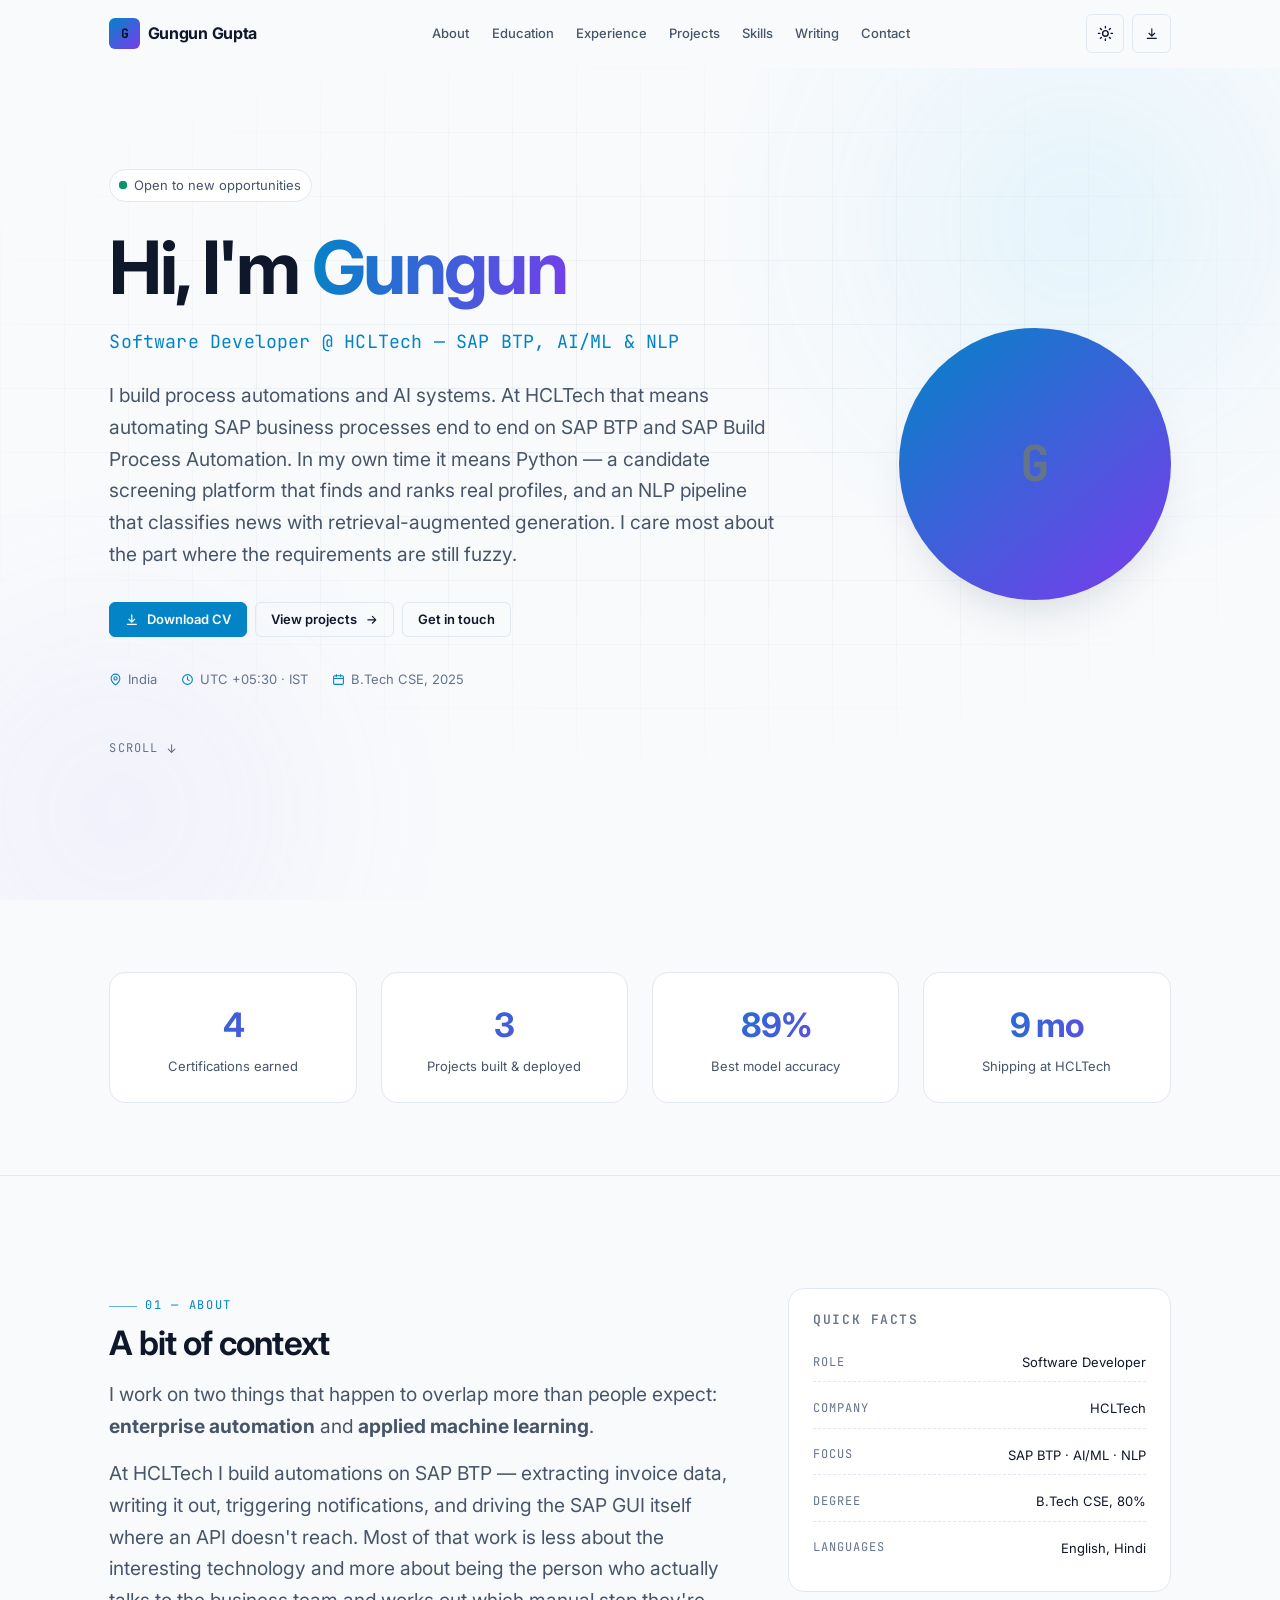
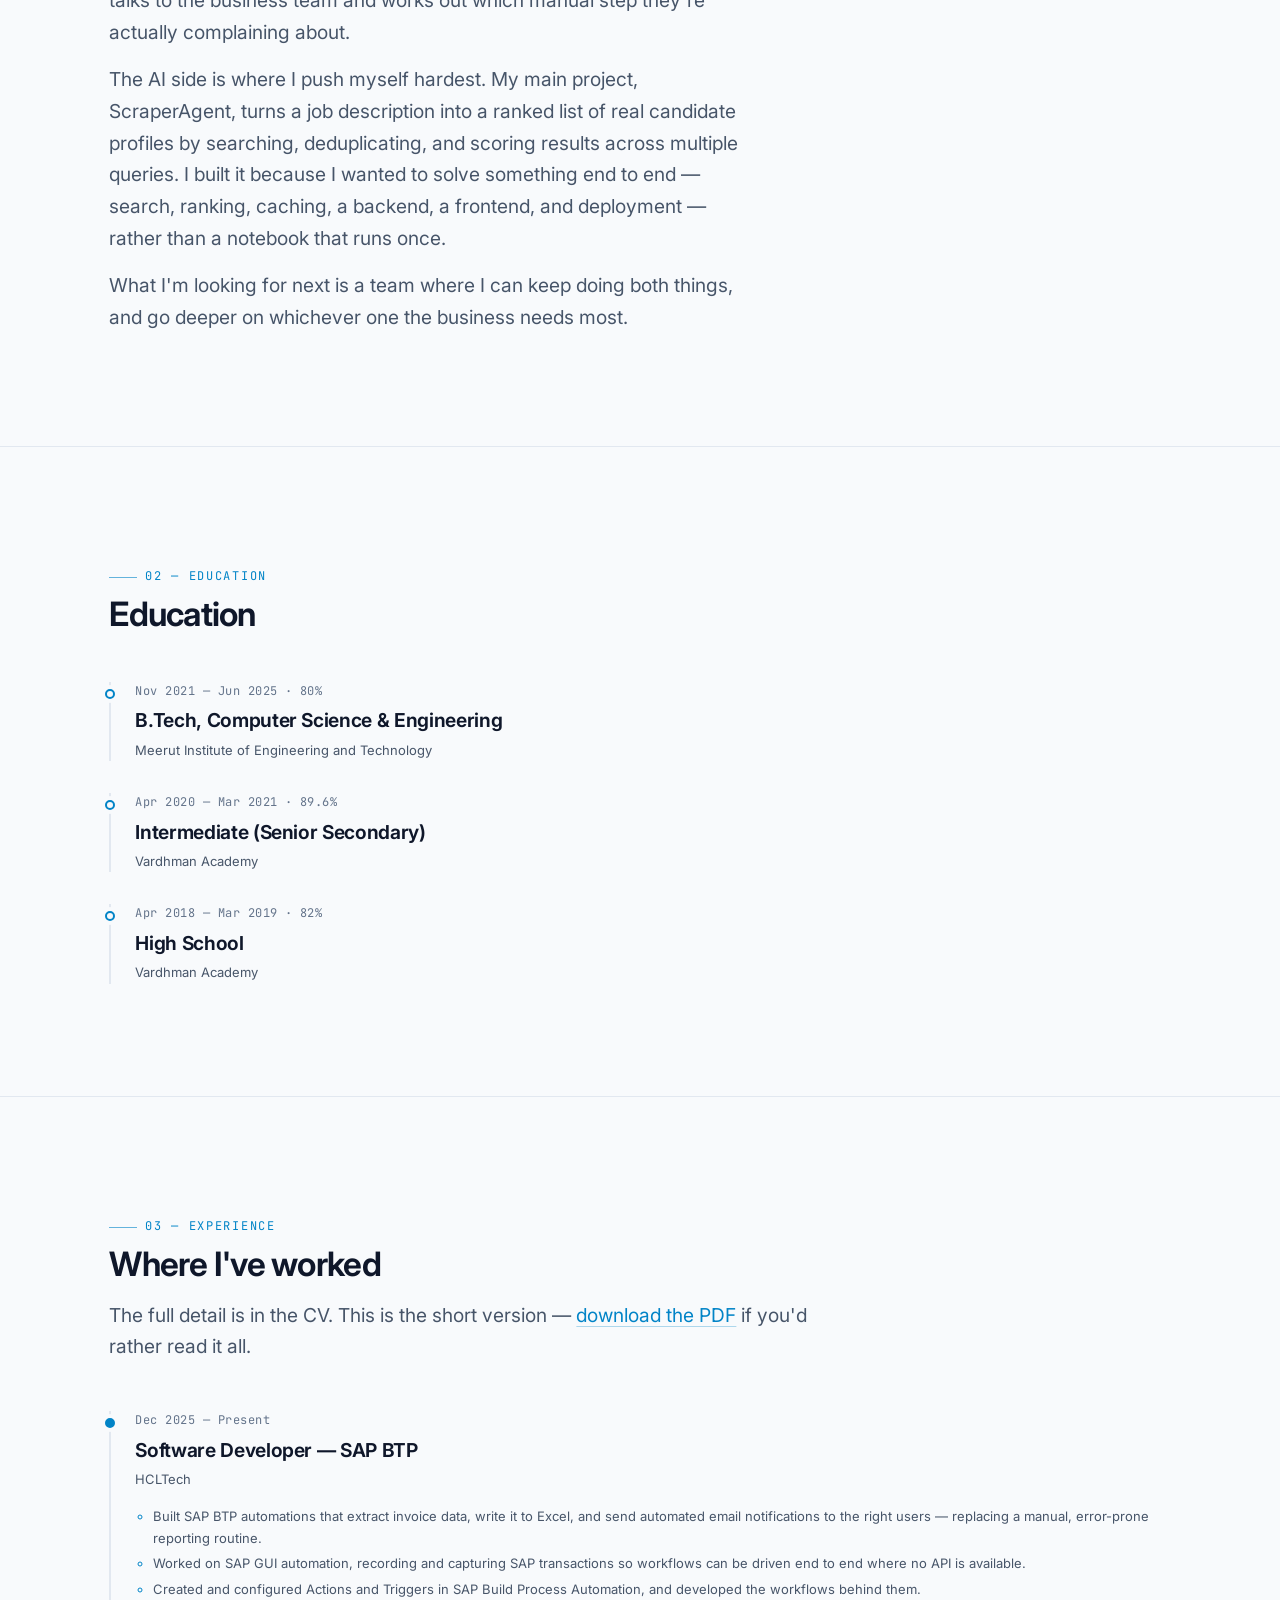
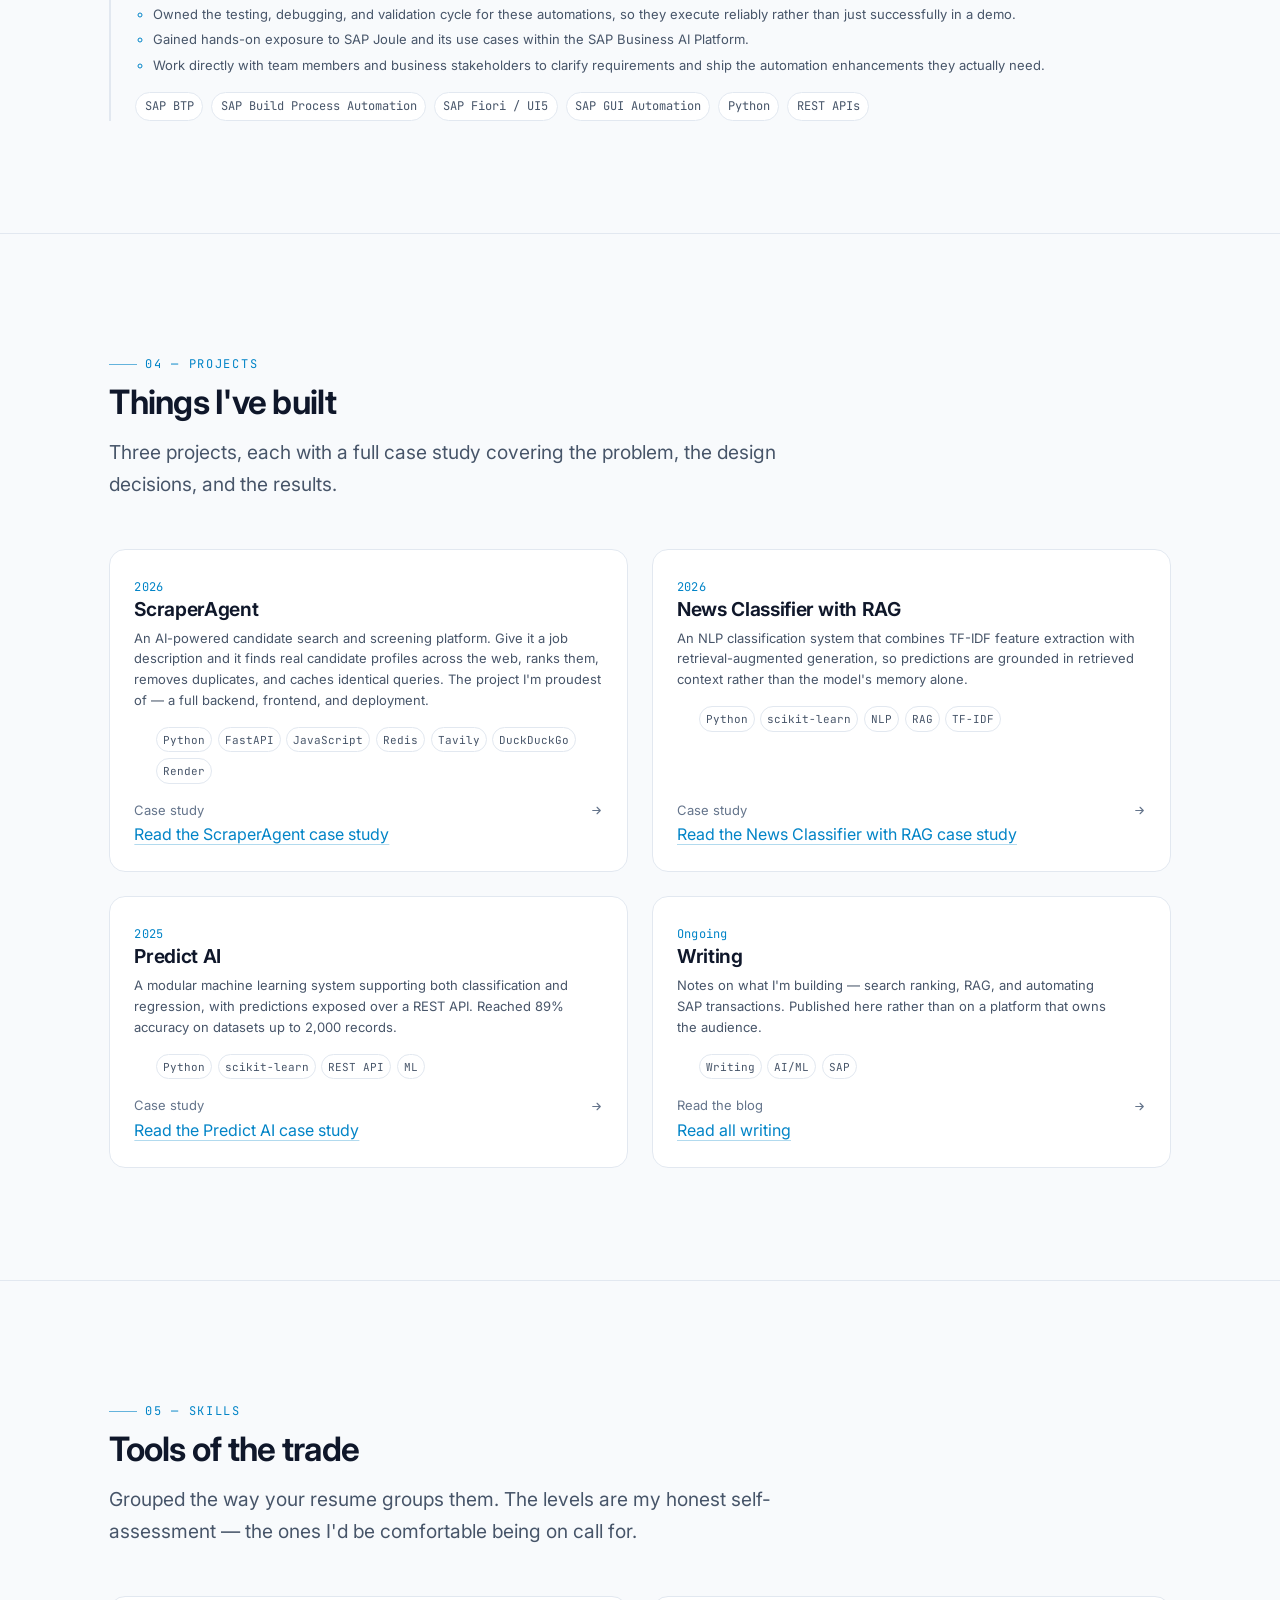
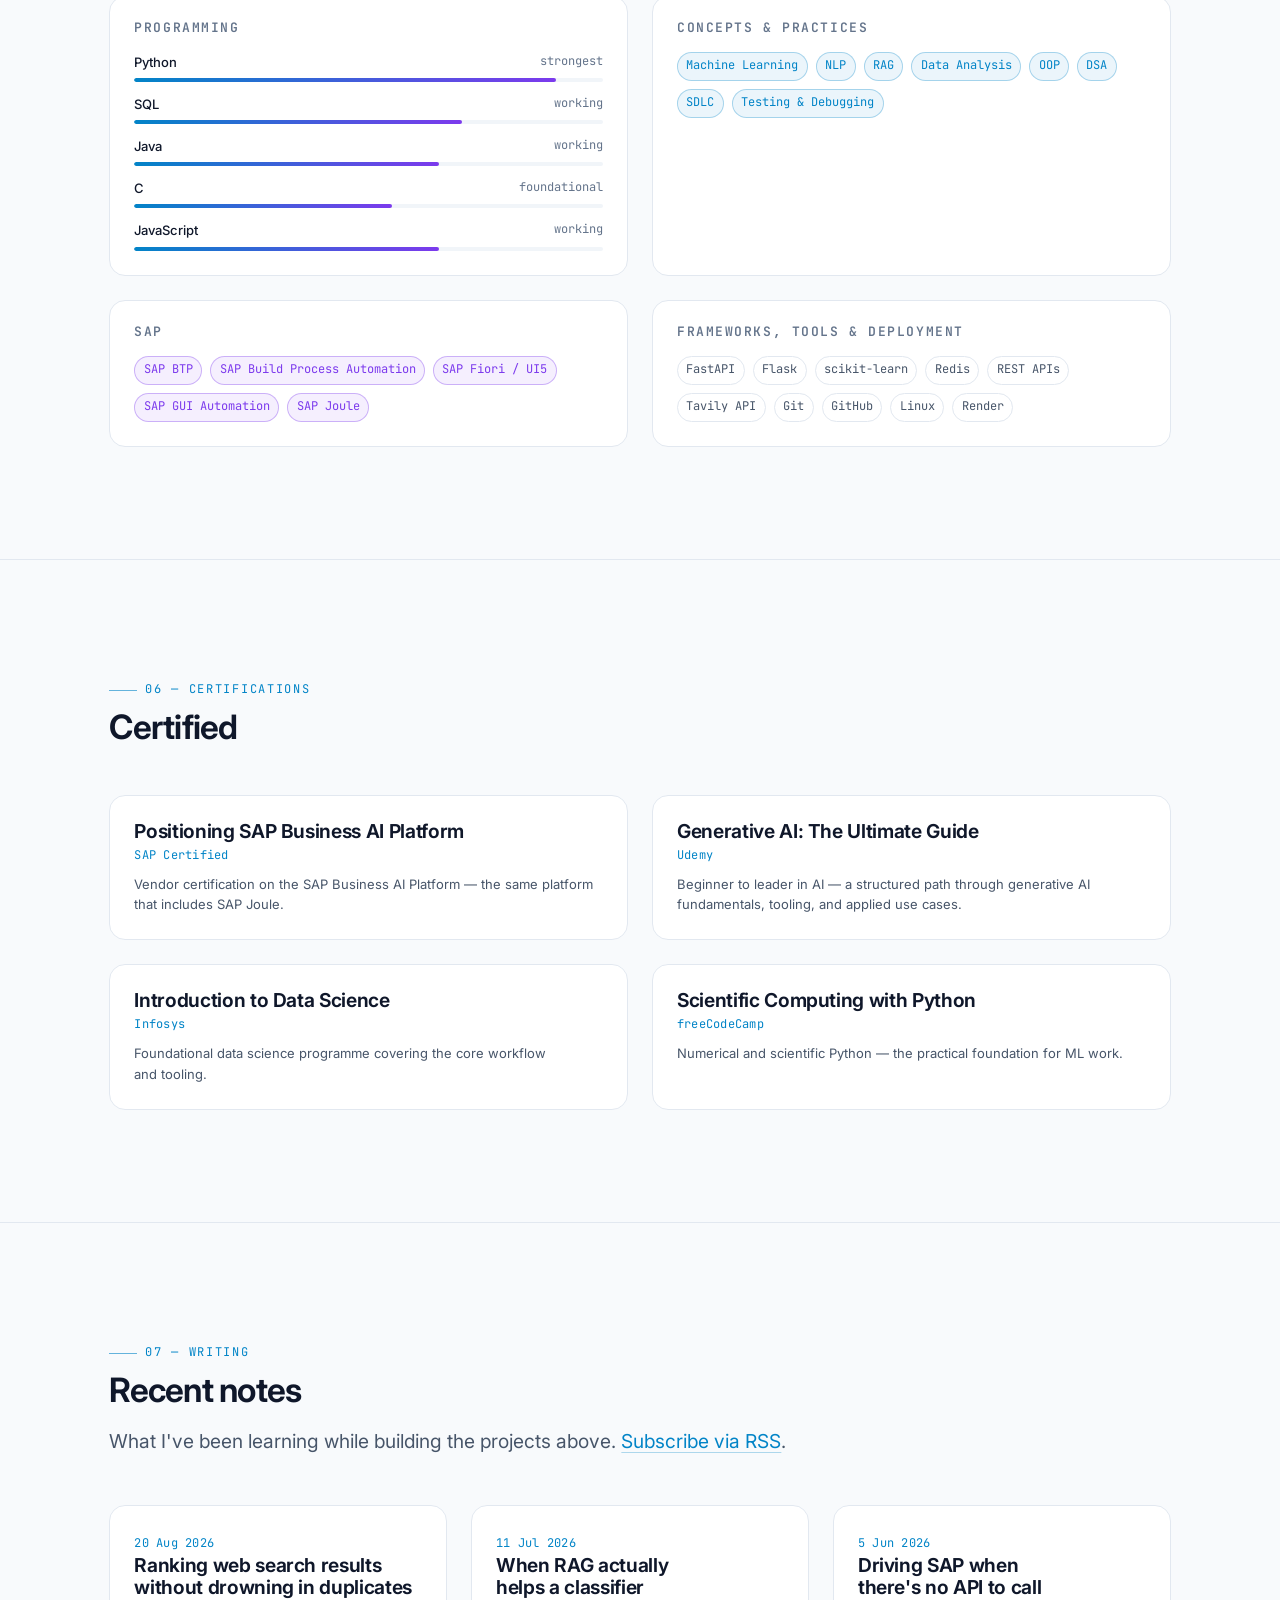
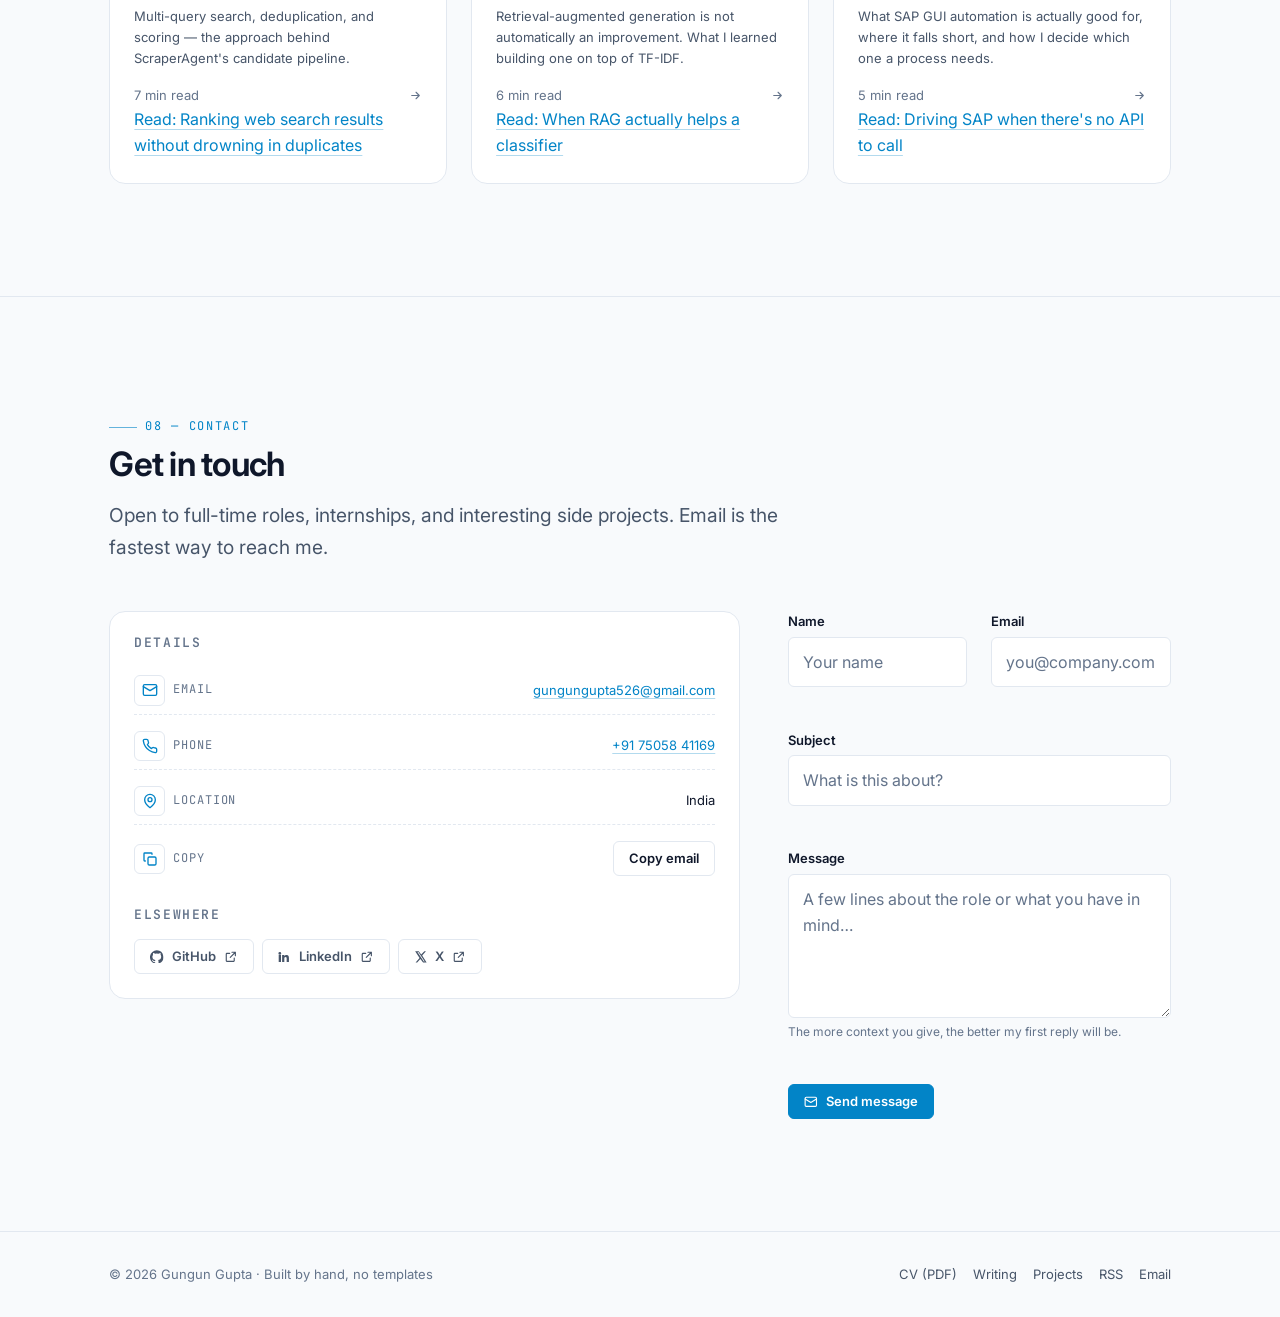
==== index.html @ fbd992b3 "my-profile updated" ====
<!DOCTYPE html>
<html lang="en" data-theme="dark">
<head>
<meta charset="utf-8">
<meta name="viewport" content="width=device-width, initial-scale=1">

<!-- ============================================================
     SITE IDENTITY  ◄◄◄  1. EDIT THESE, then the same values in
     blog/index.html, projects/index.html, 404.html,
     sitemap.xml, feed.xml and robots.txt
     ============================================================ -->
<title>Gungun Gupta — Software Developer | SAP BTP, AI/ML &amp; NLP</title>
<meta name="description" content="Gungun Gupta is a software developer at HCLTech working on SAP BTP, SAP Build Process Automation, and AI/ML systems in Python. Projects, experience, and certifications.">
<meta name="author" content="Gungun Gupta">
<link rel="canonical" href="https://YOURUSERNAME.github.io/">

<!-- Open Graph / social preview -->
<meta property="og:type" content="website">
<meta property="og:title" content="Gungun Gupta — Software Developer | SAP BTP, AI/ML &amp; NLP">
<meta property="og:description" content="SAP BTP automation, SAP Build Process Automation, and AI/ML systems in Python. Projects, experience, and certifications.">
<meta property="og:url" content="https://YOURUSERNAME.github.io/">
<meta property="og:image" content="https://YOURUSERNAME.github.io/assets/img/og-image.svg">
<meta property="og:site_name" content="Gungun Gupta">
<meta name="twitter:card" content="summary_large_image">
<meta name="twitter:title" content="Gungun Gupta — Software Developer">
<meta name="twitter:description" content="SAP BTP automation and AI/ML systems in Python.">
<meta name="twitter:image" content="https://YOURUSERNAME.github.io/assets/img/og-image.svg">

<meta name="theme-color" content="#070a10">
<meta name="color-scheme" content="dark light">
<link rel="icon" href="assets/img/favicon.svg" type="image/svg+xml">
<link rel="apple-touch-icon" href="assets/img/apple-touch-icon.png">
<link rel="manifest" href="manifest.webmanifest">
<link rel="alternate" type="application/rss+xml" title="Gungun Gupta — Writing" href="feed.xml">

<!-- Fonts: preconnect, then load -->
<link rel="preconnect" href="https://fonts.googleapis.com">
<link rel="preconnect" href="https://fonts.gstatic.com" crossorigin>
<link rel="stylesheet" href="https://fonts.googleapis.com/css2?family=Inter:wght@400;500;600;700&family=JetBrains+Mono:wght@400;500;600&display=swap">

<link rel="stylesheet" href="assets/css/style.css">

<!-- Apply the saved theme before first paint so there is no flash of dark
     background on a light-theme reload. -->
<script>
  (function () {
    try {
      var saved = localStorage.getItem("theme");
      var system = window.matchMedia("(prefers-color-scheme: light)").matches ? "light" : "dark";
      document.documentElement.setAttribute("data-theme", saved || system);
    } catch (e) {}
  })();
</script>
</head>

<body>

<!-- Icon sprite. Reference one with an SVG element whose href points at a
     symbol id, e.g. href="#icon-mail". The full sprite only lives on this
     page; subpages inline the two or three icons they need. -->
<svg width="0" height="0" style="position:absolute" aria-hidden="true" focusable="false">
  <defs>
    <symbol id="icon-sun" viewBox="0 0 24 24" fill="none" stroke="currentColor" stroke-width="2" stroke-linecap="round">
      <circle cx="12" cy="12" r="4"/><path d="M12 2v2M12 20v2M4.9 4.9l1.4 1.4M17.7 17.7l1.4 1.4M2 12h2M20 12h2M4.9 19.1l1.4-1.4M17.7 6.3l1.4-1.4"/>
    </symbol>
    <symbol id="icon-moon" viewBox="0 0 24 24" fill="none" stroke="currentColor" stroke-width="2" stroke-linecap="round" stroke-linejoin="round">
      <path d="M21 12.8A9 9 0 1 1 11.2 3a7 7 0 0 0 9.8 9.8z"/>
    </symbol>
    <symbol id="icon-arrow-right" viewBox="0 0 24 24" fill="none" stroke="currentColor" stroke-width="2" stroke-linecap="round" stroke-linejoin="round"><path d="M5 12h14M13 6l6 6-6 6"/></symbol>
    <symbol id="icon-arrow-down" viewBox="0 0 24 24" fill="none" stroke="currentColor" stroke-width="2" stroke-linecap="round" stroke-linejoin="round"><path d="M12 5v14M6 13l6 6 6-6"/></symbol>
    <symbol id="icon-arrow-up-left" viewBox="0 0 24 24" fill="none" stroke="currentColor" stroke-width="2" stroke-linecap="round" stroke-linejoin="round"><path d="M17 17 7 7M7 7h10M7 7v10"/></symbol>
    <symbol id="icon-location" viewBox="0 0 24 24" fill="none" stroke="currentColor" stroke-width="2" stroke-linecap="round" stroke-linejoin="round"><path d="M20 10c0 6-8 12-8 12s-8-6-8-12a8 8 0 0 1 16 0z"/><circle cx="12" cy="10" r="3"/></symbol>
    <symbol id="icon-mail" viewBox="0 0 24 24" fill="none" stroke="currentColor" stroke-width="2" stroke-linecap="round" stroke-linejoin="round"><rect x="2" y="4" width="20" height="16" rx="2"/><path d="m2 7 10 6 10-6"/></symbol>
    <symbol id="icon-phone" viewBox="0 0 24 24" fill="none" stroke="currentColor" stroke-width="2" stroke-linecap="round" stroke-linejoin="round"><path d="M22 16.9v3a2 2 0 0 1-2.2 2 19.8 19.8 0 0 1-8.6-3.1 19.5 19.5 0 0 1-6-6A19.8 19.8 0 0 1 2 4.2 2 2 0 0 1 4 2h3a2 2 0 0 1 2 1.7c.1 1 .4 1.9.7 2.8a2 2 0 0 1-.5 2.1L8.1 9.9a16 16 0 0 0 6 6l1.3-1.1a2 2 0 0 1 2.1-.5c.9.3 1.8.6 2.8.7a2 2 0 0 1 1.7 2z"/></symbol>
    <symbol id="icon-github" viewBox="0 0 24 24" fill="currentColor"><path d="M12 .5a12 12 0 0 0-3.8 23.4c.6.1.8-.3.8-.6v-2c-3.3.7-4-1.6-4-1.6-.6-1.4-1.4-1.8-1.4-1.8-1-.7.1-.7.1-.7 1.2.1 1.8 1.2 1.8 1.2 1 1.8 2.8 1.3 3.5 1 .1-.8.4-1.3.7-1.6-2.7-.3-5.5-1.3-5.5-5.9 0-1.3.5-2.4 1.2-3.2-.1-.3-.5-1.5.1-3.2 0 0 1-.3 3.3 1.2a11.5 11.5 0 0 1 6 0C17.4 5 18.4 5.3 18.4 5.3c.6 1.7.2 2.9.1 3.2.8.8 1.2 1.9 1.2 3.2 0 4.6-2.8 5.6-5.5 5.9.4.4.8 1.1.8 2.2v3.3c0 .3.2.7.8.6A12 12 0 0 0 12 .5z"/></symbol>
    <symbol id="icon-linkedin" viewBox="0 0 24 24" fill="currentColor"><path d="M4.98 3.5a2.5 2.5 0 1 0 0 5 2.5 2.5 0 0 0 0-5zM3 9h4v12H3zM9 9h3.8v1.7h.1a4.2 4.2 0 0 1 3.8-2.1c4 0 4.3 2.5 4.3 5.9V21h-4v-5.6c0-1.3 0-3-1.9-3s-2.2 1.4-2.2 2.9V21H9z"/></symbol>
    <symbol id="icon-x" viewBox="0 0 24 24" fill="currentColor"><path d="M18.2 2H21l-6.6 7.6L22.2 22h-6.2l-4.8-6.3L5.6 22H2.8l7-8.1L2 2h6.3l4.4 5.8zm-1 18.2h1.6L7.7 3.7H6z"/></symbol>
    <symbol id="icon-download" viewBox="0 0 24 24" fill="none" stroke="currentColor" stroke-width="2" stroke-linecap="round" stroke-linejoin="round"><path d="M12 3v12M7 11l5 5 5-5M4 20h16"/></symbol>
    <symbol id="icon-external" viewBox="0 0 24 24" fill="none" stroke="currentColor" stroke-width="2" stroke-linecap="round" stroke-linejoin="round"><path d="M14 4h6v6M20 4l-9 9M18 14v5a1 1 0 0 1-1 1H5a1 1 0 0 1-1-1V7a1 1 0 0 1 1-1h5"/></symbol>
    <symbol id="icon-copy" viewBox="0 0 24 24" fill="none" stroke="currentColor" stroke-width="2" stroke-linecap="round" stroke-linejoin="round"><rect x="9" y="9" width="12" height="12" rx="2"/><path d="M5 15H4a1 1 0 0 1-1-1V4a1 1 0 0 1 1-1h10a1 1 0 0 1 1 1v1"/></symbol>
    <symbol id="icon-calendar" viewBox="0 0 24 24" fill="none" stroke="currentColor" stroke-width="2" stroke-linecap="round" stroke-linejoin="round"><rect x="3" y="5" width="18" height="16" rx="2"/><path d="M3 10h18M8 3v4M16 3v4"/></symbol>
    <symbol id="icon-clock" viewBox="0 0 24 24" fill="none" stroke="currentColor" stroke-width="2" stroke-linecap="round" stroke-linejoin="round"><circle cx="12" cy="12" r="9"/><path d="M12 7v5l3 2"/></symbol>
    <symbol id="icon-check" viewBox="0 0 24 24" fill="none" stroke="currentColor" stroke-width="2.5" stroke-linecap="round" stroke-linejoin="round"><path d="M20 6 9 17l-5-5"/></symbol>
  </defs>
</svg>

<a class="skip-link" href="#main">Skip to content</a>

<!-- ===================== HEADER ===================== -->
<header class="header" data-header>
  <div class="container header__inner">

    <a class="brand" href="index.html">
      <span class="brand__mark" aria-hidden="true">G</span>
      <span>Gungun Gupta</span>
    </a>

    <nav class="nav" data-nav aria-label="Primary">
      <a class="nav__link" href="#about">About</a>
      <a class="nav__link" href="#education">Education</a>
      <a class="nav__link" href="#experience">Experience</a>
      <a class="nav__link" href="#projects">Projects</a>
      <a class="nav__link" href="#skills">Skills</a>
      <a class="nav__link" href="blog/">Writing</a>
      <a class="nav__link" href="#contact">Contact</a>
    </nav>

    <div class="header__actions">
      <button class="btn btn--ghost btn--icon theme-toggle" type="button"
              data-theme-toggle aria-label="Switch to light theme" aria-pressed="false">
        <svg class="theme-toggle__moon" aria-hidden="true"><use href="#icon-moon"/></svg>
        <svg class="theme-toggle__sun" aria-hidden="true"><use href="#icon-sun"/></svg>
      </button>

      <a class="btn btn--ghost btn--icon" href="cv/gungun-cv.pdf" download
         aria-label="Download CV as PDF" title="Download CV (PDF)">
        <svg class="btn__icon" aria-hidden="true"><use href="#icon-download"/></svg>
      </a>

      <button class="nav-toggle" type="button" data-nav-toggle
              aria-expanded="false" aria-label="Open menu">
        <span class="nav-toggle__bars" aria-hidden="true"></span>
      </button>
    </div>

  </div>
</header>

<main id="main">

  <!-- ===================== HERO ===================== -->
  <section class="hero">
    <div class="hero__glow hero__glow--1" aria-hidden="true"></div>
    <div class="hero__glow hero__glow--2" aria-hidden="true"></div>
    <div class="hero__grid" aria-hidden="true"></div>

    <div class="container hero__inner hero__inner--portrait">

      <div>
        <p class="hero__status">
          <span class="hero__status-dot" aria-hidden="true"></span>
          Open to new opportunities
        </p>

        <h1 class="hero__title">Hi, I'm <em>Gungun</em></h1>

        <p class="hero__role">
          Software Developer @ HCLTech — SAP BTP, AI/ML &amp; NLP
        </p>

        <!-- Written from the SUMMARY section of your resume. Reword freely —
             this is the one paragraph every visitor and every recruiter reads. -->
        <p class="hero__summary">
          I build process automations and AI systems. At HCLTech that means
          automating SAP business processes end to end on SAP BTP and SAP Build
          Process Automation. In my own time it means Python — a candidate
          screening platform that finds and ranks real profiles, and an NLP
          pipeline that classifies news with retrieval-augmented generation.
          I care most about the part where the requirements are still fuzzy.
        </p>

        <div class="hero__actions btn-row">
          <a class="btn btn--primary" href="cv/gungun-cv.pdf" download>
            <svg class="btn__icon" aria-hidden="true"><use href="#icon-download"/></svg>
            Download CV
          </a>
          <a class="btn btn--ghost" href="#projects">
            View projects
            <svg class="btn__icon" aria-hidden="true"><use href="#icon-arrow-right"/></svg>
          </a>
          <a class="btn btn--ghost" href="#contact">Get in touch</a>
        </div>

        <!-- EDIT: add your city. Time zone is inferred from the phone number
             in your resume — change it if you list a different location. -->
        <div class="hero__meta">
          <span class="hero__meta-item">
            <svg aria-hidden="true"><use href="#icon-location"/></svg>
            <!-- TODO: your city -->
            India
          </span>
          <span class="hero__meta-item">
            <svg aria-hidden="true"><use href="#icon-clock"/></svg>
            UTC +05:30 · IST
          </span>
          <span class="hero__meta-item">
            <svg aria-hidden="true"><use href="#icon-calendar"/></svg>
            B.Tech CSE, 2025
          </span>
        </div>

        <a class="hero__scroll" href="#about">
          Scroll
          <svg aria-hidden="true"><use href="#icon-arrow-down"/></svg>
        </a>
      </div>

      <!-- Add your photo as assets/img/portrait.jpg (square crop, ~800px)
           and replace this placeholder div with:
           <img src="assets/img/portrait.jpg" width="800" height="800"
                alt="Gungun Gupta" decoding="async"> -->
      <div class="hero__portrait hero__portrait--placeholder" aria-hidden="true">
        G
      </div>

    </div>
  </section>

  <!-- ===================== STATS =====================
       Every number here is taken from your resume. Do not inflate them —
       recruiters ask how you measured, and these are easy to check. -->
  <section class="section section--tight" aria-label="At a glance">
    <div class="container">
      <ul class="stats reveal">
        <li class="stats__item">
          <div class="stats__value"><span data-count-to="4" data-count-suffix="">4</span></div>
          <div class="stats__label">Certifications earned</div>
        </li>
        <li class="stats__item">
          <div class="stats__value"><span data-count-to="3" data-count-suffix="">3</span></div>
          <div class="stats__label">Projects built &amp; deployed</div>
        </li>
        <li class="stats__item">
          <div class="stats__value"><span data-count-to="89" data-count-suffix="%">89%</span></div>
          <div class="stats__label">Best model accuracy</div>
        </li>
        <li class="stats__item">
          <div class="stats__value"><span data-count-to="9" data-count-suffix=" mo">9 mo</span></div>
          <div class="stats__label">Shipping at HCLTech</div>
        </li>
      </ul>
    </div>
  </section>

  <!-- ===================== ABOUT ===================== -->
  <section class="section" id="about">
    <div class="container">
      <div class="split">
        <div class="reveal">
          <p class="section__eyebrow">01 — About</p>
          <h2>A bit of context</h2>

          <div class="section__lede">
            <p>
              I work on two things that happen to overlap more than people
              expect: <strong>enterprise automation</strong> and
              <strong>applied machine learning</strong>.
            </p>
            <p style="margin-top:var(--space-sm)">
              At HCLTech I build automations on SAP BTP — extracting invoice data,
              writing it out, triggering notifications, and driving the SAP GUI
              itself where an API doesn't reach. Most of that work is less about
              the interesting technology and more about being the person who
              actually talks to the business team and works out which manual step
              they're actually complaining about.
            </p>
            <p style="margin-top:var(--space-sm)">
              The AI side is where I push myself hardest. My main project,
              ScraperAgent, turns a job description into a ranked list of real
              candidate profiles by searching, deduplicating, and scoring results
              across multiple queries. I built it because I wanted to solve
              something end to end — search, ranking, caching, a backend, a
              frontend, and deployment — rather than a notebook that runs once.
            </p>
            <p style="margin-top:var(--space-sm)">
              What I'm looking for next is a team where I can keep doing both
              things, and go deeper on whichever one the business needs most.
            </p>
          </div>
        </div>

        <aside class="panel split--sticky reveal" aria-label="Quick facts">
          <h3 class="panel__title">Quick facts</h3>
          <ul class="contact-list">
            <li class="contact-list__item">
              <span class="contact-list__label">Role</span>
              <span class="contact-list__value">Software Developer</span>
            </li>
            <li class="contact-list__item">
              <span class="contact-list__label">Company</span>
              <span class="contact-list__value">HCLTech</span>
            </li>
            <li class="contact-list__item">
              <span class="contact-list__label">Focus</span>
              <span class="contact-list__value">SAP BTP · AI/ML · NLP</span>
            </li>
            <li class="contact-list__item">
              <span class="contact-list__label">Degree</span>
              <span class="contact-list__value">B.Tech CSE, 80%</span>
            </li>
            <li class="contact-list__item">
              <span class="contact-list__label">Languages</span>
              <span class="contact-list__value">English, Hindi</span>
            </li>
          </ul>
        </aside>
      </div>
    </div>
  </section>

  <!-- ===================== EDUCATION =====================
       Placed above Experience because for an early-career developer this is
       the first thing a recruiter filters on. -->
  <section class="section" id="education">
    <div class="container">
      <div class="section__head reveal">
        <p class="section__eyebrow">02 — Education</p>
        <h2>Education</h2>
      </div>

      <ol class="timeline">
        <li class="timeline__item reveal">
          <span class="timeline__period">Nov 2021 — Jun 2025 · 80%</span>
          <h3 class="timeline__role">B.Tech, Computer Science &amp; Engineering</h3>
          <p class="timeline__org">Meerut Institute of Engineering and Technology</p>
        </li>

        <li class="timeline__item reveal">
          <span class="timeline__period">Apr 2020 — Mar 2021 · 89.6%</span>
          <h3 class="timeline__role">Intermediate (Senior Secondary)</h3>
          <p class="timeline__org">Vardhman Academy</p>
        </li>

        <li class="timeline__item reveal">
          <span class="timeline__period">Apr 2018 — Mar 2019 · 82%</span>
          <h3 class="timeline__role">High School</h3>
          <p class="timeline__org">Vardhman Academy</p>
        </li>
      </ol>
    </div>
  </section>

  <!-- ===================== EXPERIENCE ===================== -->
  <section class="section" id="experience">
    <div class="container">
      <div class="section__head reveal">
        <p class="section__eyebrow">03 — Experience</p>
        <h2>Where I've worked</h2>
        <p class="section__lede">
          The full detail is in the CV. This is the short version —
          <a href="cv/gungun-cv.pdf" download>download the PDF</a> if you'd
          rather read it all.
        </p>
      </div>

      <ol class="timeline">
        <li class="timeline__item timeline__item--current reveal">
          <span class="timeline__period">Dec 2025 — Present</span>
          <h3 class="timeline__role">Software Developer — SAP BTP</h3>
          <p class="timeline__org">HCLTech</p>
          <div class="timeline__content">
            <ul>
              <li>
                Built SAP BTP automations that extract invoice data, write it to
                Excel, and send automated email notifications to the right users —
                replacing a manual, error-prone reporting routine.
              </li>
              <li>
                Worked on SAP GUI automation, recording and capturing SAP
                transactions so workflows can be driven end to end where no API
                is available.
              </li>
              <li>
                Created and configured Actions and Triggers in SAP Build Process
                Automation, and developed the workflows behind them.
              </li>
              <li>
                Owned the testing, debugging, and validation cycle for these
                automations, so they execute reliably rather than just
                successfully in a demo.
              </li>
              <li>
                Gained hands-on exposure to SAP Joule and its use cases within the
                SAP Business AI Platform.
              </li>
              <li>
                Work directly with team members and business stakeholders to
                clarify requirements and ship the automation enhancements they
                actually need.
              </li>
            </ul>
          </div>
          <ul class="pill-list" style="margin-top:var(--space-2xs)">
            <li class="pill">SAP BTP</li>
            <li class="pill">SAP Build Process Automation</li>
            <li class="pill">SAP Fiori / UI5</li>
            <li class="pill">SAP GUI Automation</li>
            <li class="pill">Python</li>
            <li class="pill">REST APIs</li>
          </ul>
        </li>
      </ol>
    </div>
  </section>

  <!-- ===================== PROJECTS ===================== -->
  <section class="section" id="projects">
    <div class="container">
      <div class="section__head reveal">
        <p class="section__eyebrow">04 — Projects</p>
        <h2>Things I've built</h2>
        <p class="section__lede">
          Three projects, each with a full case study covering the problem, the
          design decisions, and the results.
        </p>
      </div>

      <div class="grid grid--2">

        <article class="card card--link reveal">
          <p class="card__subtitle">2026</p>
          <h3 class="card__title">ScraperAgent</h3>
          <p class="card__body">
            An AI-powered candidate search and screening platform. Give it a job
            description and it finds real candidate profiles across the web,
            ranks them, removes duplicates, and caches identical queries. The
            project I'm proudest of — a full backend, frontend, and deployment.
          </p>
          <ul class="card__tags">
            <li class="pill">Python</li>
            <li class="pill">FastAPI</li>
            <li class="pill">JavaScript</li>
            <li class="pill">Redis</li>
            <li class="pill">Tavily</li>
            <li class="pill">DuckDuckGo</li>
            <li class="pill">Render</li>
          </ul>
          <p class="card__foot">
            <span>Case study</span>
            <svg class="card__arrow" aria-hidden="true"><use href="#icon-arrow-right"/></svg>
          </p>
          <a class="card__stretch" href="projects/scraperagent.html">Read the ScraperAgent case study</a>
        </article>

        <article class="card card--link reveal">
          <p class="card__subtitle">2026</p>
          <h3 class="card__title">News Classifier with RAG</h3>
          <p class="card__body">
            An NLP classification system that combines TF-IDF feature extraction
            with retrieval-augmented generation, so predictions are grounded in
            retrieved context rather than the model's memory alone.
          </p>
          <ul class="card__tags">
            <li class="pill">Python</li>
            <li class="pill">scikit-learn</li>
            <li class="pill">NLP</li>
            <li class="pill">RAG</li>
            <li class="pill">TF-IDF</li>
          </ul>
          <p class="card__foot">
            <span>Case study</span>
            <svg class="card__arrow" aria-hidden="true"><use href="#icon-arrow-right"/></svg>
          </p>
          <a class="card__stretch" href="projects/news-classifier-rag.html">Read the News Classifier with RAG case study</a>
        </article>

        <article class="card card--link reveal">
          <p class="card__subtitle">2025</p>
          <h3 class="card__title">Predict AI</h3>
          <p class="card__body">
            A modular machine learning system supporting both classification and
            regression, with predictions exposed over a REST API. Reached 89%
            accuracy on datasets up to 2,000 records.
          </p>
          <ul class="card__tags">
            <li class="pill">Python</li>
            <li class="pill">scikit-learn</li>
            <li class="pill">REST API</li>
            <li class="pill">ML</li>
          </ul>
          <p class="card__foot">
            <span>Case study</span>
            <svg class="card__arrow" aria-hidden="true"><use href="#icon-arrow-right"/></svg>
          </p>
          <a class="card__stretch" href="projects/predict-ai.html">Read the Predict AI case study</a>
        </article>

        <article class="card card--link reveal">
          <p class="card__subtitle">Ongoing</p>
          <h3 class="card__title">Writing</h3>
          <p class="card__body">
            Notes on what I'm building — search ranking, RAG, and automating SAP
            transactions. Published here rather than on a platform that owns the
            audience.
          </p>
          <ul class="card__tags">
            <li class="pill">Writing</li>
            <li class="pill">AI/ML</li>
            <li class="pill">SAP</li>
          </ul>
          <p class="card__foot">
            <span>Read the blog</span>
            <svg class="card__arrow" aria-hidden="true"><use href="#icon-arrow-right"/></svg>
          </p>
          <a class="card__stretch" href="blog/">Read all writing</a>
        </article>

      </div>
    </div>
  </section>

  <!-- ===================== SKILLS ===================== -->
  <section class="section" id="skills">
    <div class="container">
      <div class="section__head reveal">
        <p class="section__eyebrow">05 — Skills</p>
        <h2>Tools of the trade</h2>
        <p class="section__lede">
          Grouped the way your resume groups them. The levels are my honest
          self-assessment — the ones I'd be comfortable being on call for.
        </p>
      </div>

      <div class="grid grid--2">

        <div class="panel reveal">
          <h3 class="panel__title">Programming</h3>
          <ul class="skill-list">
            <li class="skill-list__item">
              <div class="skill-list__top">
                <span class="skill-list__name">Python</span>
                <span class="skill-list__level">strongest</span>
              </div>
              <div class="skill-list__track"><div class="skill-list__fill" style="width:90%"></div></div>
            </li>
            <li class="skill-list__item">
              <div class="skill-list__top">
                <span class="skill-list__name">SQL</span>
                <span class="skill-list__level">working</span>
              </div>
              <div class="skill-list__track"><div class="skill-list__fill" style="width:70%"></div></div>
            </li>
            <li class="skill-list__item">
              <div class="skill-list__top">
                <span class="skill-list__name">Java</span>
                <span class="skill-list__level">working</span>
              </div>
              <div class="skill-list__track"><div class="skill-list__fill" style="width:65%"></div></div>
            </li>
            <li class="skill-list__item">
              <div class="skill-list__top">
                <span class="skill-list__name">C</span>
                <span class="skill-list__level">foundational</span>
              </div>
              <div class="skill-list__track"><div class="skill-list__fill" style="width:55%"></div></div>
            </li>
            <li class="skill-list__item">
              <div class="skill-list__top">
                <span class="skill-list__name">JavaScript</span>
                <span class="skill-list__level">working</span>
              </div>
              <div class="skill-list__track"><div class="skill-list__fill" style="width:65%"></div></div>
            </li>
          </ul>
        </div>

        <div class="panel reveal">
          <h3 class="panel__title">Concepts &amp; Practices</h3>
          <ul class="pill-list">
            <li class="pill pill--accent">Machine Learning</li>
            <li class="pill pill--accent">NLP</li>
            <li class="pill pill--accent">RAG</li>
            <li class="pill pill--accent">Data Analysis</li>
            <li class="pill pill--accent">OOP</li>
            <li class="pill pill--accent">DSA</li>
            <li class="pill pill--accent">SDLC</li>
            <li class="pill pill--accent">Testing &amp; Debugging</li>
          </ul>
        </div>

        <div class="panel reveal">
          <h3 class="panel__title">SAP</h3>
          <ul class="pill-list">
            <li class="pill pill--accent-2">SAP BTP</li>
            <li class="pill pill--accent-2">SAP Build Process Automation</li>
            <li class="pill pill--accent-2">SAP Fiori / UI5</li>
            <li class="pill pill--accent-2">SAP GUI Automation</li>
            <li class="pill pill--accent-2">SAP Joule</li>
          </ul>
        </div>

        <div class="panel reveal">
          <h3 class="panel__title">Frameworks, Tools &amp; Deployment</h3>
          <ul class="pill-list">
            <li class="pill">FastAPI</li>
            <li class="pill">Flask</li>
            <li class="pill">scikit-learn</li>
            <li class="pill">Redis</li>
            <li class="pill">REST APIs</li>
            <li class="pill">Tavily API</li>
            <li class="pill">Git</li>
            <li class="pill">GitHub</li>
            <li class="pill">Linux</li>
            <li class="pill">Render</li>
          </ul>
        </div>

      </div>
    </div>
  </section>

  <!-- ===================== CERTIFICATIONS ===================== -->
  <section class="section" id="certifications">
    <div class="container">
      <div class="section__head reveal">
        <p class="section__eyebrow">06 — Certifications</p>
        <h2>Certified</h2>
      </div>

      <!-- EDIT: link each card to the certificate or course URL if you have
           one. Adds real credibility — a verified link beats a claim. -->
      <div class="grid grid--2">
        <article class="card reveal">
          <h3 class="card__title" style="font-size:var(--text-lg)">Positioning SAP Business AI Platform</h3>
          <p class="card__subtitle">SAP Certified</p>
          <p class="card__body">
            Vendor certification on the SAP Business AI Platform — the same
            platform that includes SAP Joule.
          </p>
        </article>

        <article class="card reveal">
          <h3 class="card__title" style="font-size:var(--text-lg)">Generative AI: The Ultimate Guide</h3>
          <p class="card__subtitle">Udemy</p>
          <p class="card__body">
            Beginner to leader in AI — a structured path through generative AI
            fundamentals, tooling, and applied use cases.
          </p>
        </article>

        <article class="card reveal">
          <h3 class="card__title" style="font-size:var(--text-lg)">Introduction to Data Science</h3>
          <p class="card__subtitle">Infosys</p>
          <p class="card__body">Foundational data science programme covering the core workflow and tooling.</p>
        </article>

        <article class="card reveal">
          <h3 class="card__title" style="font-size:var(--text-lg)">Scientific Computing with Python</h3>
          <p class="card__subtitle">freeCodeCamp</p>
          <p class="card__body">Numerical and scientific Python — the practical foundation for ML work.</p>
        </article>
      </div>
    </div>
  </section>

  <!-- ===================== WRITING ===================== -->
  <section class="section" id="writing">
    <div class="container">
      <div class="section__head reveal">
        <p class="section__eyebrow">07 — Writing</p>
        <h2>Recent notes</h2>
        <p class="section__lede">
          What I've been learning while building the projects above.
          <a href="feed.xml">Subscribe via RSS</a>.
        </p>
      </div>

      <!-- Keep these three in sync with blog/index.html, feed.xml, sitemap.xml -->
      <div class="grid grid--3">

        <article class="card card--link reveal">
          <p class="card__subtitle"><time datetime="2026-08-20">20 Aug 2026</time></p>
          <h3 class="card__title">Ranking web search results without drowning in duplicates</h3>
          <p class="card__body">
            Multi-query search, deduplication, and scoring — the approach behind
            ScraperAgent's candidate pipeline.
          </p>
          <p class="card__foot">
            <span>7 min read</span>
            <svg class="card__arrow" aria-hidden="true"><use href="#icon-arrow-right"/></svg>
          </p>
          <a class="card__stretch" href="blog/posts/ranking-web-search-results.html">Read: Ranking web search results without drowning in duplicates</a>
        </article>

        <article class="card card--link reveal">
          <p class="card__subtitle"><time datetime="2026-07-11">11 Jul 2026</time></p>
          <h3 class="card__title">When RAG actually helps a classifier</h3>
          <p class="card__body">
            Retrieval-augmented generation is not automatically an improvement.
            What I learned building one on top of TF-IDF.
          </p>
          <p class="card__foot">
            <span>6 min read</span>
            <svg class="card__arrow" aria-hidden="true"><use href="#icon-arrow-right"/></svg>
          </p>
          <a class="card__stretch" href="blog/posts/when-rag-helps-a-classifier.html">Read: When RAG actually helps a classifier</a>
        </article>

        <article class="card card--link reveal">
          <p class="card__subtitle"><time datetime="2026-06-05">5 Jun 2026</time></p>
          <h3 class="card__title">Driving SAP when there's no API to call</h3>
          <p class="card__body">
            What SAP GUI automation is actually good for, where it falls short,
            and how I decide which one a process needs.
          </p>
          <p class="card__foot">
            <span>5 min read</span>
            <svg class="card__arrow" aria-hidden="true"><use href="#icon-arrow-right"/></svg>
          </p>
          <a class="card__stretch" href="blog/posts/driving-sap-without-an-api.html">Read: Driving SAP when there's no API to call</a>
        </article>

      </div>
    </div>
  </section>

  <!-- ===================== CONTACT ===================== -->
  <section class="section" id="contact">
    <div class="container">
      <div class="section__head reveal">
        <p class="section__eyebrow">08 — Contact</p>
        <h2>Get in touch</h2>
        <p class="section__lede">
          Open to full-time roles, internships, and interesting side projects.
          Email is the fastest way to reach me.
        </p>
      </div>

      <div class="split">

        <div class="panel reveal">
          <h3 class="panel__title">Details</h3>
          <ul class="contact-list">
            <li class="contact-list__item">
              <span class="contact-list__icon"><svg aria-hidden="true"><use href="#icon-mail"/></svg></span>
              <span class="contact-list__label">Email</span>
              <a class="contact-list__value" href="mailto:gungungupta526@gmail.com">gungungupta526@gmail.com</a>
            </li>
            <li class="contact-list__item">
              <span class="contact-list__icon"><svg aria-hidden="true"><use href="#icon-phone"/></svg></span>
              <span class="contact-list__label">Phone</span>
              <a class="contact-list__value" href="tel:+917505841169">+91 75058 41169</a>
            </li>
            <li class="contact-list__item">
              <span class="contact-list__icon"><svg aria-hidden="true"><use href="#icon-location"/></svg></span>
              <span class="contact-list__label">Location</span>
              <!-- TODO: your city -->
              <span class="contact-list__value">India</span>
            </li>
            <li class="contact-list__item">
              <span class="contact-list__icon"><svg aria-hidden="true"><use href="#icon-copy"/></svg></span>
              <span class="contact-list__label">Copy</span>
              <button class="contact-list__value btn btn--ghost" type="button"
                      data-copy="gungungupta526@gmail.com" style="justify-self:end">
                <span data-copy-label>Copy email</span>
              </button>
            </li>
          </ul>

          <h3 class="panel__title" style="margin-top:var(--space-md)">Elsewhere</h3>
          <!--
            TODO: replace YOURUSERNAME below with your real GitHub username.
            Both are hyperlinked in your resume PDF but the URLs aren't
            recoverable from the text — these are guesses based on your name.
          -->
          <div class="social-row">
            <a class="btn btn--ghost" href="https://github.com/YOURUSERNAME" target="_blank" rel="noopener noreferrer">
              <svg class="btn__icon" aria-hidden="true"><use href="#icon-github"/></svg>
              GitHub
              <svg class="btn__icon" aria-hidden="true"><use href="#icon-external"/></svg>
              <span class="visually-hidden">(opens in a new tab)</span>
            </a>
            <a class="btn btn--ghost" href="https://linkedin.com/in/YOURUSERNAME" target="_blank" rel="noopener noreferrer">
              <svg class="btn__icon" aria-hidden="true"><use href="#icon-linkedin"/></svg>
              LinkedIn
              <svg class="btn__icon" aria-hidden="true"><use href="#icon-external"/></svg>
              <span class="visually-hidden">(opens in a new tab)</span>
            </a>
            <a class="btn btn--ghost" href="https://x.com/YOURUSERNAME" target="_blank" rel="noopener noreferrer">
              <svg class="btn__icon" aria-hidden="true"><use href="#icon-x"/></svg>
              X
              <svg class="btn__icon" aria-hidden="true"><use href="#icon-external"/></svg>
              <span class="visually-hidden">(opens in a new tab)</span>
            </a>
          </div>
        </div>

        <!--
          ►►►  FORM SETUP — pick one:
          1. Leave action="#" as-is: the form validates, then opens the
             visitor's email client with the message pre-filled. Works now,
             no accounts, no spam.
          2. Or paste a Formspree / Basin / Web3Forms endpoint into the
             action attribute and it will POST directly.
        -->
        <form class="form reveal" data-contact-form action="#"
              data-mailto="gungungupta526@gmail.com"
              data-subject="Portfolio enquiry"
              method="post" novalidate>

          <!-- Honeypot: invisible to people, tempting to bots -->
          <div class="hp-field" aria-hidden="true">
            <label for="company">Company (leave blank)</label>
            <input type="text" id="company" name="company" tabindex="-1" autocomplete="off">
          </div>

          <div class="form__row">
            <div class="field">
              <label class="field__label" for="name">Name</label>
              <input class="field__control" type="text" id="name" name="name"
                     autocomplete="name" placeholder="Your name" required>
              <p class="field__error" data-error-for="name" role="alert"></p>
            </div>
            <div class="field">
              <label class="field__label" for="email">Email</label>
              <input class="field__control" type="email" id="email" name="email"
                     autocomplete="email" placeholder="you@company.com" required>
              <p class="field__error" data-error-for="email" role="alert"></p>
            </div>
          </div>

          <div class="field">
            <label class="field__label" for="subject">Subject</label>
            <input class="field__control" type="text" id="subject" name="subject"
                   list="subject-options" placeholder="What is this about?">
            <datalist id="subject-options">
              <option value="Full-time opportunity"></option>
              <option value="Internship"></option>
              <option value="SAP BTP contract work"></option>
              <option value="Collaboration on a project"></option>
              <option value="Just saying hello"></option>
            </datalist>
            <p class="field__error" data-error-for="subject" role="alert"></p>
          </div>

          <div class="field">
            <label class="field__label" for="message">Message</label>
            <textarea class="field__control" id="message" name="message"
                      placeholder="A few lines about the role or what you have in mind…"
                      required minlength="10"></textarea>
            <p class="field__hint">The more context you give, the better my first reply will be.</p>
            <p class="field__error" data-error-for="message" role="alert"></p>
          </div>

          <div class="btn-row">
            <button class="btn btn--primary" type="submit">
              <svg class="btn__icon" aria-hidden="true"><use href="#icon-mail"/></svg>
              Send message
            </button>
          </div>

          <p class="form__status" data-form-status role="status" aria-live="polite"></p>
        </form>

      </div>
    </div>
  </section>

</main>

<!-- ===================== FOOTER ===================== -->
<footer class="footer">
  <div class="container footer__inner">
    <p>
      © <span data-year>2026</span> Gungun Gupta · Built by hand, no templates
    </p>
    <ul class="footer__links">
      <li><a href="cv/gungun-cv.pdf" download>CV (PDF)</a></li>
      <li><a href="blog/">Writing</a></li>
      <li><a href="projects/">Projects</a></li>
      <li><a href="feed.xml">RSS</a></li>
      <li><a href="mailto:gungungupta526@gmail.com">Email</a></li>
    </ul>
  </div>
</footer>

<script src="assets/js/main.js" defer></script>
</body>
</html>
---- assets/css/style.css ----
/* ==========================================================================
   Gungun — Portfolio design system
   Dark-first, with a light theme override. Single stylesheet, no build step.
   ========================================================================== */

/* --------------------------------------------------------------------------
   1. Design tokens
   -------------------------------------------------------------------------- */

:root {
  /* Type */
  --font-sans: "Inter", ui-sans-serif, system-ui, -apple-system, "Segoe UI",
    Roboto, "Helvetica Neue", Arial, sans-serif;
  --font-mono: "JetBrains Mono", ui-monospace, SFMono-Regular, "SF Mono",
    Menlo, Consolas, "Liberation Mono", monospace;

  /* Fluid type scale (clamp: min, preferred, max) */
  --text-xs: 0.75rem;
  --text-sm: 0.8125rem;
  --text-base: 1rem;
  --text-lg: clamp(1.05rem, 0.99rem + 0.28vw, 1.2rem);
  --text-xl: clamp(1.25rem, 1.14rem + 0.5vw, 1.5rem);
  --text-2xl: clamp(1.5rem, 1.28rem + 1.05vw, 2.1rem);
  --text-3xl: clamp(1.9rem, 1.45rem + 2.2vw, 3.1rem);
  --text-4xl: clamp(2.4rem, 1.6rem + 3.8vw, 4.6rem);

  /* Spacing scale */
  --space-3xs: 0.25rem;
  --space-2xs: 0.5rem;
  --space-xs: 0.75rem;
  --space-sm: 1rem;
  --space-md: 1.5rem;
  --space-lg: 2rem;
  --space-xl: 3rem;
  --space-2xl: 4.5rem;
  --space-3xl: 7rem;

  /* Radii */
  --radius-sm: 6px;
  --radius-md: 10px;
  --radius-lg: 16px;
  --radius-xl: 24px;
  --radius-full: 999px;

  /* Layout */
  --content-width: 72ch;
  --wide-width: 1140px;
  --gutter: clamp(1.15rem, 0.7rem + 2.2vw, 2.5rem);
  --header-height: 4.25rem;

  /* Motion */
  --ease-out: cubic-bezier(0.22, 1, 0.36, 1);
  --ease-in-out: cubic-bezier(0.65, 0, 0.35, 1);
  --duration-fast: 140ms;
  --duration-med: 260ms;
  --duration-slow: 520ms;

  /* ---- Dark theme (default) ---- */
  --bg: #070a10;
  --bg-elevated: #0d121b;
  --surface: #111823;
  --surface-hover: #161f2d;
  --border: #1e2836;
  --border-strong: #2b374a;

  --text: #e8eef6;
  --text-muted: #94a3b8;
  --text-subtle: #64748b;

  --accent: #38bdf8;
  --accent-soft: rgba(56, 189, 248, 0.12);
  --accent-line: rgba(56, 189, 248, 0.35);
  --accent-2: #a78bfa;
  --accent-2-soft: rgba(167, 139, 250, 0.12);
  --accent-3: #34d399;

  --glow: 0 0 0 1px var(--accent-line), 0 0 24px -6px rgba(56, 189, 248, 0.45);
  --shadow-sm: 0 1px 2px rgba(0, 0, 0, 0.4);
  --shadow-md: 0 8px 24px -12px rgba(0, 0, 0, 0.7);
  --shadow-lg: 0 24px 60px -30px rgba(0, 0, 0, 0.85);

  --grid-line: rgba(148, 163, 184, 0.06);
  color-scheme: dark;
}

/* ---- Light theme ---- */
[data-theme="light"] {
  --bg: #f8fafc;
  --bg-elevated: #ffffff;
  --surface: #ffffff;
  --surface-hover: #f1f5f9;
  --border: #e2e8f0;
  --border-strong: #cbd5e1;

  --text: #0f172a;
  --text-muted: #475569;
  --text-subtle: #64748b;

  --accent: #0284c7;
  --accent-soft: rgba(2, 132, 199, 0.08);
  --accent-line: rgba(2, 132, 199, 0.3);
  --accent-2: #7c3aed;
  --accent-2-soft: rgba(124, 58, 237, 0.08);
  --accent-3: #059669;

  --glow: 0 0 0 1px var(--accent-line), 0 0 20px -8px rgba(2, 132, 199, 0.4);
  --shadow-sm: 0 1px 2px rgba(15, 23, 42, 0.06);
  --shadow-md: 0 8px 24px -14px rgba(15, 23, 42, 0.18);
  --shadow-lg: 0 24px 60px -34px rgba(15, 23, 42, 0.28);

  --grid-line: rgba(15, 23, 42, 0.05);
  color-scheme: light;
}

/* --------------------------------------------------------------------------
   2. Reset & base
   -------------------------------------------------------------------------- */

*,
*::before,
*::after {
  box-sizing: border-box;
}

* {
  margin: 0;
}

html {
  -webkit-text-size-adjust: 100%;
  scroll-behavior: smooth;
  scroll-padding-top: calc(var(--header-height) + 1.5rem);
}

body {
  min-height: 100vh;
  background-color: var(--bg);
  color: var(--text);
  font-family: var(--font-sans);
  font-size: var(--text-base);
  line-height: 1.65;
  -webkit-font-smoothing: antialiased;
  -moz-osx-font-smoothing: grayscale;
  font-synthesis-weight: none;
  text-rendering: optimizeLegibility;
  transition: background-color var(--duration-med) var(--ease-out),
    color var(--duration-med) var(--ease-out);
}

img,
svg,
video,
canvas {
  display: block;
  max-width: 100%;
  height: auto;
}

input,
button,
textarea,
select {
  font: inherit;
  color: inherit;
}

h1,
h2,
h3,
h4 {
  line-height: 1.15;
  font-weight: 650;
  letter-spacing: -0.022em;
  text-wrap: balance;
}

h1 {
  font-size: var(--text-3xl);
}
h2 {
  font-size: var(--text-2xl);
}
h3 {
  font-size: var(--text-xl);
}
h4 {
  font-size: var(--text-lg);
}

p {
  text-wrap: pretty;
}

a {
  color: var(--accent);
  text-decoration-color: var(--accent-line);
  text-underline-offset: 0.22em;
  transition: color var(--duration-fast) var(--ease-out),
    text-decoration-color var(--duration-fast) var(--ease-out);
}

a:hover {
  color: var(--accent);
  text-decoration-color: currentColor;
}

ul,
ol {
  padding-inline-start: 1.35em;
}

::selection {
  background: var(--accent-soft);
  color: var(--text);
}

:focus-visible {
  outline: 2px solid var(--accent);
  outline-offset: 3px;
  border-radius: var(--radius-sm);
}

hr {
  border: 0;
  border-top: 1px solid var(--border);
  margin-block: var(--space-lg);
}

code,
kbd,
samp,
pre {
  font-family: var(--font-mono);
  font-size: 0.9em;
}

:not(pre) > code {
  background: var(--surface);
  border: 1px solid var(--border);
  border-radius: var(--radius-sm);
  padding: 0.15em 0.4em;
}

kbd {
  background: var(--surface);
  border: 1px solid var(--border-strong);
  border-bottom-width: 2px;
  border-radius: var(--radius-sm);
  padding: 0.1em 0.4em;
  font-size: 0.8em;
}

pre {
  background: var(--bg-elevated);
  border: 1px solid var(--border);
  border-radius: var(--radius-md);
  padding: var(--space-sm) var(--space-md);
  overflow-x: auto;
  line-height: 1.6;
}

pre code {
  background: none;
  border: 0;
  padding: 0;
}

.skip-link {
  position: absolute;
  left: var(--space-sm);
  top: var(--space-sm);
  z-index: 200;
  padding: 0.6em 1em;
  background: var(--accent);
  color: var(--bg);
  border-radius: var(--radius-sm);
  font-weight: 600;
  transform: translateY(-200%);
  transition: transform var(--duration-fast) var(--ease-out);
}

.skip-link:focus-visible {
  transform: translateY(0);
}

.visually-hidden {
  position: absolute;
  width: 1px;
  height: 1px;
  padding: 0;
  overflow: hidden;
  clip: rect(0 0 0 0);
  clip-path: inset(50%);
  white-space: nowrap;
  border: 0;
}

/* --------------------------------------------------------------------------
   3. Layout primitives
   -------------------------------------------------------------------------- */

.container {
  width: 100%;
  max-width: var(--wide-width);
  margin-inline: auto;
  padding-inline: var(--gutter);
}

.container--prose {
  max-width: calc(var(--content-width) + var(--gutter) * 2);
}

.section {
  padding-block: var(--space-3xl);
  scroll-margin-top: calc(var(--header-height) + 1rem);
}

.section--tight {
  padding-block: var(--space-2xl);
}

.section + .section {
  border-top: 1px solid var(--border);
}

.section__head {
  max-width: var(--content-width);
  margin-bottom: var(--space-xl);
}

.section__eyebrow {
  display: inline-flex;
  align-items: center;
  gap: var(--space-2xs);
  font-family: var(--font-mono);
  font-size: var(--text-xs);
  letter-spacing: 0.14em;
  text-transform: uppercase;
  color: var(--accent);
  margin-bottom: var(--space-2xs);
}

.section__eyebrow::before {
  content: "";
  width: 1.75rem;
  height: 1px;
  background: currentColor;
  opacity: 0.6;
}

.section__lede {
  color: var(--text-muted);
  font-size: var(--text-lg);
  margin-top: var(--space-sm);
}

.stack > * + * {
  margin-top: var(--space-sm);
}

.grid {
  display: grid;
  gap: var(--space-md);
}

.grid--2 {
  grid-template-columns: repeat(auto-fit, minmax(min(100%, 22rem), 1fr));
}

.grid--3 {
  grid-template-columns: repeat(auto-fit, minmax(min(100%, 17rem), 1fr));
}

/* --------------------------------------------------------------------------
   4. Header & navigation
   -------------------------------------------------------------------------- */

.header {
  position: sticky;
  top: 0;
  z-index: 100;
  height: var(--header-height);
  display: flex;
  align-items: center;
  background: color-mix(in srgb, var(--bg) 80%, transparent);
  backdrop-filter: blur(12px) saturate(150%);
  -webkit-backdrop-filter: blur(12px) saturate(150%);
  border-bottom: 1px solid transparent;
  transition: border-color var(--duration-med) var(--ease-out),
    background-color var(--duration-med) var(--ease-out);
}

.header[data-scrolled="true"] {
  border-bottom-color: var(--border);
}

.header__inner {
  display: flex;
  align-items: center;
  justify-content: space-between;
  gap: var(--space-md);
  width: 100%;
}

.brand {
  display: inline-flex;
  align-items: center;
  gap: var(--space-2xs);
  font-weight: 700;
  font-size: var(--text-base);
  letter-spacing: -0.02em;
  color: var(--text);
  text-decoration: none;
}

.brand:hover {
  color: var(--text);
}

.brand__mark {
  display: grid;
  place-items: center;
  width: 1.9rem;
  height: 1.9rem;
  border-radius: var(--radius-sm);
  background: linear-gradient(140deg, var(--accent), var(--accent-2));
  color: #04121c;
  font-family: var(--font-mono);
  font-size: var(--text-sm);
  font-weight: 700;
}

.nav {
  display: flex;
  align-items: center;
  gap: var(--space-3xs);
}

.nav__link {
  position: relative;
  padding: 0.45em 0.7em;
  border-radius: var(--radius-sm);
  font-size: var(--text-sm);
  font-weight: 500;
  color: var(--text-muted);
  text-decoration: none;
  white-space: nowrap;
  transition: color var(--duration-fast) var(--ease-out),
    background-color var(--duration-fast) var(--ease-out);
}

.nav__link:hover,
.nav__link[aria-current="page"] {
  color: var(--text);
  background: var(--surface);
}

.nav__link[aria-current="page"]::after {
  content: "";
  position: absolute;
  left: 0.7em;
  right: 0.7em;
  bottom: 0.28em;
  height: 1.5px;
  border-radius: 1px;
  background: var(--accent);
}

.header__actions {
  display: flex;
  align-items: center;
  gap: var(--space-2xs);
}

.nav-toggle {
  display: none;
  width: 2.4rem;
  height: 2.4rem;
  align-items: center;
  justify-content: center;
  background: var(--surface);
  border: 1px solid var(--border);
  border-radius: var(--radius-sm);
  color: var(--text);
  cursor: pointer;
}

.nav-toggle__bars,
.nav-toggle__bars::before,
.nav-toggle__bars::after {
  display: block;
  width: 1rem;
  height: 1.5px;
  border-radius: 2px;
  background: currentColor;
  transition: transform var(--duration-med) var(--ease-out),
    opacity var(--duration-fast) var(--ease-out);
}

.nav-toggle__bars::before,
.nav-toggle__bars::after {
  content: "";
  position: absolute;
}

.nav-toggle__bars::before {
  transform: translateY(-5px);
}
.nav-toggle__bars::after {
  transform: translateY(5px);
}

.nav-toggle[aria-expanded="true"] .nav-toggle__bars {
  background: transparent;
}

.nav-toggle[aria-expanded="true"] .nav-toggle__bars::before {
  transform: rotate(45deg);
}

.nav-toggle[aria-expanded="true"] .nav-toggle__bars::after {
  transform: rotate(-45deg);
}

@media (max-width: 52rem) {
  .nav-toggle {
    display: inline-flex;
  }

  .nav {
    position: absolute;
    top: calc(100% + 1px);
    right: var(--gutter);
    left: var(--gutter);
    flex-direction: column;
    align-items: stretch;
    gap: 2px;
    padding: var(--space-2xs);
    background: var(--bg-elevated);
    border: 1px solid var(--border);
    border-radius: var(--radius-md);
    box-shadow: var(--shadow-lg);
    opacity: 0;
    visibility: hidden;
    transform: translateY(-0.5rem);
    transition: opacity var(--duration-med) var(--ease-out),
      transform var(--duration-med) var(--ease-out),
      visibility var(--duration-med) var(--ease-out);
  }

  .nav[data-open="true"] {
    opacity: 1;
    visibility: visible;
    transform: translateY(0);
  }

  .nav__link {
    padding: 0.7em 0.8em;
    font-size: var(--text-base);
  }

  .nav__link[aria-current="page"]::after {
    display: none;
  }
}

/* --------------------------------------------------------------------------
   5. Buttons & pills
   -------------------------------------------------------------------------- */

.btn {
  --btn-bg: transparent;
  --btn-fg: var(--text);
  --btn-border: var(--border-strong);
  display: inline-flex;
  align-items: center;
  justify-content: center;
  gap: var(--space-2xs);
  padding: 0.66em 1.15em;
  background: var(--btn-bg);
  color: var(--btn-fg);
  border: 1px solid var(--btn-border);
  border-radius: var(--radius-sm);
  font-size: var(--text-sm);
  font-weight: 600;
  line-height: 1.2;
  text-align: center;
  text-decoration: none;
  cursor: pointer;
  white-space: nowrap;
  transition: transform var(--duration-fast) var(--ease-out),
    box-shadow var(--duration-med) var(--ease-out),
    background-color var(--duration-fast) var(--ease-out),
    border-color var(--duration-fast) var(--ease-out),
    color var(--duration-fast) var(--ease-out);
}

.btn:hover {
  color: var(--btn-fg);
  border-color: var(--accent-line);
  box-shadow: var(--shadow-md);
}

.btn:active {
  transform: translateY(1px);
}

.btn--primary {
  --btn-bg: var(--accent);
  --btn-fg: #04121c;
  --btn-border: var(--accent);
}

[data-theme="light"] .btn--primary {
  --btn-fg: #ffffff;
}

.btn--primary:hover {
  --btn-bg: color-mix(in srgb, var(--accent) 85%, white);
  box-shadow: var(--glow);
}

.btn--ghost {
  --btn-border: var(--border);
}

.btn--icon {
  width: 2.4rem;
  height: 2.4rem;
  padding: 0;
}

.btn__icon {
  width: 1.05em;
  height: 1.05em;
  flex: none;
}

.btn-row {
  display: flex;
  flex-wrap: wrap;
  gap: var(--space-2xs);
}

.pill {
  display: inline-flex;
  align-items: center;
  gap: 0.45em;
  padding: 0.3em 0.7em;
  background: var(--surface);
  border: 1px solid var(--border);
  border-radius: var(--radius-full);
  font-family: var(--font-mono);
  font-size: var(--text-xs);
  color: var(--text-muted);
  white-space: nowrap;
}

.pill--accent {
  background: var(--accent-soft);
  border-color: var(--accent-line);
  color: var(--accent);
}

.pill--accent-2 {
  background: var(--accent-2-soft);
  border-color: color-mix(in srgb, var(--accent-2) 35%, transparent);
  color: var(--accent-2);
}

.pill-list {
  display: flex;
  flex-wrap: wrap;
  gap: var(--space-2xs);
  list-style: none;
  padding: 0;
}

/* --------------------------------------------------------------------------
   6. Theme toggle
   -------------------------------------------------------------------------- */

.theme-toggle__sun,
.theme-toggle__moon {
  width: 1.05rem;
  height: 1.05rem;
}

.theme-toggle__sun {
  display: none;
}

[data-theme="light"] .theme-toggle__sun {
  display: block;
}

[data-theme="light"] .theme-toggle__moon {
  display: none;
}

/* --------------------------------------------------------------------------
   7. Hero
   -------------------------------------------------------------------------- */

.hero {
  position: relative;
  display: flex;
  align-items: center;
  min-height: calc(100vh - var(--header-height));
  min-height: calc(100svh - var(--header-height));
  padding-block: var(--space-2xl) var(--space-3xl);
  overflow: hidden;
}

.hero__glow {
  position: absolute;
  z-index: -1;
  border-radius: 50%;
  filter: blur(90px);
  pointer-events: none;
  opacity: 0.5;
}

.hero__glow--1 {
  top: -18%;
  right: -8%;
  width: min(38rem, 62vw);
  aspect-ratio: 1;
  background: radial-gradient(circle, rgba(56, 189, 248, 0.42), transparent 68%);
}

.hero__glow--2 {
  bottom: -22%;
  left: -12%;
  width: min(34rem, 58vw);
  aspect-ratio: 1;
  background: radial-gradient(circle, rgba(167, 139, 250, 0.36), transparent 68%);
}

[data-theme="light"] .hero__glow {
  opacity: 0.32;
}

.hero__grid {
  position: absolute;
  inset: 0;
  z-index: -1;
  background-image: linear-gradient(var(--grid-line) 1px, transparent 1px),
    linear-gradient(90deg, var(--grid-line) 1px, transparent 1px);
  background-size: 64px 64px;
  mask-image: radial-gradient(ellipse 80% 60% at 50% 40%, #000 20%, transparent 78%);
  -webkit-mask-image: radial-gradient(ellipse 80% 60% at 50% 40%, #000 20%, transparent 78%);
  pointer-events: none;
}

.hero__inner {
  position: relative;
  display: grid;
  grid-template-columns: minmax(0, 1fr);
  gap: var(--space-xl);
  align-items: center;
  width: 100%;
}

@media (min-width: 64rem) {
  .hero__inner--portrait {
    grid-template-columns: minmax(0, 1fr) auto;
  }
}

.hero__status {
  display: inline-flex;
  align-items: center;
  gap: 0.55em;
  padding: 0.35em 0.8em 0.35em 0.65em;
  background: var(--surface);
  border: 1px solid var(--border);
  border-radius: var(--radius-full);
  font-size: var(--text-sm);
  color: var(--text-muted);
  margin-bottom: var(--space-md);
}

.hero__status-dot {
  position: relative;
  width: 0.5rem;
  height: 0.5rem;
  flex: none;
  border-radius: 50%;
  background: var(--accent-3);
}

.hero__status-dot::after {
  content: "";
  position: absolute;
  inset: 0;
  border-radius: 50%;
  background: inherit;
  animation: pulse 2.4s var(--ease-out) infinite;
}

@keyframes pulse {
  0% {
    transform: scale(1);
    opacity: 0.7;
  }
  70%,
  100% {
    transform: scale(2.6);
    opacity: 0;
  }
}

.hero__title {
  font-size: var(--text-4xl);
  font-weight: 700;
  letter-spacing: -0.035em;
  max-width: 18ch;
}

.hero__title em {
  font-style: normal;
  background: linear-gradient(100deg, var(--accent), var(--accent-2) 55%, var(--accent));
  background-size: 200% auto;
  -webkit-background-clip: text;
  background-clip: text;
  color: transparent;
  animation: shimmer 9s linear infinite;
}

@keyframes shimmer {
  to {
    background-position: 200% center;
  }
}

.hero__role {
  margin-top: var(--space-sm);
  font-family: var(--font-mono);
  font-size: clamp(0.95rem, 0.9rem + 0.3vw, 1.15rem);
  color: var(--accent);
  letter-spacing: 0.01em;
}

.hero__summary {
  margin-top: var(--space-md);
  max-width: 56ch;
  font-size: var(--text-lg);
  color: var(--text-muted);
}

.hero__actions {
  margin-top: var(--space-lg);
}

.hero__meta {
  margin-top: var(--space-lg);
  display: flex;
  flex-wrap: wrap;
  gap: var(--space-md);
  font-size: var(--text-sm);
  color: var(--text-subtle);
}

.hero__meta-item {
  display: inline-flex;
  align-items: center;
  gap: 0.45em;
}

.hero__meta-item svg {
  width: 1em;
  height: 1em;
  color: var(--accent);
}

.hero__scroll {
  display: inline-flex;
  align-items: center;
  gap: 0.5em;
  margin-top: var(--space-xl);
  font-family: var(--font-mono);
  font-size: var(--text-xs);
  letter-spacing: 0.1em;
  text-transform: uppercase;
  color: var(--text-subtle);
  text-decoration: none;
}

.hero__scroll svg {
  width: 1.1em;
  height: 1.1em;
  animation: bob 2.2s var(--ease-in-out) infinite;
}

@keyframes bob {
  0%,
  100% {
    transform: translateY(-2px);
  }
  50% {
    transform: translateY(2px);
  }
}

.hero__portrait {
  position: relative;
  justify-self: center;
  width: clamp(11rem, 26vw, 17rem);
  aspect-ratio: 1;
  border-radius: 50%;
  padding: 3px;
  background: linear-gradient(140deg, var(--accent), var(--accent-2));
  box-shadow: var(--shadow-lg);
}

.hero__portrait img {
  width: 100%;
  height: 100%;
  border-radius: 50%;
  object-fit: cover;
  background: var(--surface);
}

.hero__portrait--placeholder {
  display: grid;
  place-items: center;
  font-family: var(--font-mono);
  font-size: var(--text-3xl);
  font-weight: 700;
  color: var(--text-subtle);
}

/* --------------------------------------------------------------------------
   8. Cards (projects, experience, posts)
   -------------------------------------------------------------------------- */

.card {
  position: relative;
  display: flex;
  flex-direction: column;
  padding: var(--space-md);
  background: var(--surface);
  border: 1px solid var(--border);
  border-radius: var(--radius-lg);
  transition: transform var(--duration-med) var(--ease-out),
    border-color var(--duration-med) var(--ease-out),
    box-shadow var(--duration-med) var(--ease-out),
    background-color var(--duration-med) var(--ease-out);
}

.card--link:hover,
.card:focus-within {
  transform: translateY(-3px);
  border-color: var(--accent-line);
  box-shadow: var(--shadow-lg);
}

.card--link:hover .card__title {
  color: var(--accent);
}

.card__title {
  font-size: var(--text-lg);
  font-weight: 650;
  letter-spacing: -0.018em;
  transition: color var(--duration-fast) var(--ease-out);
}

.card__subtitle {
  margin-top: var(--space-3xs);
  font-family: var(--font-mono);
  font-size: var(--text-xs);
  color: var(--accent);
  letter-spacing: 0.02em;
}

.card__body {
  margin-top: var(--space-2xs);
  color: var(--text-muted);
  font-size: var(--text-sm);
  line-height: 1.6;
}

.card__foot {
  margin-top: auto;
  padding-top: var(--space-sm);
  display: flex;
  align-items: center;
  justify-content: space-between;
  gap: var(--space-sm);
  font-size: var(--text-sm);
  color: var(--text-subtle);
}

/* Whole-card click target without nesting interactive elements */
.card__stretch::after {
  content: "";
  position: absolute;
  inset: 0;
  border-radius: inherit;
}

.card__stretch:focus-visible {
  outline: 2px solid var(--accent);
  outline-offset: 3px;
}

/* Project card with a cover image */
.card__cover {
  aspect-ratio: 16 / 9;
  margin: calc(var(--space-md) * -1) calc(var(--space-md) * -1) var(--space-md);
  border-radius: var(--radius-lg) var(--radius-lg) 0 0;
  border-bottom: 1px solid var(--border);
  background: linear-gradient(140deg, var(--surface-hover), var(--surface));
  object-fit: cover;
  width: calc(100% + var(--space-md) * 2);
}

.card__tags {
  display: flex;
  flex-wrap: wrap;
  gap: 0.35rem;
  margin-top: var(--space-sm);
}

.card__tags .pill {
  font-size: 0.6875rem;
  padding: 0.25em 0.55em;
}

.card__arrow {
  width: 1em;
  height: 1em;
  flex: none;
  transition: transform var(--duration-med) var(--ease-out);
}

.card:hover .card__arrow {
  transform: translateX(3px);
}

/* --------------------------------------------------------------------------
   9. Experience timeline
   -------------------------------------------------------------------------- */

.timeline {
  list-style: none;
  padding: 0;
  display: grid;
  gap: var(--space-lg);
}

.timeline__item {
  position: relative;
  display: grid;
  gap: var(--space-2xs);
  padding-left: var(--space-md);
  border-left: 2px solid var(--border);
}

.timeline__item::before {
  content: "";
  position: absolute;
  left: -6px;
  top: 0.45rem;
  width: 10px;
  height: 10px;
  border-radius: 50%;
  background: var(--bg);
  border: 2px solid var(--accent);
  box-shadow: 0 0 0 4px var(--bg);
}

.timeline__item--current::before {
  background: var(--accent);
  animation: pulse 2.4s var(--ease-out) infinite;
}

.timeline__period {
  font-family: var(--font-mono);
  font-size: var(--text-xs);
  color: var(--text-subtle);
  letter-spacing: 0.04em;
}

.timeline__role {
  font-size: var(--text-lg);
  font-weight: 650;
  letter-spacing: -0.018em;
}

.timeline__org {
  font-size: var(--text-sm);
  color: var(--text-muted);
}

.timeline__org a {
  color: inherit;
}

.timeline__content {
  margin-top: var(--space-2xs);
  color: var(--text-muted);
  font-size: var(--text-sm);
}

.timeline__content ul {
  margin: 0;
  display: grid;
  gap: var(--space-3xs);
}

.timeline__content li::marker {
  color: var(--accent);
}

/* --------------------------------------------------------------------------
   10. Two-column: experience + sidebar
   -------------------------------------------------------------------------- */

.split {
  display: grid;
  gap: var(--space-xl);
  align-items: start;
}

@media (min-width: 60rem) {
  .split {
    grid-template-columns: minmax(0, 1.65fr) minmax(0, 1fr);
  }

  .split--sticky {
    position: sticky;
    top: calc(var(--header-height) + var(--space-md));
  }
}

.panel {
  padding: var(--space-md);
  background: var(--surface);
  border: 1px solid var(--border);
  border-radius: var(--radius-lg);
}

.panel__title {
  font-size: var(--text-sm);
  font-family: var(--font-mono);
  font-weight: 600;
  letter-spacing: 0.12em;
  text-transform: uppercase;
  color: var(--text-subtle);
  margin-bottom: var(--space-sm);
}

.skill-list {
  list-style: none;
  padding: 0;
  display: grid;
  gap: var(--space-xs);
}

.skill-list__item {
  display: grid;
  gap: 0.3rem;
}

.skill-list__top {
  display: flex;
  justify-content: space-between;
  gap: var(--space-sm);
  font-size: var(--text-sm);
}

.skill-list__name {
  font-weight: 500;
}

.skill-list__level {
  font-family: var(--font-mono);
  font-size: var(--text-xs);
  color: var(--text-subtle);
}

.skill-list__track {
  height: 4px;
  border-radius: 2px;
  background: var(--surface-hover);
  overflow: hidden;
}

.skill-list__fill {
  height: 100%;
  border-radius: inherit;
  background: linear-gradient(90deg, var(--accent), var(--accent-2));
}

/* --------------------------------------------------------------------------
   11. Stats
   -------------------------------------------------------------------------- */

.stats {
  display: grid;
  grid-template-columns: repeat(auto-fit, minmax(min(100%, 10rem), 1fr));
  gap: var(--space-md);
  list-style: none;
  padding: 0;
}

.stats__item {
  padding: var(--space-md);
  background: var(--surface);
  border: 1px solid var(--border);
  border-radius: var(--radius-lg);
  text-align: center;
}

.stats__value {
  font-size: var(--text-2xl);
  font-weight: 700;
  letter-spacing: -0.03em;
  background: linear-gradient(120deg, var(--accent), var(--accent-2));
  -webkit-background-clip: text;
  background-clip: text;
  color: transparent;
}

.stats__label {
  margin-top: var(--space-3xs);
  font-size: var(--text-sm);
  color: var(--text-muted);
}

/* --------------------------------------------------------------------------
   12. Forms
   -------------------------------------------------------------------------- */

.form {
  display: grid;
  gap: var(--space-md);
}

.form__row {
  display: grid;
  gap: var(--space-md);
}

@media (min-width: 40rem) {
  .form__row {
    grid-template-columns: 1fr 1fr;
  }
}

.field {
  display: grid;
  gap: var(--space-3xs);
}

.field__label {
  font-size: var(--text-sm);
  font-weight: 600;
}

.field__hint {
  font-size: var(--text-xs);
  color: var(--text-subtle);
}

.field__control {
  width: 100%;
  padding: 0.7em 0.85em;
  background: var(--bg-elevated);
  border: 1px solid var(--border);
  border-radius: var(--radius-sm);
  color: var(--text);
  font-size: var(--text-base);
  transition: border-color var(--duration-fast) var(--ease-out),
    box-shadow var(--duration-fast) var(--ease-out);
}

.field__control::placeholder {
  color: var(--text-subtle);
}

.field__control:focus {
  outline: none;
  border-color: var(--accent);
  box-shadow: 0 0 0 3px var(--accent-soft);
}

textarea.field__control {
  min-height: 9rem;
  resize: vertical;
}

.field__control[aria-invalid="true"] {
  border-color: #f87171;
  box-shadow: 0 0 0 3px rgba(248, 113, 113, 0.14);
}

.field__error {
  font-size: var(--text-xs);
  color: #f87171;
  min-height: 1.2em;
}

.form__note {
  font-size: var(--text-sm);
  color: var(--text-muted);
}

.form__status {
  padding: var(--space-sm) var(--space-md);
  border-radius: var(--radius-sm);
  border: 1px solid var(--border);
  font-size: var(--text-sm);
}

.form__status:empty {
  display: none;
}

.form__status[data-state="ok"] {
  border-color: color-mix(in srgb, var(--accent-3) 45%, transparent);
  background: color-mix(in srgb, var(--accent-3) 10%, transparent);
  color: var(--accent-3);
}

.form__status[data-state="error"] {
  border-color: rgba(248, 113, 113, 0.45);
  background: rgba(248, 113, 113, 0.1);
  color: #f87171;
}

/* Honeypot — hidden from humans, visible to naive bots */
.hp-field {
  position: absolute;
  left: -9999px;
  width: 1px;
  height: 1px;
  overflow: hidden;
}

/* --------------------------------------------------------------------------
   13. Prose (blog posts, case studies)
   -------------------------------------------------------------------------- */

.prose {
  max-width: var(--content-width);
  font-size: var(--text-lg);
  line-height: 1.75;
}

.prose > * + * {
  margin-top: var(--space-md);
}

.prose h2 {
  margin-top: var(--space-xl);
  font-size: var(--text-2xl);
  scroll-margin-top: calc(var(--header-height) + 1.5rem);
}

.prose h3 {
  margin-top: var(--space-lg);
  font-size: var(--text-xl);
  scroll-margin-top: calc(var(--header-height) + 1.5rem);
}

.prose a {
  font-weight: 500;
}

.prose ul,
.prose ol {
  display: grid;
  gap: var(--space-3xs);
  padding-inline-start: 1.4em;
}

.prose li::marker {
  color: var(--accent);
}

.prose blockquote {
  padding: var(--space-sm) var(--space-md);
  border-left: 3px solid var(--accent);
  background: var(--surface);
  border-radius: 0 var(--radius-md) var(--radius-md) 0;
  color: var(--text-muted);
  font-style: italic;
}

.prose img {
  border-radius: var(--radius-md);
  border: 1px solid var(--border);
}

.prose figcaption {
  margin-top: var(--space-2xs);
  font-size: var(--text-sm);
  color: var(--text-subtle);
  text-align: center;
}

.prose figure {
  margin-inline: 0;
}

.prose table {
  width: 100%;
  border-collapse: collapse;
  font-size: var(--text-sm);
}

.prose th,
.prose td {
  padding: 0.6em 0.8em;
  border: 1px solid var(--border);
  text-align: left;
}

.prose th {
  background: var(--surface);
  font-weight: 600;
}

.prose hr {
  margin-block: var(--space-xl);
}

/* --------------------------------------------------------------------------
   14. Article header
   -------------------------------------------------------------------------- */

.article {
  padding-block: var(--space-xl) var(--space-3xl);
}

.article__back {
  display: inline-flex;
  align-items: center;
  gap: 0.45em;
  font-size: var(--text-sm);
  color: var(--text-muted);
  text-decoration: none;
  margin-bottom: var(--space-md);
}

.article__back:hover {
  color: var(--accent);
}

.article__back svg {
  width: 1em;
  height: 1em;
  transition: transform var(--duration-fast) var(--ease-out);
}

.article__back:hover svg {
  transform: translateX(-3px);
}

.article__meta {
  display: flex;
  flex-wrap: wrap;
  align-items: center;
  gap: var(--space-2xs) var(--space-sm);
  font-family: var(--font-mono);
  font-size: var(--text-xs);
  color: var(--text-subtle);
  margin-bottom: var(--space-2xs);
}

.article__meta time {
  letter-spacing: 0.04em;
}

.article__title {
  font-size: var(--text-3xl);
  letter-spacing: -0.032em;
}

.article__lede {
  margin-top: var(--space-sm);
  font-size: var(--text-lg);
  color: var(--text-muted);
  max-width: var(--content-width);
}

.article__tags {
  margin-top: var(--space-md);
}

/* Reading progress bar (injected by JS) */
.progress {
  position: fixed;
  top: 0;
  left: 0;
  z-index: 150;
  height: 2px;
  width: 100%;
  transform: scaleX(0);
  transform-origin: left;
  background: linear-gradient(90deg, var(--accent), var(--accent-2));
  pointer-events: none;
}

/* --------------------------------------------------------------------------
   15. Contact
   -------------------------------------------------------------------------- */

.contact-list {
  list-style: none;
  padding: 0;
  display: grid;
  gap: var(--space-2xs);
}

.contact-list__item {
  display: flex;
  align-items: center;
  gap: var(--space-2xs);
  padding: var(--space-2xs) 0;
  border-bottom: 1px dashed var(--border);
  font-size: var(--text-sm);
}

.contact-list__item:last-child {
  border-bottom: 0;
}

.contact-list__icon {
  display: grid;
  place-items: center;
  width: 1.9rem;
  height: 1.9rem;
  flex: none;
  border-radius: var(--radius-sm);
  background: var(--surface);
  border: 1px solid var(--border);
  color: var(--accent);
}

.contact-list__icon svg {
  width: 1rem;
  height: 1rem;
}

.contact-list__label {
  font-family: var(--font-mono);
  font-size: var(--text-xs);
  color: var(--text-subtle);
  text-transform: uppercase;
  letter-spacing: 0.08em;
  min-width: 4.5rem;
}

.contact-list__value {
  margin-left: auto;
  text-align: right;
  overflow-wrap: anywhere;
}

.social-row {
  display: flex;
  flex-wrap: wrap;
  gap: var(--space-2xs);
}

.social-row .btn {
  --btn-fg: var(--text-muted);
}

/* --------------------------------------------------------------------------
   16. Footer
   -------------------------------------------------------------------------- */

.footer {
  border-top: 1px solid var(--border);
  padding-block: var(--space-lg);
  font-size: var(--text-sm);
  color: var(--text-subtle);
}

.footer__inner {
  display: flex;
  flex-wrap: wrap;
  align-items: center;
  justify-content: space-between;
  gap: var(--space-sm);
}

.footer__links {
  display: flex;
  flex-wrap: wrap;
  gap: var(--space-sm);
  list-style: none;
  padding: 0;
}

.footer__links a {
  color: var(--text-muted);
  text-decoration: none;
}

.footer__links a:hover {
  color: var(--accent);
  text-decoration: underline;
}

/* --------------------------------------------------------------------------
   17. Scroll reveal + motion preferences
   -------------------------------------------------------------------------- */

.reveal {
  opacity: 0;
  transform: translateY(14px);
  transition: opacity var(--duration-slow) var(--ease-out),
    transform var(--duration-slow) var(--ease-out);
  transition-delay: var(--reveal-delay, 0ms);
}

.reveal[data-visible="true"] {
  opacity: 1;
  transform: none;
}

@media (prefers-reduced-motion: reduce) {
  html {
    scroll-behavior: auto;
  }

  *,
  *::before,
  *::after {
    animation-duration: 0.01ms !important;
    animation-iteration-count: 1 !important;
    transition-duration: 0.01ms !important;
    scroll-behavior: auto !important;
  }

  .reveal {
    opacity: 1;
    transform: none;
  }
}

/* --------------------------------------------------------------------------
   18. Print
   -------------------------------------------------------------------------- */

@media print {
  :root,
  [data-theme="light"] {
    --bg: #fff;
    --surface: #fff;
    --surface-hover: #fff;
    --border: #ddd;
    --text: #000;
    --text-muted: #333;
    --text-subtle: #555;
  }

  .header,
  .footer,
  .skip-link,
  .hero__scroll,
  .reveal {
    display: none !important;
  }

  .section {
    padding-block: var(--space-md);
    break-inside: avoid;
  }

  a[href^="http"]::after {
    content: " (" attr(href) ")";
    font-size: var(--text-xs);
    color: #555;
  }
}
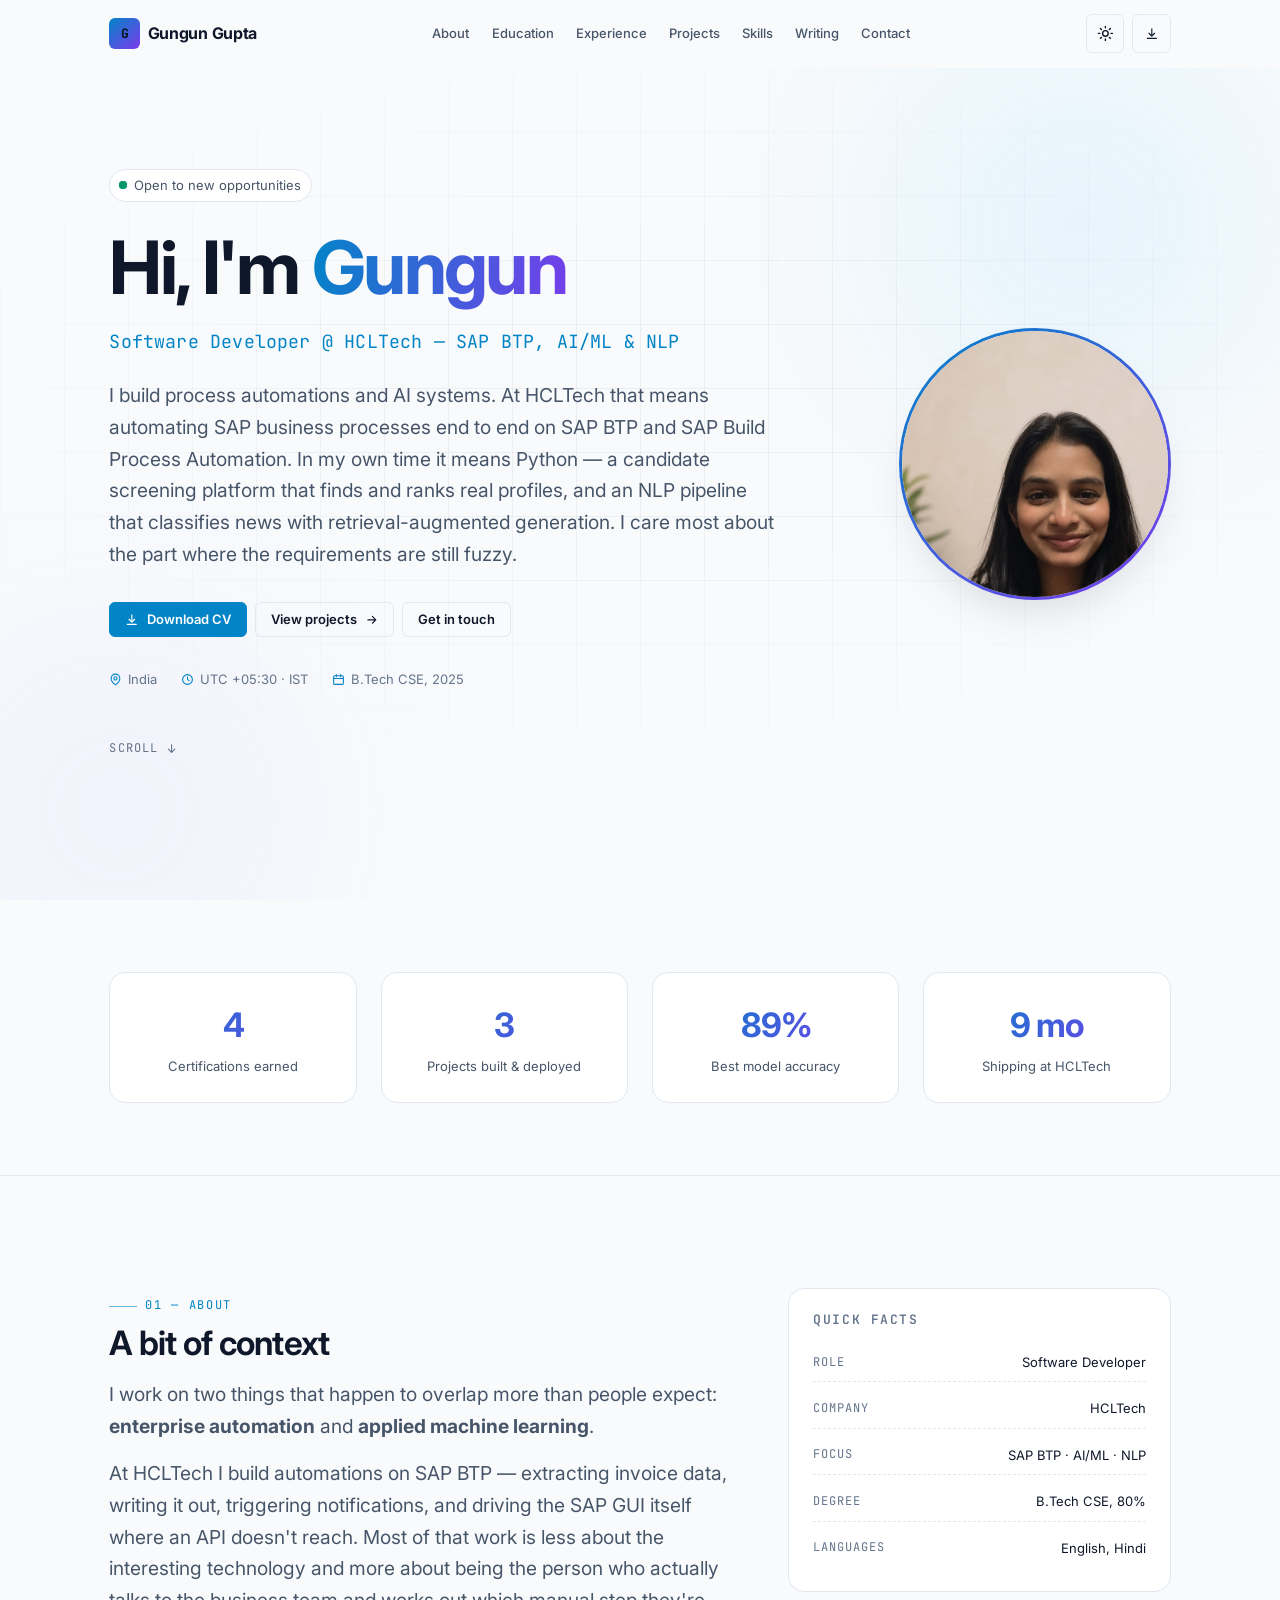
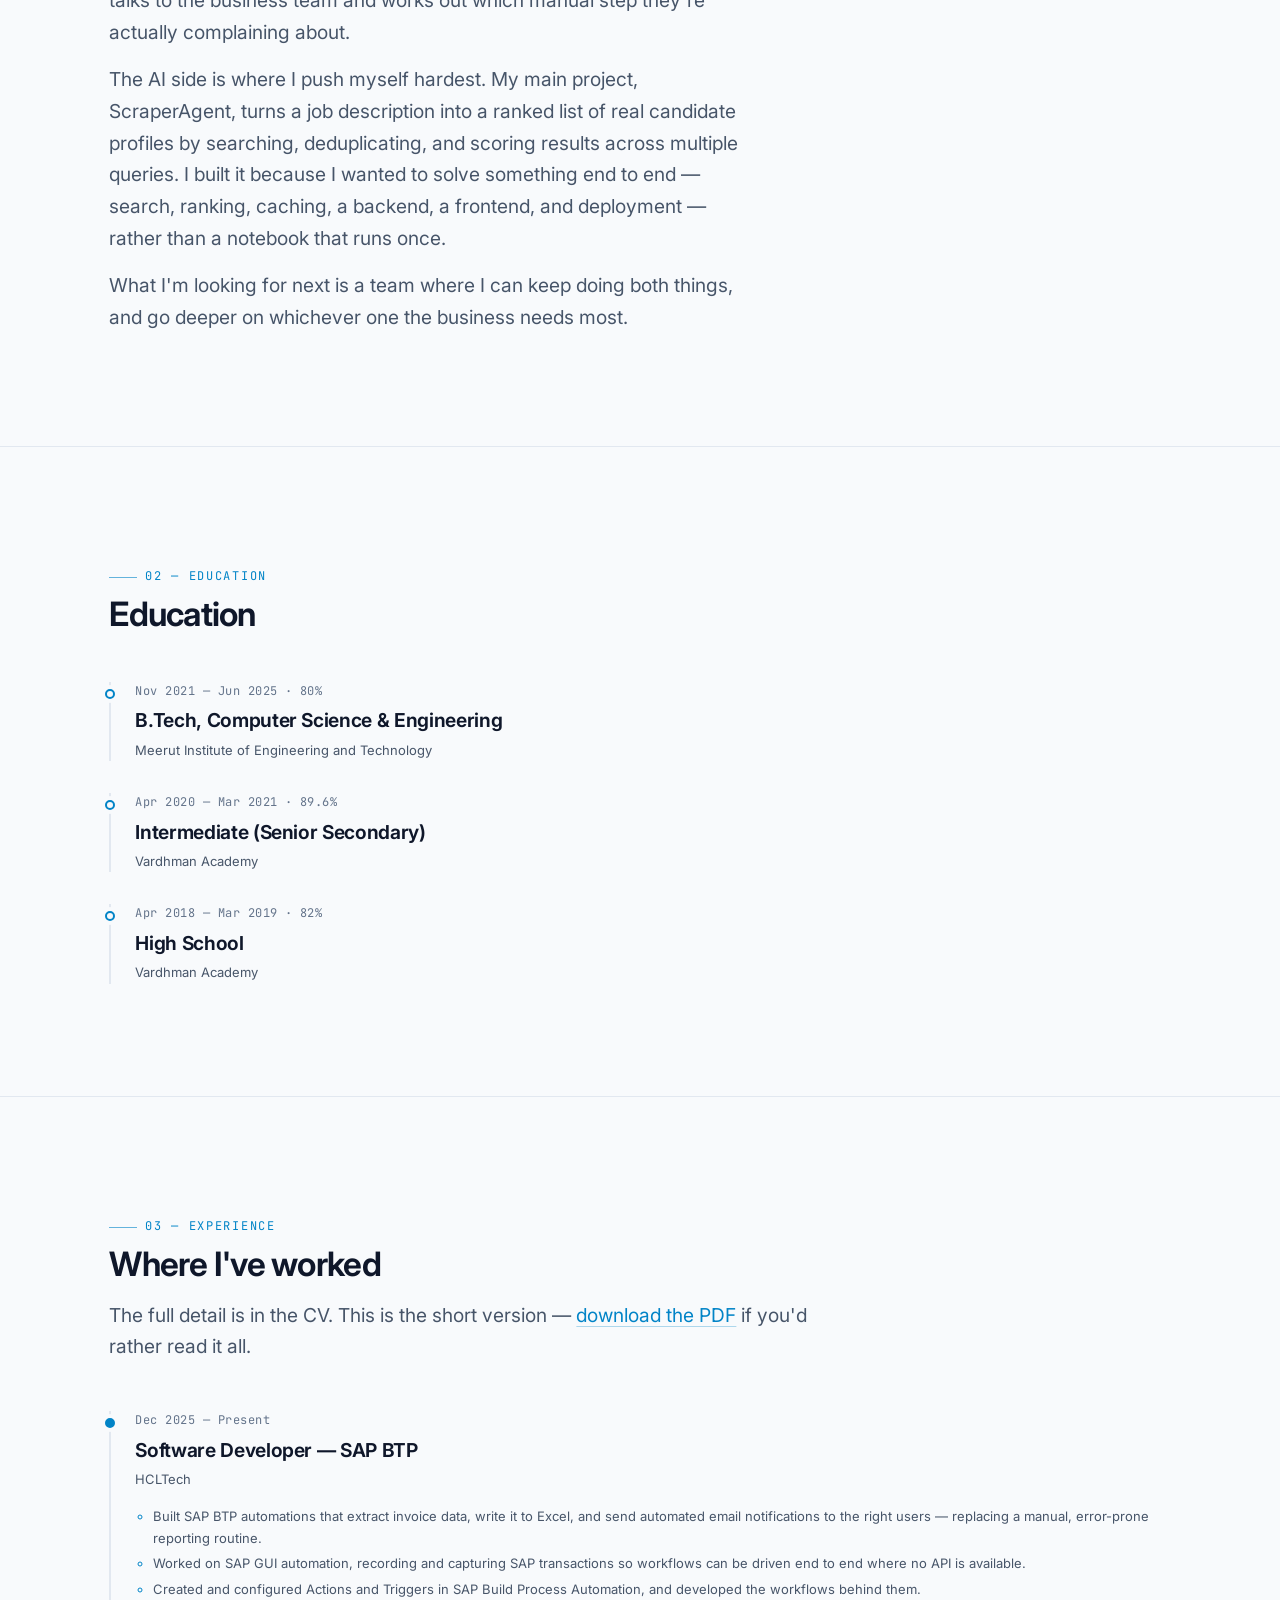
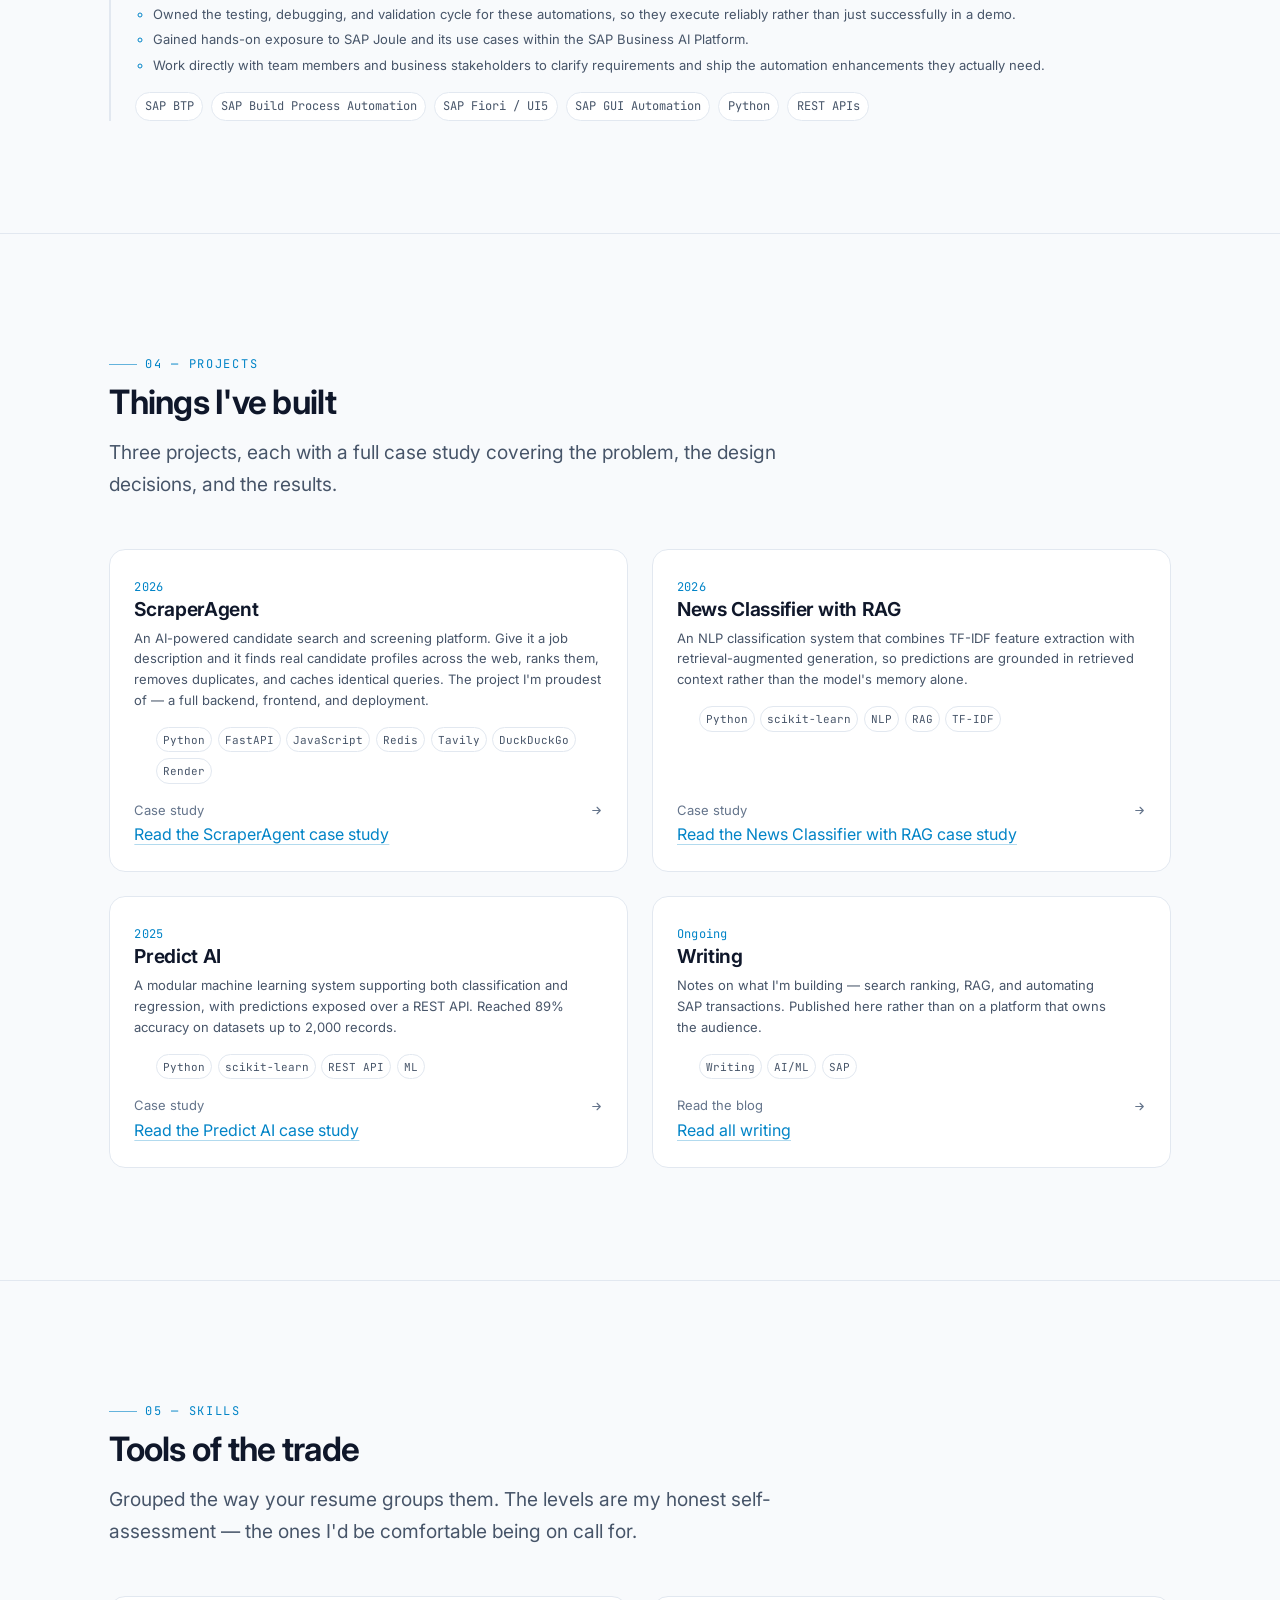
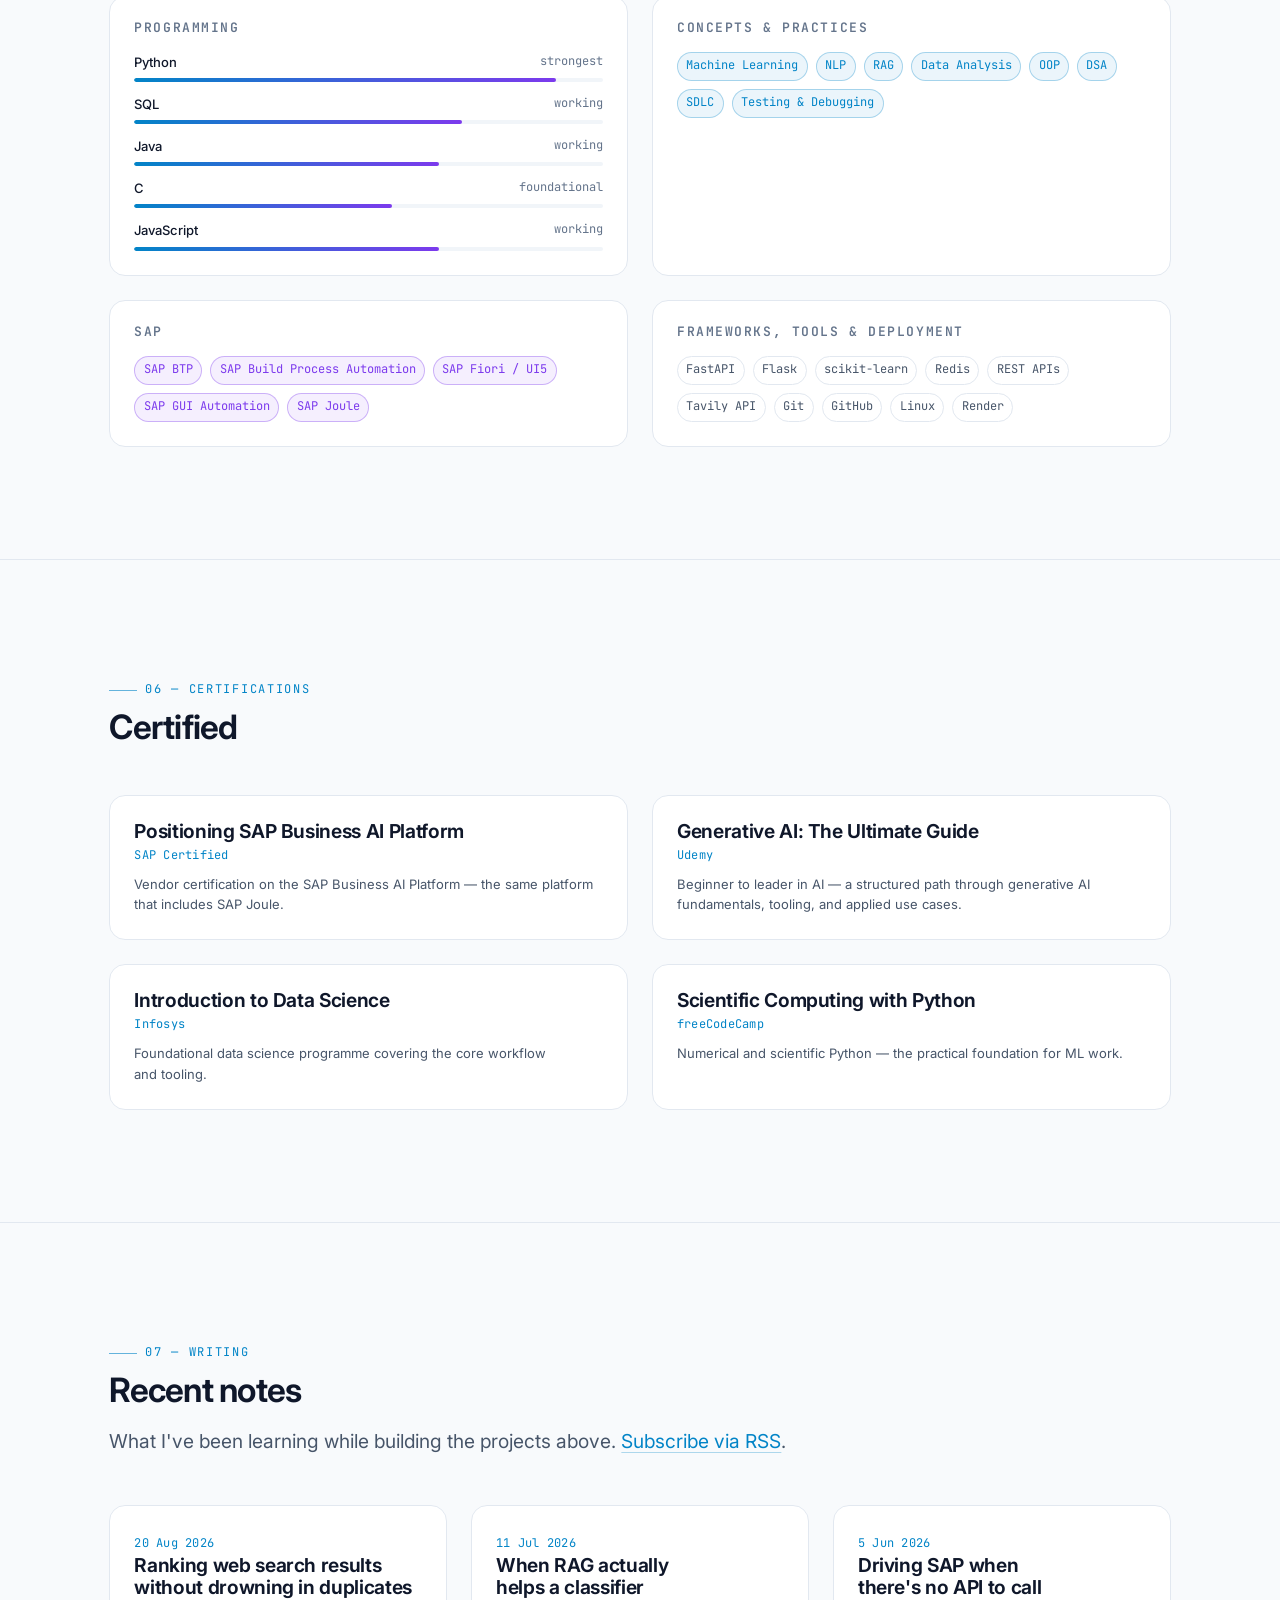
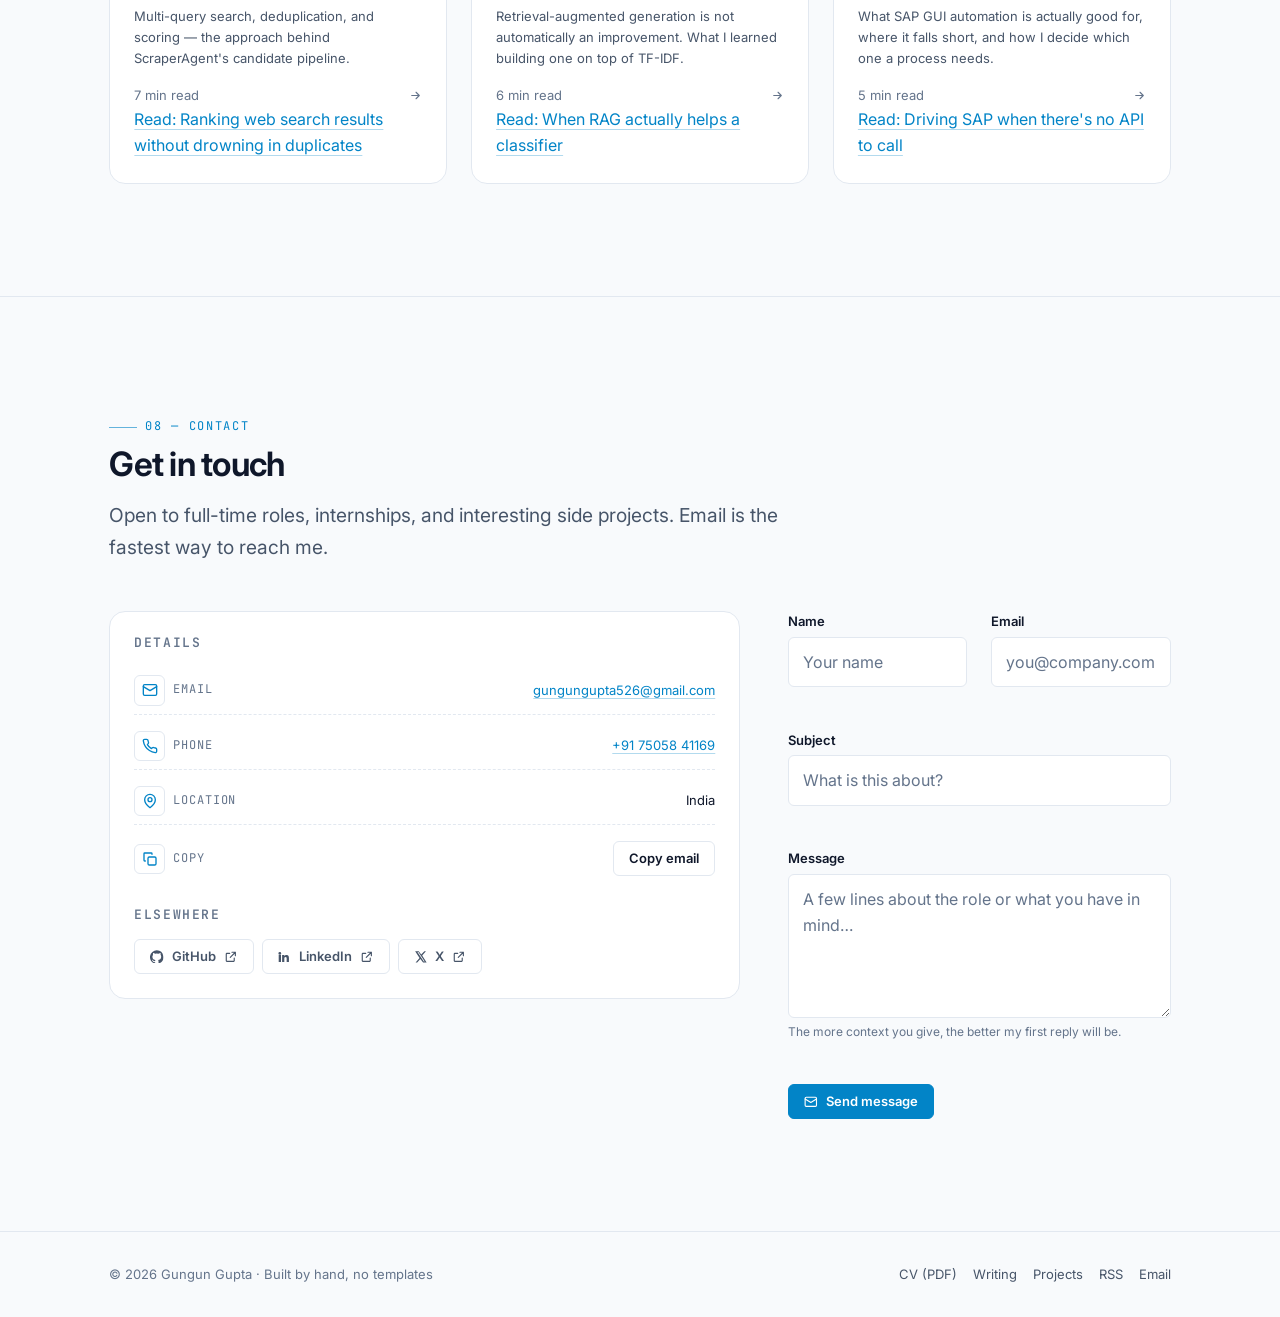
==== commit cc019582: "Add profile photo and fix deployment URLs for /MyProfile subdirectory - Add assets/img/portrait.jpg " ====
--- a/index.html
+++ b/index.html
@@ -12,19 +12,19 @@
 <title>Gungun Gupta — Software Developer | SAP BTP, AI/ML &amp; NLP</title>
 <meta name="description" content="Gungun Gupta is a software developer at HCLTech working on SAP BTP, SAP Build Process Automation, and AI/ML systems in Python. Projects, experience, and certifications.">
 <meta name="author" content="Gungun Gupta">
-<link rel="canonical" href="https://YOURUSERNAME.github.io/">
+<link rel="canonical" href="https://gungungupta7525.github.io/MyProfile/">
 
 <!-- Open Graph / social preview -->
 <meta property="og:type" content="website">
 <meta property="og:title" content="Gungun Gupta — Software Developer | SAP BTP, AI/ML &amp; NLP">
 <meta property="og:description" content="SAP BTP automation, SAP Build Process Automation, and AI/ML systems in Python. Projects, experience, and certifications.">
-<meta property="og:url" content="https://YOURUSERNAME.github.io/">
-<meta property="og:image" content="https://YOURUSERNAME.github.io/assets/img/og-image.svg">
+<meta property="og:url" content="https://gungungupta7525.github.io/MyProfile/">
+<meta property="og:image" content="https://gungungupta7525.github.io/MyProfile/assets/img/og-image.svg">
 <meta property="og:site_name" content="Gungun Gupta">
 <meta name="twitter:card" content="summary_large_image">
 <meta name="twitter:title" content="Gungun Gupta — Software Developer">
 <meta name="twitter:description" content="SAP BTP automation and AI/ML systems in Python.">
-<meta name="twitter:image" content="https://YOURUSERNAME.github.io/assets/img/og-image.svg">
+<meta name="twitter:image" content="https://gungungupta7525.github.io/MyProfile/assets/img/og-image.svg">
 
 <meta name="theme-color" content="#070a10">
 <meta name="color-scheme" content="dark light">
@@ -195,12 +195,21 @@
         </a>
       </div>
 
-      <!-- Add your photo as assets/img/portrait.jpg (square crop, ~800px)
-           and replace this placeholder div with:
-           <img src="assets/img/portrait.jpg" width="800" height="800"
-                alt="Gungun Gupta" decoding="async"> -->
-      <div class="hero__portrait hero__portrait--placeholder" aria-hidden="true">
-        G
+      <!-- ==============================================================
+           ▼▼▼  YOUR PHOTO  ▼▼▼
+
+           1. Crop a square image, roughly 800 x 800 pixels.
+           2. Save it as:  assets/img/portrait.jpg
+           3. Reload the page. Done — no code changes needed.
+
+           The <img> below is already wired up. Until the file exists, the
+           letter "G" shows instead of a broken-image icon.
+           Keep the file under about 200KB so the page stays fast.
+           ============================================================== -->
+      <div class="hero__portrait" data-portrait>
+        <img src="assets/img/portrait.jpg" width="800" height="800"
+             alt="Gungun Gupta" decoding="async">
+        <span class="hero__portrait__initial" aria-hidden="true">G</span>
       </div>
 
     </div>
@@ -749,24 +758,33 @@
 
           <h3 class="panel__title" style="margin-top:var(--space-md)">Elsewhere</h3>
           <!--
-            TODO: replace YOURUSERNAME below with your real GitHub username.
+            TODO: replace gungungupta7525 below with your real GitHub username.
             Both are hyperlinked in your resume PDF but the URLs aren't
             recoverable from the text — these are guesses based on your name.
           -->
+          <!--
+            TODO: no X/Twitter account was found at x.com/gungungupta7525
+            (it returns 404), so the button is omitted rather than shipped as a
+            dead link. Add it back here if you have one — a 404 on a portfolio
+            looks worse than no button at all.
+            GitHub is confirmed live. LinkedIn returned 200 but that check can't
+            distinguish a real profile from a soft 404 — please open it yourself
+            and confirm it points at you.
+          -->
           <div class="social-row">
-            <a class="btn btn--ghost" href="https://github.com/YOURUSERNAME" target="_blank" rel="noopener noreferrer">
+            <a class="btn btn--ghost" href="https://github.com/gungungupta7525" target="_blank" rel="noopener noreferrer">
               <svg class="btn__icon" aria-hidden="true"><use href="#icon-github"/></svg>
               GitHub
               <svg class="btn__icon" aria-hidden="true"><use href="#icon-external"/></svg>
               <span class="visually-hidden">(opens in a new tab)</span>
             </a>
-            <a class="btn btn--ghost" href="https://linkedin.com/in/YOURUSERNAME" target="_blank" rel="noopener noreferrer">
+            <a class="btn btn--ghost" href="https://linkedin.com/in/gungungupta7525" target="_blank" rel="noopener noreferrer">
               <svg class="btn__icon" aria-hidden="true"><use href="#icon-linkedin"/></svg>
               LinkedIn
               <svg class="btn__icon" aria-hidden="true"><use href="#icon-external"/></svg>
               <span class="visually-hidden">(opens in a new tab)</span>
             </a>
-            <a class="btn btn--ghost" href="https://x.com/YOURUSERNAME" target="_blank" rel="noopener noreferrer">
+            <a class="btn btn--ghost" href="https://x.com/gungungupta7525" target="_blank" rel="noopener noreferrer">
               <svg class="btn__icon" aria-hidden="true"><use href="#icon-x"/></svg>
               X
               <svg class="btn__icon" aria-hidden="true"><use href="#icon-external"/></svg>
--- a/assets/css/style.css
+++ b/assets/css/style.css
@@ -915,16 +915,31 @@
 }
 
 .hero__portrait img {
+  position: relative;
+  z-index: 1;
   width: 100%;
   height: 100%;
   border-radius: 50%;
   object-fit: cover;
+  /* Your photo is 900x1600 (9:16) going into a 1:1 circle. To cover, the
+     browser keeps only the middle ~56% of the height — which crops ~22% off
+     the top and 22% off the bottom, and 22% off the top of a phone photo
+     usually takes the top of your head with it.
+     Biasing the crop upward keeps the face in frame. If it still looks off,
+     nudge this number: 0% = top edge, 50% = centred, 100% = bottom edge. */
+  object-position: 50% 18%;
   background: var(--surface);
 }
 
-.hero__portrait--placeholder {
+/* Sits behind the photo, exactly inside the gradient ring. Visible only
+   when assets/img/portrait.jpg is missing — main.js removes the <img> on
+   load error so the letter shows through instead of a broken-image icon. */
+.hero__portrait__initial {
+  position: absolute;
+  inset: 3px;
   display: grid;
   place-items: center;
+  border-radius: 50%;
   font-family: var(--font-mono);
   font-size: var(--text-3xl);
   font-weight: 700;
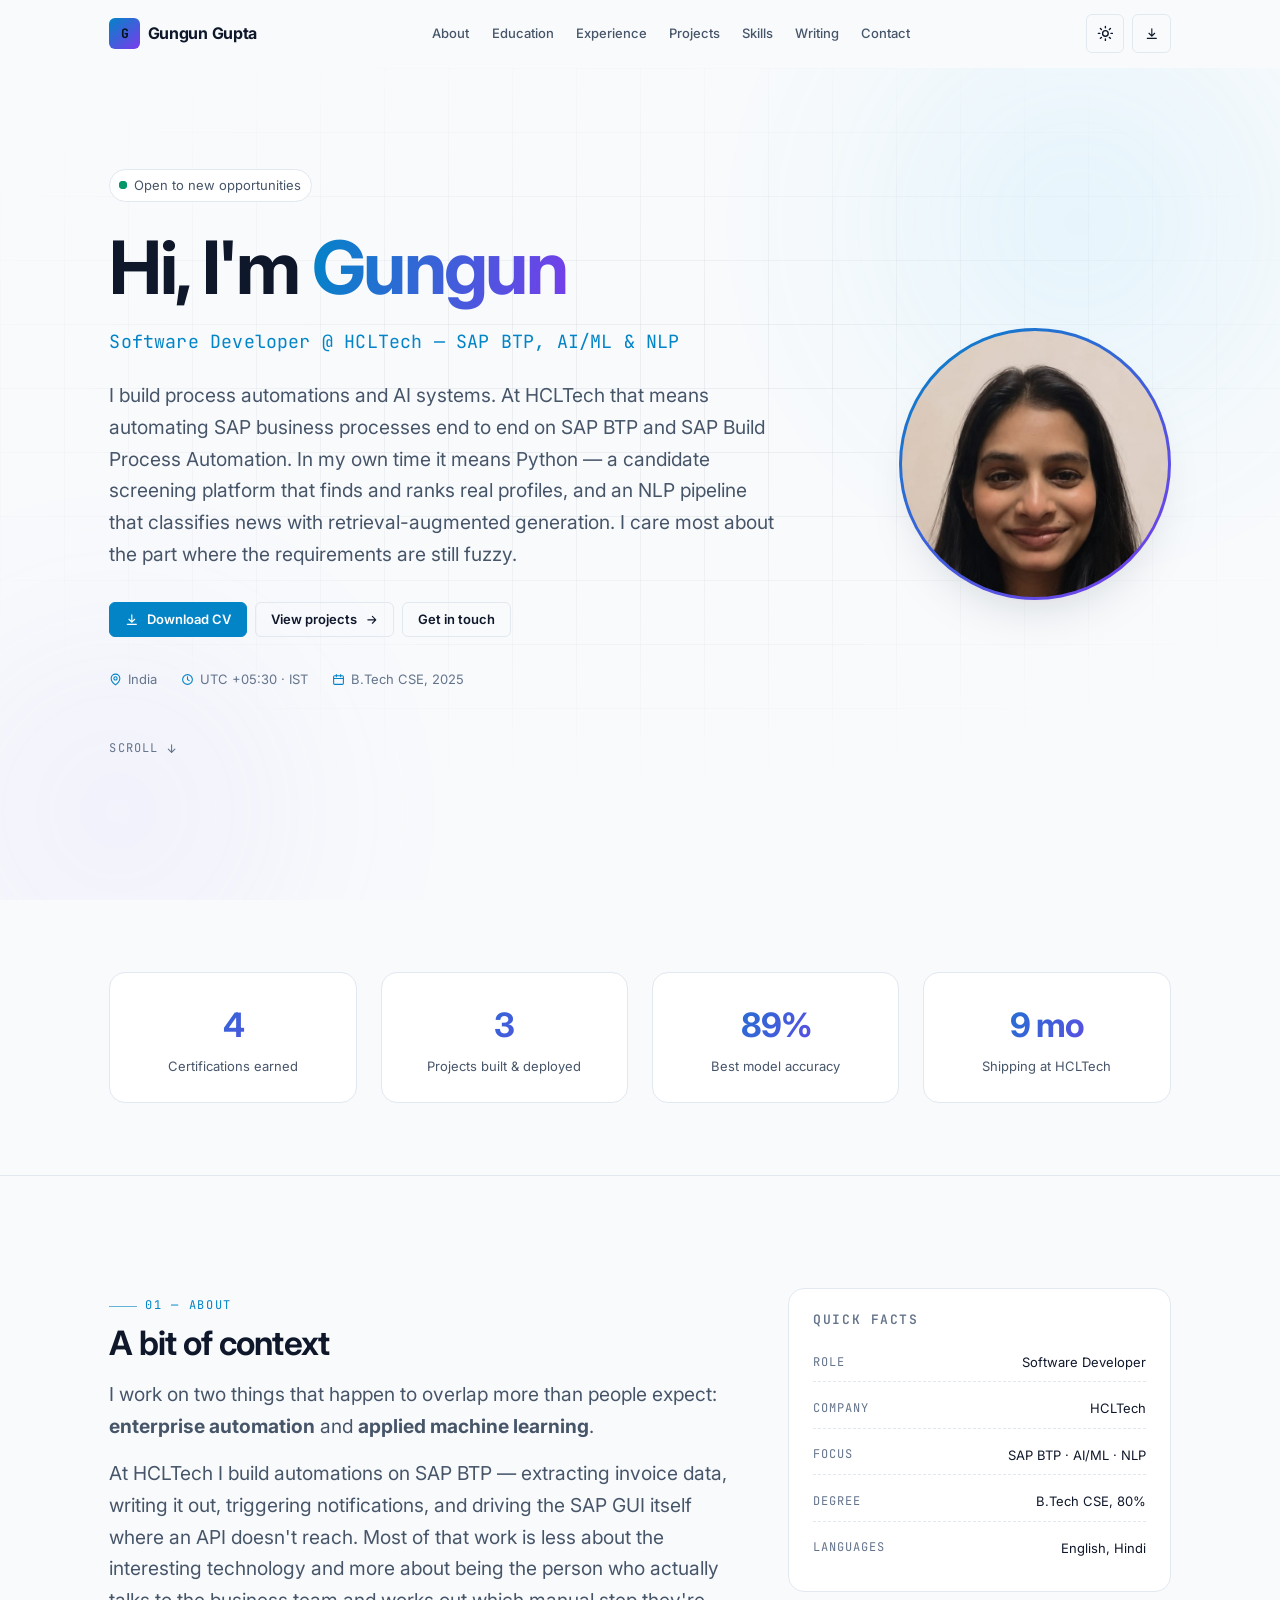
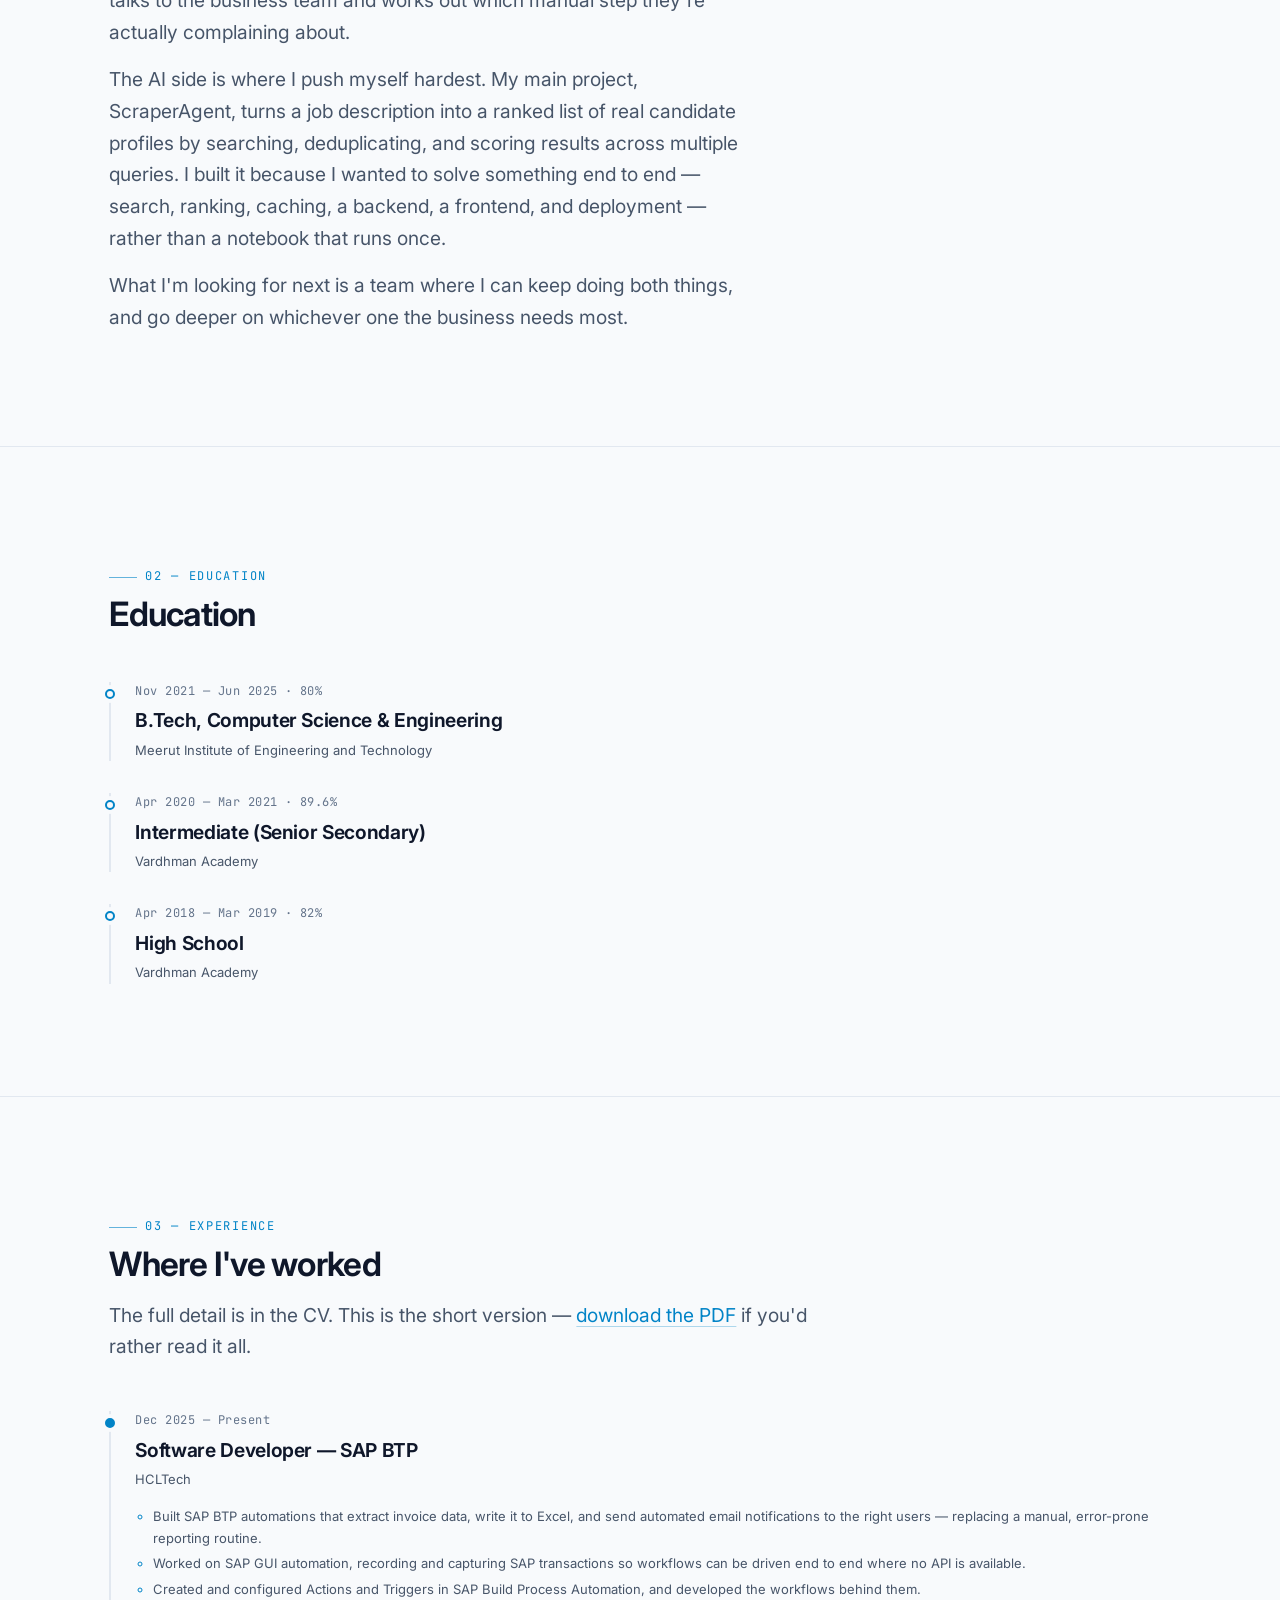
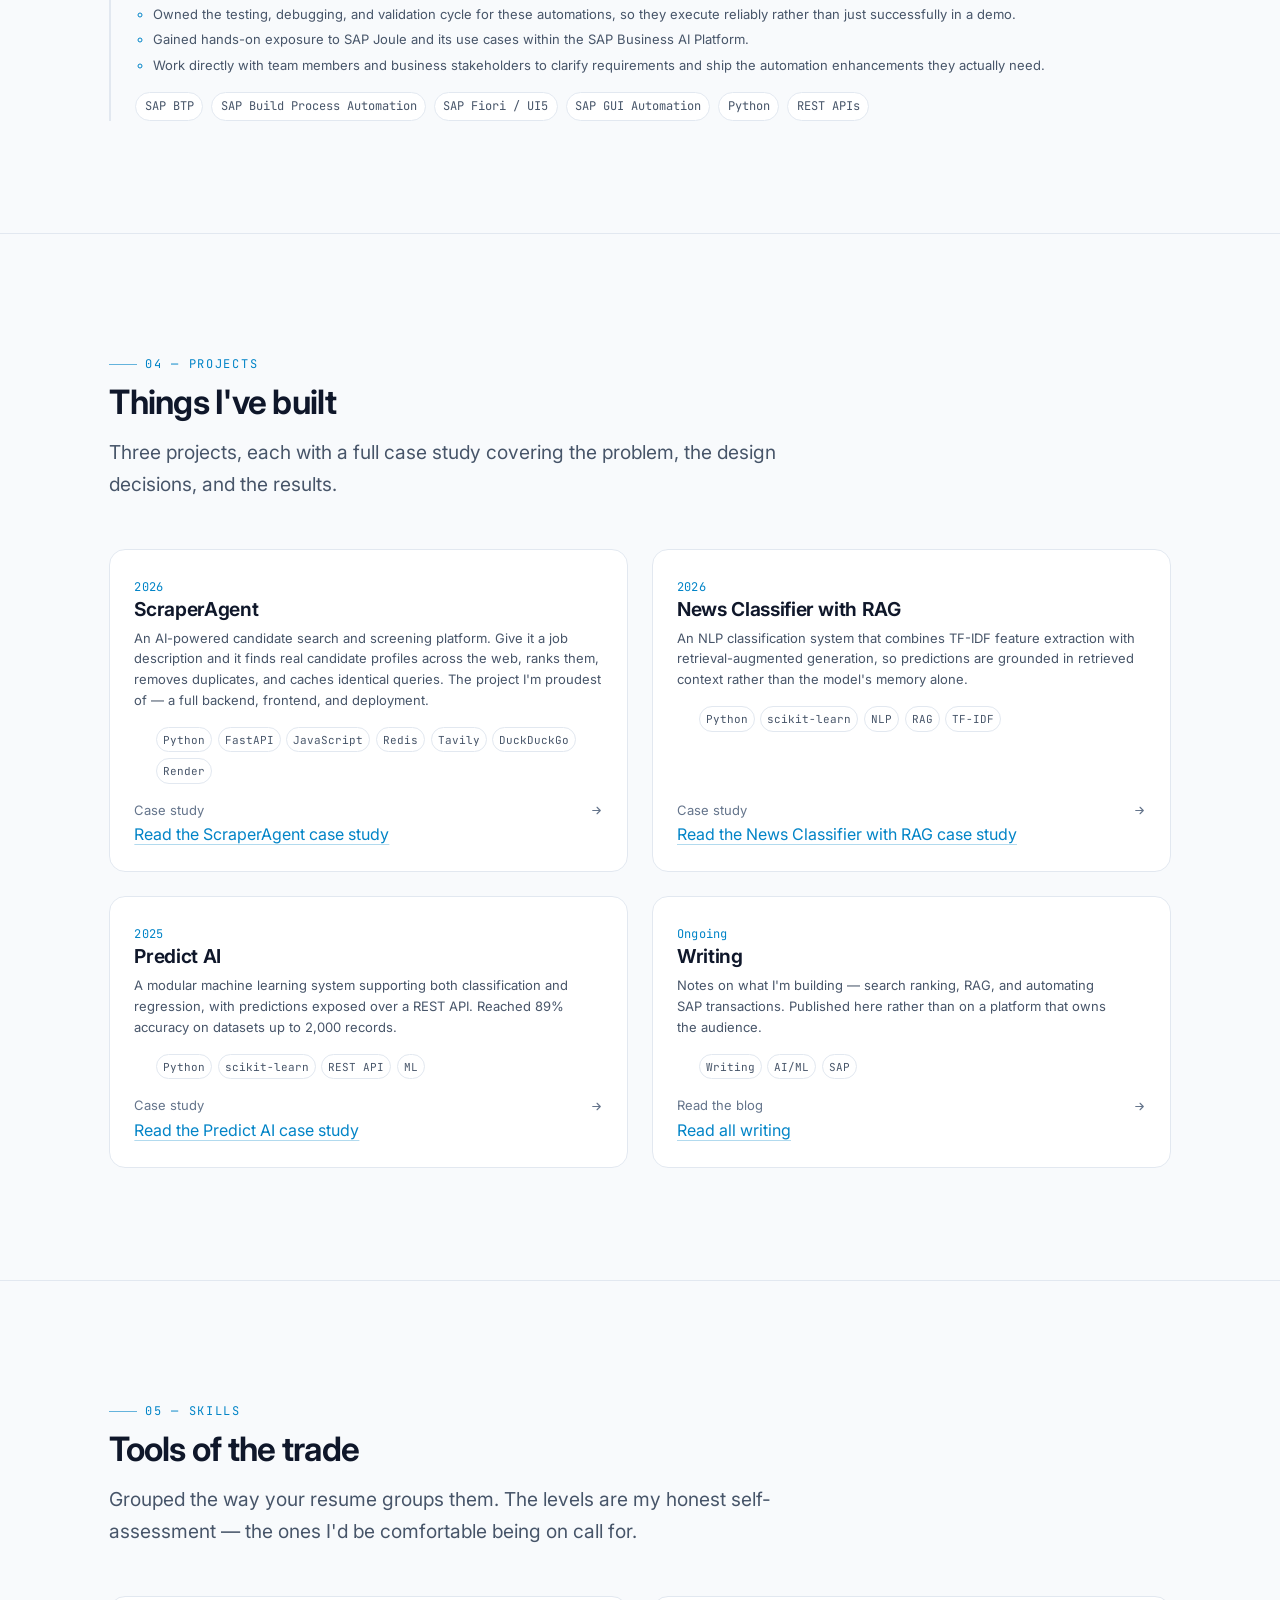
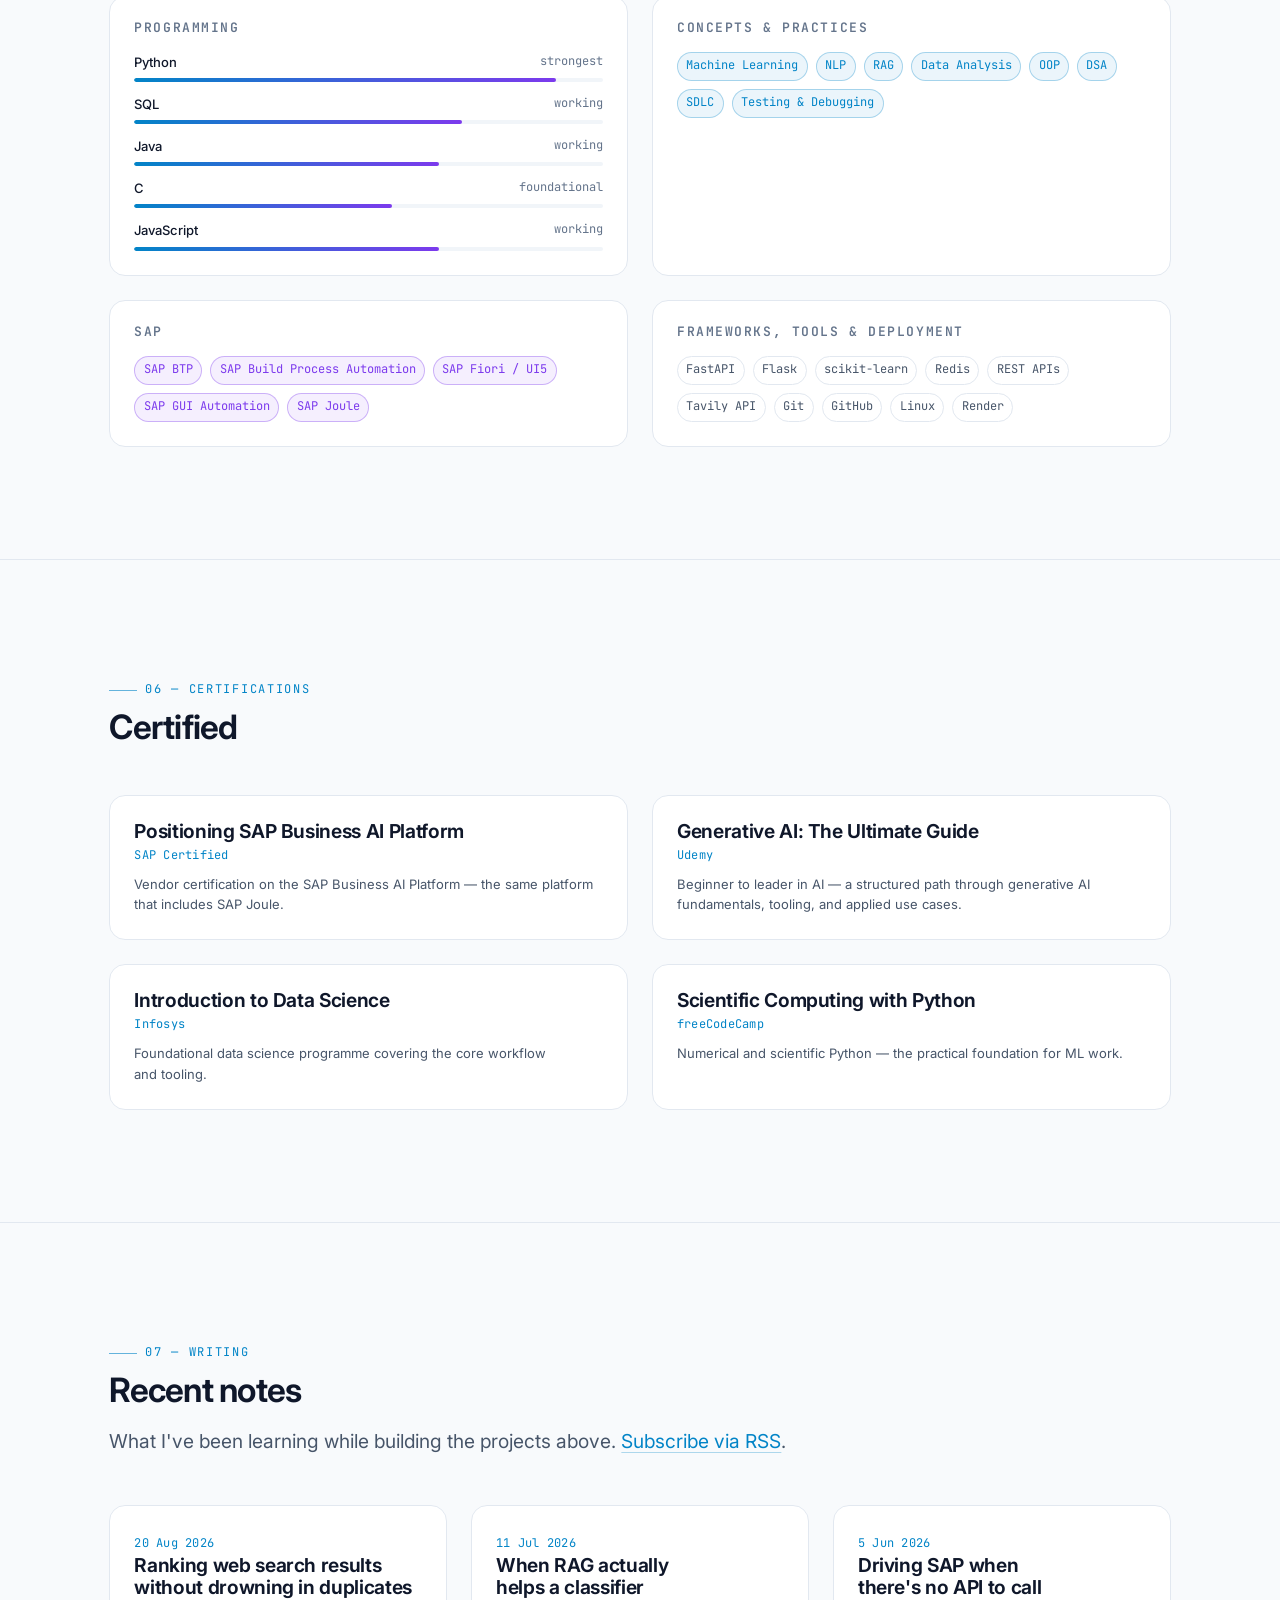
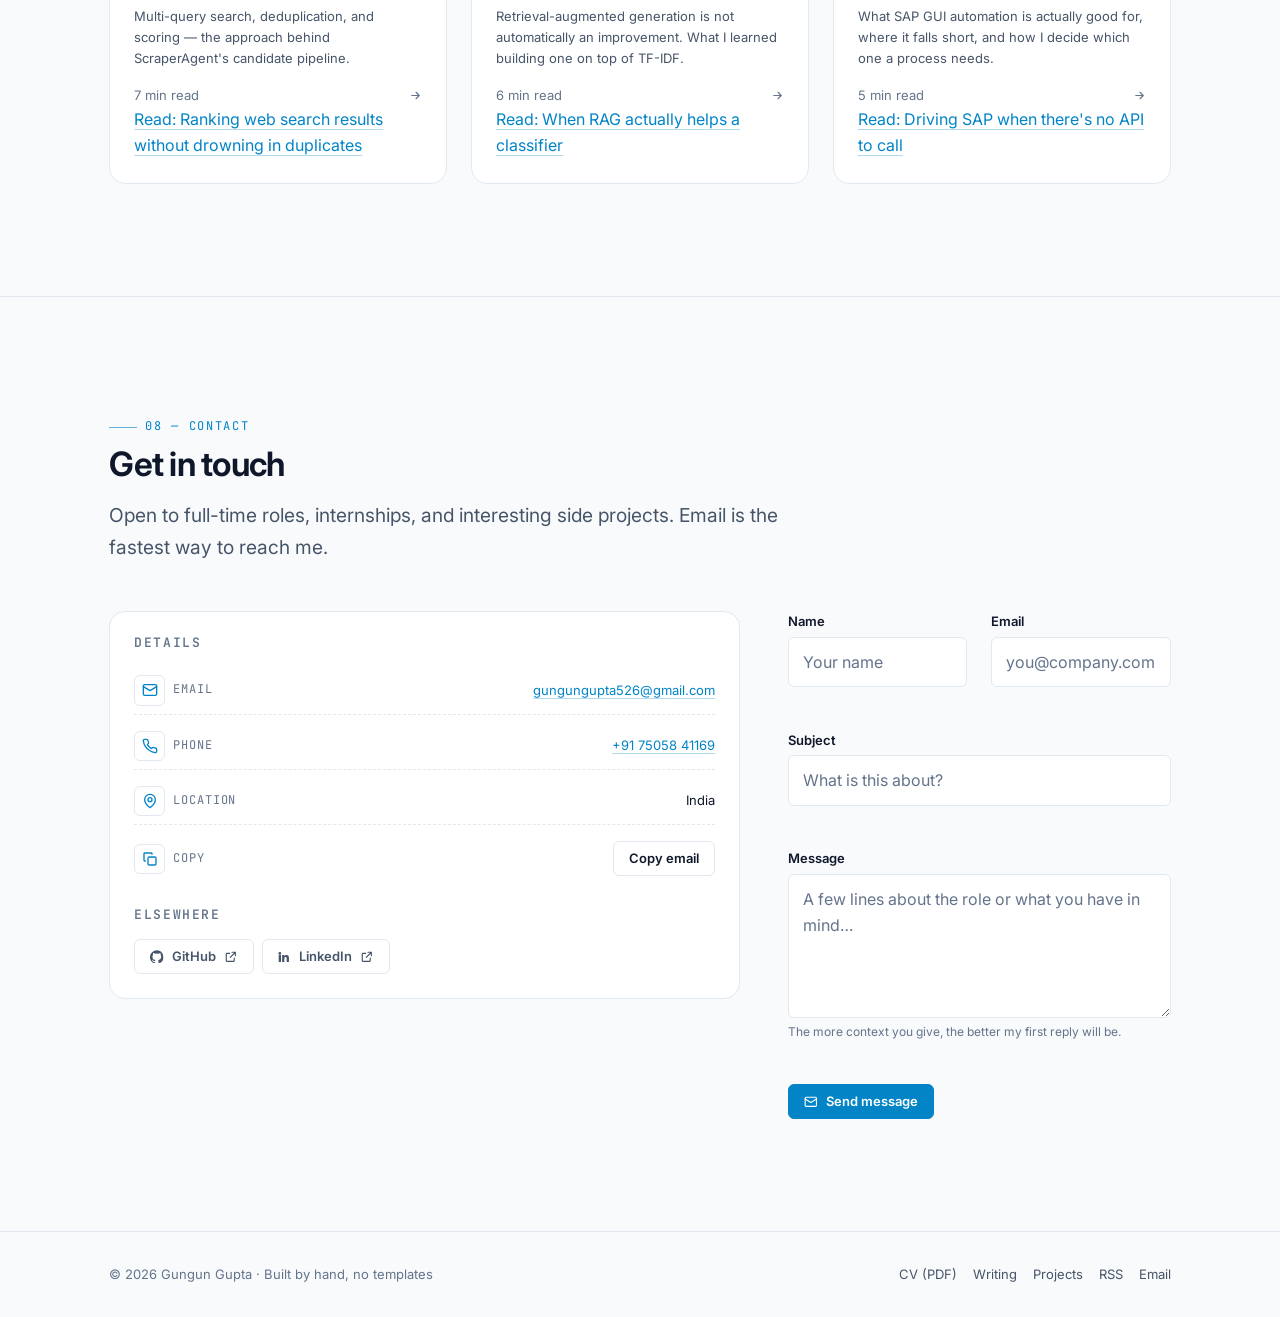
==== commit a76979f9: "Crop portrait to a square, fix LinkedIn URL, remove X button Photo - The source photo was 900x1600 (" ====
--- a/index.html
+++ b/index.html
@@ -74,7 +74,6 @@
     <symbol id="icon-phone" viewBox="0 0 24 24" fill="none" stroke="currentColor" stroke-width="2" stroke-linecap="round" stroke-linejoin="round"><path d="M22 16.9v3a2 2 0 0 1-2.2 2 19.8 19.8 0 0 1-8.6-3.1 19.5 19.5 0 0 1-6-6A19.8 19.8 0 0 1 2 4.2 2 2 0 0 1 4 2h3a2 2 0 0 1 2 1.7c.1 1 .4 1.9.7 2.8a2 2 0 0 1-.5 2.1L8.1 9.9a16 16 0 0 0 6 6l1.3-1.1a2 2 0 0 1 2.1-.5c.9.3 1.8.6 2.8.7a2 2 0 0 1 1.7 2z"/></symbol>
     <symbol id="icon-github" viewBox="0 0 24 24" fill="currentColor"><path d="M12 .5a12 12 0 0 0-3.8 23.4c.6.1.8-.3.8-.6v-2c-3.3.7-4-1.6-4-1.6-.6-1.4-1.4-1.8-1.4-1.8-1-.7.1-.7.1-.7 1.2.1 1.8 1.2 1.8 1.2 1 1.8 2.8 1.3 3.5 1 .1-.8.4-1.3.7-1.6-2.7-.3-5.5-1.3-5.5-5.9 0-1.3.5-2.4 1.2-3.2-.1-.3-.5-1.5.1-3.2 0 0 1-.3 3.3 1.2a11.5 11.5 0 0 1 6 0C17.4 5 18.4 5.3 18.4 5.3c.6 1.7.2 2.9.1 3.2.8.8 1.2 1.9 1.2 3.2 0 4.6-2.8 5.6-5.5 5.9.4.4.8 1.1.8 2.2v3.3c0 .3.2.7.8.6A12 12 0 0 0 12 .5z"/></symbol>
     <symbol id="icon-linkedin" viewBox="0 0 24 24" fill="currentColor"><path d="M4.98 3.5a2.5 2.5 0 1 0 0 5 2.5 2.5 0 0 0 0-5zM3 9h4v12H3zM9 9h3.8v1.7h.1a4.2 4.2 0 0 1 3.8-2.1c4 0 4.3 2.5 4.3 5.9V21h-4v-5.6c0-1.3 0-3-1.9-3s-2.2 1.4-2.2 2.9V21H9z"/></symbol>
-    <symbol id="icon-x" viewBox="0 0 24 24" fill="currentColor"><path d="M18.2 2H21l-6.6 7.6L22.2 22h-6.2l-4.8-6.3L5.6 22H2.8l7-8.1L2 2h6.3l4.4 5.8zm-1 18.2h1.6L7.7 3.7H6z"/></symbol>
     <symbol id="icon-download" viewBox="0 0 24 24" fill="none" stroke="currentColor" stroke-width="2" stroke-linecap="round" stroke-linejoin="round"><path d="M12 3v12M7 11l5 5 5-5M4 20h16"/></symbol>
     <symbol id="icon-external" viewBox="0 0 24 24" fill="none" stroke="currentColor" stroke-width="2" stroke-linecap="round" stroke-linejoin="round"><path d="M14 4h6v6M20 4l-9 9M18 14v5a1 1 0 0 1-1 1H5a1 1 0 0 1-1-1V7a1 1 0 0 1 1-1h5"/></symbol>
     <symbol id="icon-copy" viewBox="0 0 24 24" fill="none" stroke="currentColor" stroke-width="2" stroke-linecap="round" stroke-linejoin="round"><rect x="9" y="9" width="12" height="12" rx="2"/><path d="M5 15H4a1 1 0 0 1-1-1V4a1 1 0 0 1 1-1h10a1 1 0 0 1 1 1v1"/></symbol>
@@ -198,16 +197,19 @@
       <!-- ==============================================================
            ▼▼▼  YOUR PHOTO  ▼▼▼
 
-           1. Crop a square image, roughly 800 x 800 pixels.
-           2. Save it as:  assets/img/portrait.jpg
-           3. Reload the page. Done — no code changes needed.
-
-           The <img> below is already wired up. Until the file exists, the
-           letter "G" shows instead of a broken-image icon.
-           Keep the file under about 200KB so the page stays fast.
+           Already done: assets/img/portrait.jpg is a 680x680 square,
+           cropped so the head fills ~70% of the circle.
+
+           To replace it: crop a SQUARE image (the hero shows it in a
+           circle, so a square is what you want) and save it over that
+           path. Around 680x680 is plenty — it displays at most 272px.
+           Keep the file under ~150KB so the page stays fast.
+
+           If the file is ever missing, the letter "G" shows instead of a
+           broken-image icon — no code changes needed either way.
            ============================================================== -->
       <div class="hero__portrait" data-portrait>
-        <img src="assets/img/portrait.jpg" width="800" height="800"
+        <img src="assets/img/portrait.jpg" width="680" height="680"
              alt="Gungun Gupta" decoding="async">
         <span class="hero__portrait__initial" aria-hidden="true">G</span>
       </div>
@@ -758,18 +760,11 @@
 
           <h3 class="panel__title" style="margin-top:var(--space-md)">Elsewhere</h3>
           <!--
-            TODO: replace gungungupta7525 below with your real GitHub username.
-            Both are hyperlinked in your resume PDF but the URLs aren't
-            recoverable from the text — these are guesses based on your name.
-          -->
-          <!--
-            TODO: no X/Twitter account was found at x.com/gungungupta7525
-            (it returns 404), so the button is omitted rather than shipped as a
-            dead link. Add it back here if you have one — a 404 on a portfolio
-            looks worse than no button at all.
-            GitHub is confirmed live. LinkedIn returned 200 but that check can't
-            distinguish a real profile from a soft 404 — please open it yourself
-            and confirm it points at you.
+            Social links. Both verified live.
+            The X button was removed: x.com/gungungupta7525 returns 404, and a
+            dead link on a portfolio looks worse than no button. If you ever
+            create an account, re-add the #icon-x <symbol> to the sprite block
+            near the top of this file, plus an <a> like the two below.
           -->
           <div class="social-row">
             <a class="btn btn--ghost" href="https://github.com/gungungupta7525" target="_blank" rel="noopener noreferrer">
@@ -778,15 +773,9 @@
               <svg class="btn__icon" aria-hidden="true"><use href="#icon-external"/></svg>
               <span class="visually-hidden">(opens in a new tab)</span>
             </a>
-            <a class="btn btn--ghost" href="https://linkedin.com/in/gungungupta7525" target="_blank" rel="noopener noreferrer">
+            <a class="btn btn--ghost" href="https://www.linkedin.com/in/gungun-gupta-14325522b/" target="_blank" rel="noopener noreferrer">
               <svg class="btn__icon" aria-hidden="true"><use href="#icon-linkedin"/></svg>
               LinkedIn
-              <svg class="btn__icon" aria-hidden="true"><use href="#icon-external"/></svg>
-              <span class="visually-hidden">(opens in a new tab)</span>
-            </a>
-            <a class="btn btn--ghost" href="https://x.com/gungungupta7525" target="_blank" rel="noopener noreferrer">
-              <svg class="btn__icon" aria-hidden="true"><use href="#icon-x"/></svg>
-              X
               <svg class="btn__icon" aria-hidden="true"><use href="#icon-external"/></svg>
               <span class="visually-hidden">(opens in a new tab)</span>
             </a>
--- a/assets/css/style.css
+++ b/assets/css/style.css
@@ -903,6 +903,8 @@
   }
 }
 
+/* Displayed size. clamp(min, preferred, max) — it shrinks on narrow phones and
+   grows on wide screens. Change 17rem if you want it bigger or smaller. */
 .hero__portrait {
   position: relative;
   justify-self: center;
@@ -920,14 +922,11 @@
   width: 100%;
   height: 100%;
   border-radius: 50%;
+  /* portrait.jpg is already a 680x680 square cropped to frame the head, so
+     cover + centre needs no offset. If you swap in a different photo, either
+     crop it to a square first (best), or bias it here — 0% = top, 50% = centre. */
   object-fit: cover;
-  /* Your photo is 900x1600 (9:16) going into a 1:1 circle. To cover, the
-     browser keeps only the middle ~56% of the height — which crops ~22% off
-     the top and 22% off the bottom, and 22% off the top of a phone photo
-     usually takes the top of your head with it.
-     Biasing the crop upward keeps the face in frame. If it still looks off,
-     nudge this number: 0% = top edge, 50% = centred, 100% = bottom edge. */
-  object-position: 50% 18%;
+  object-position: 50% 50%;
   background: var(--surface);
 }
 
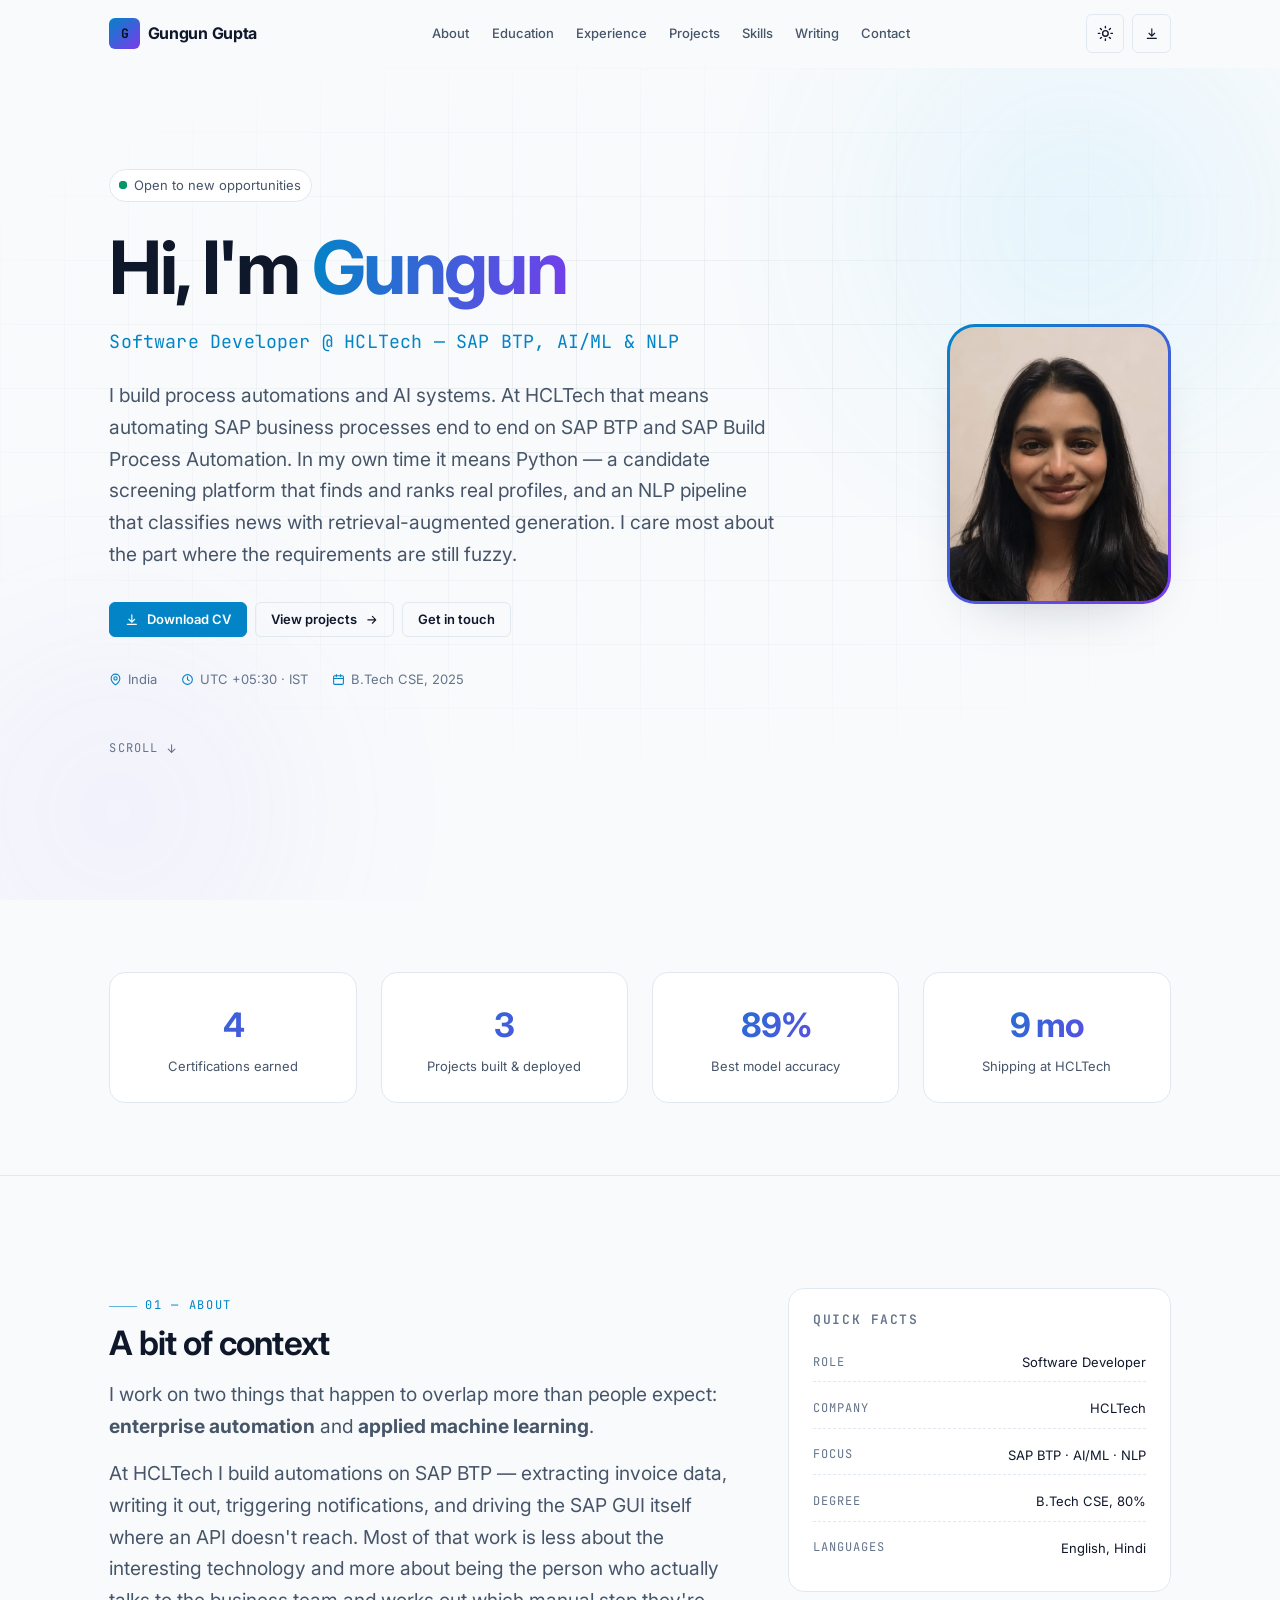
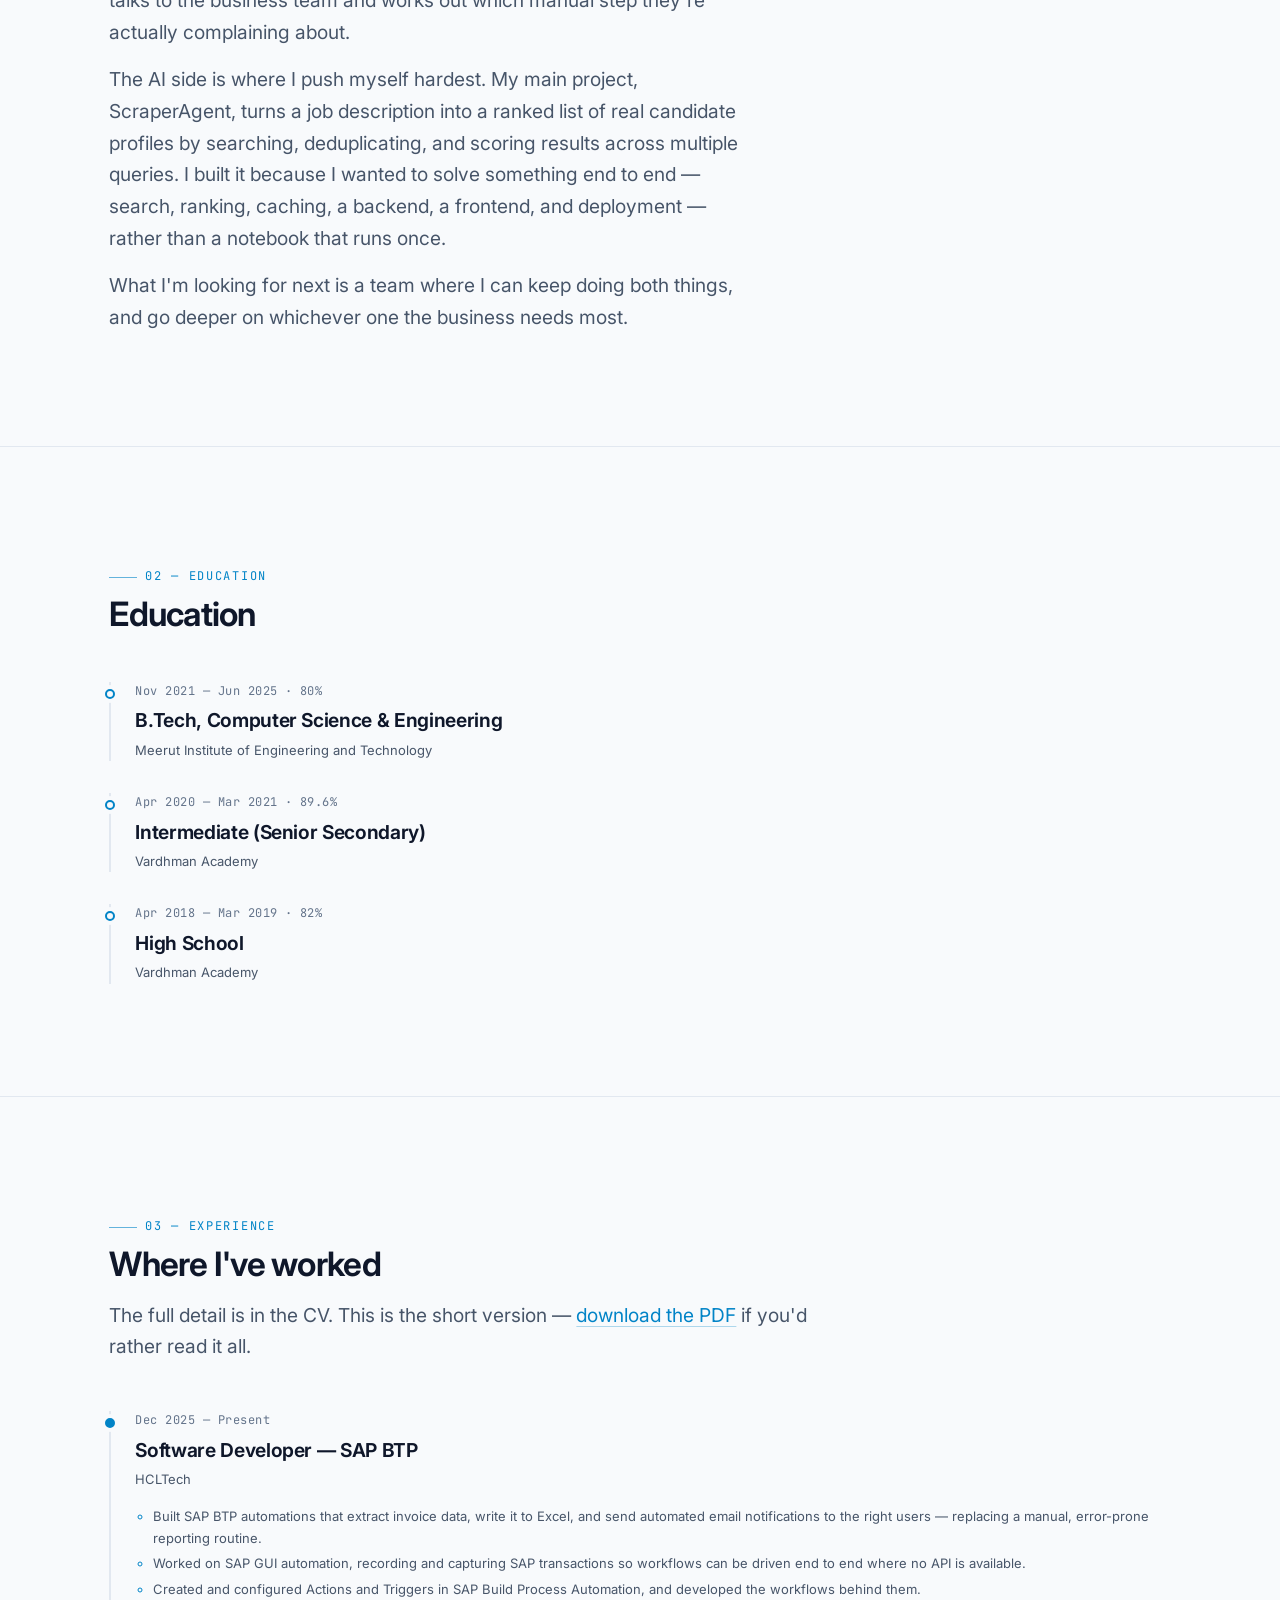
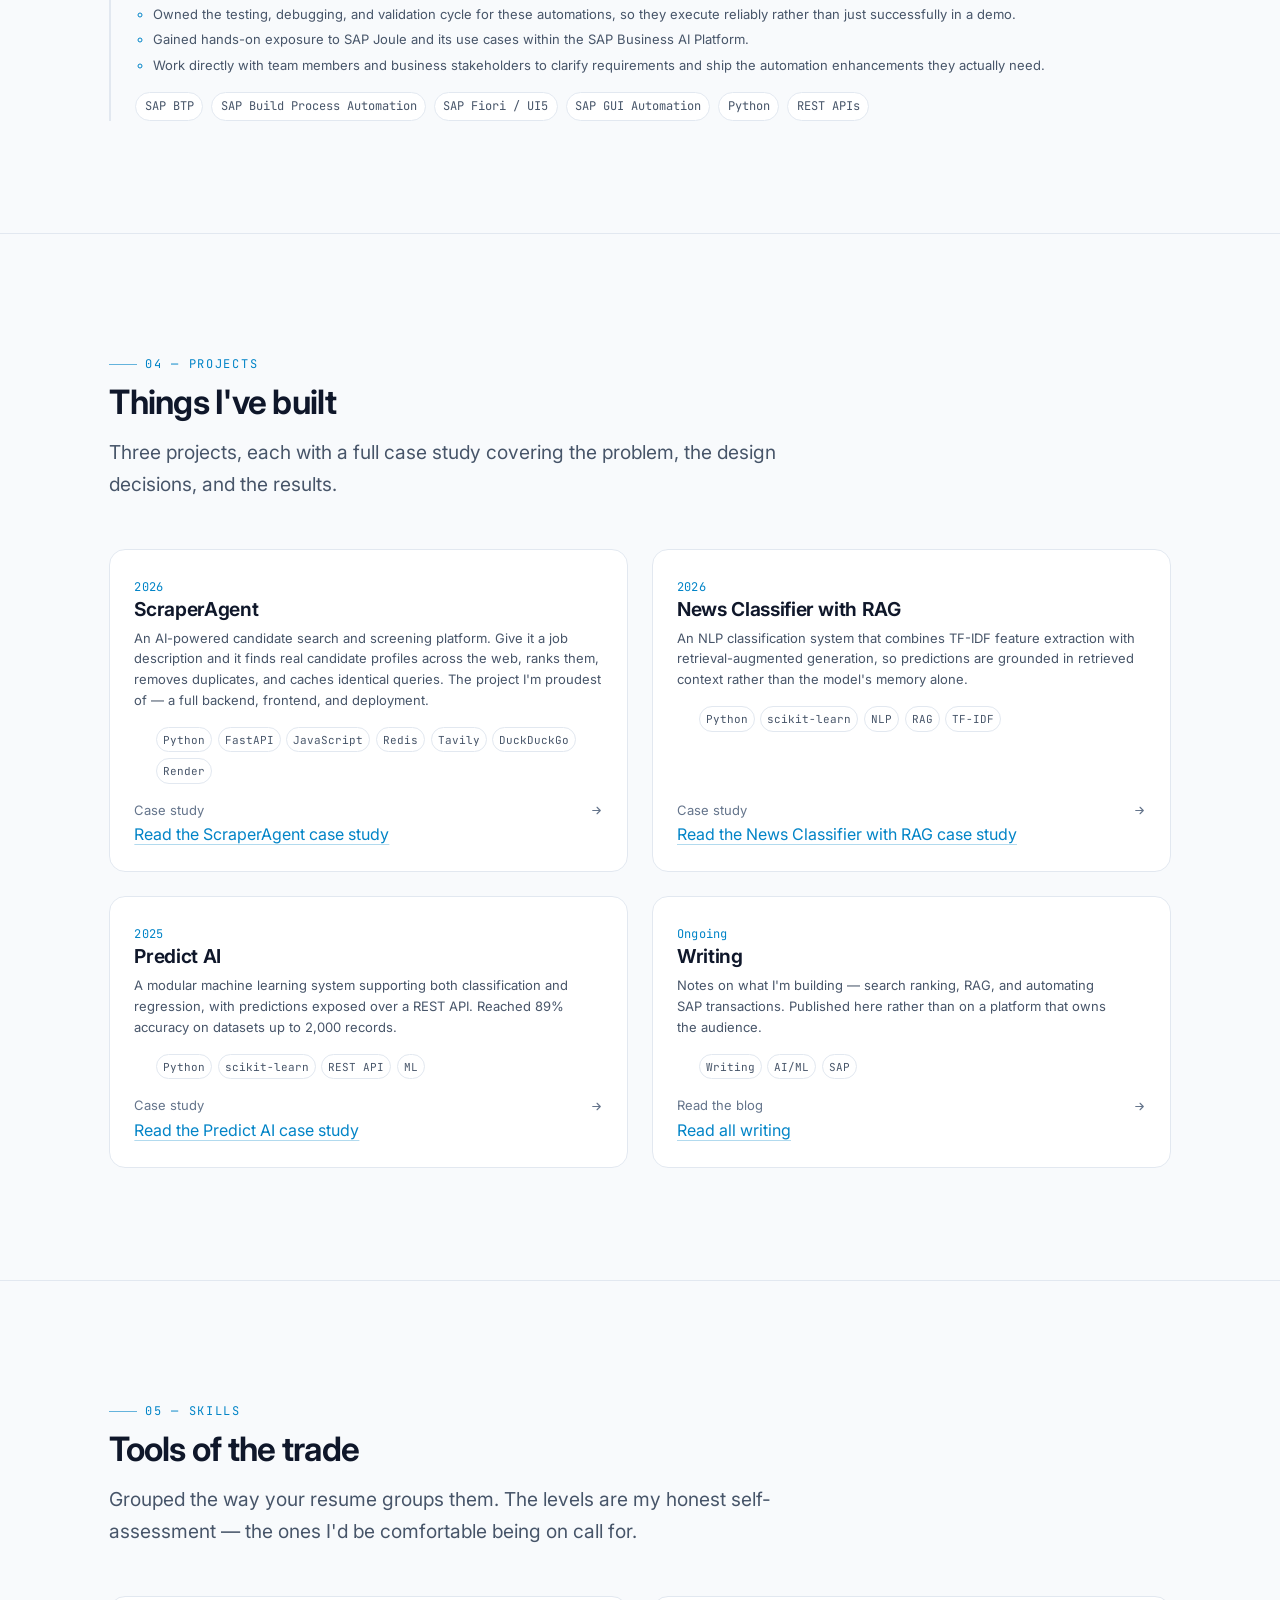
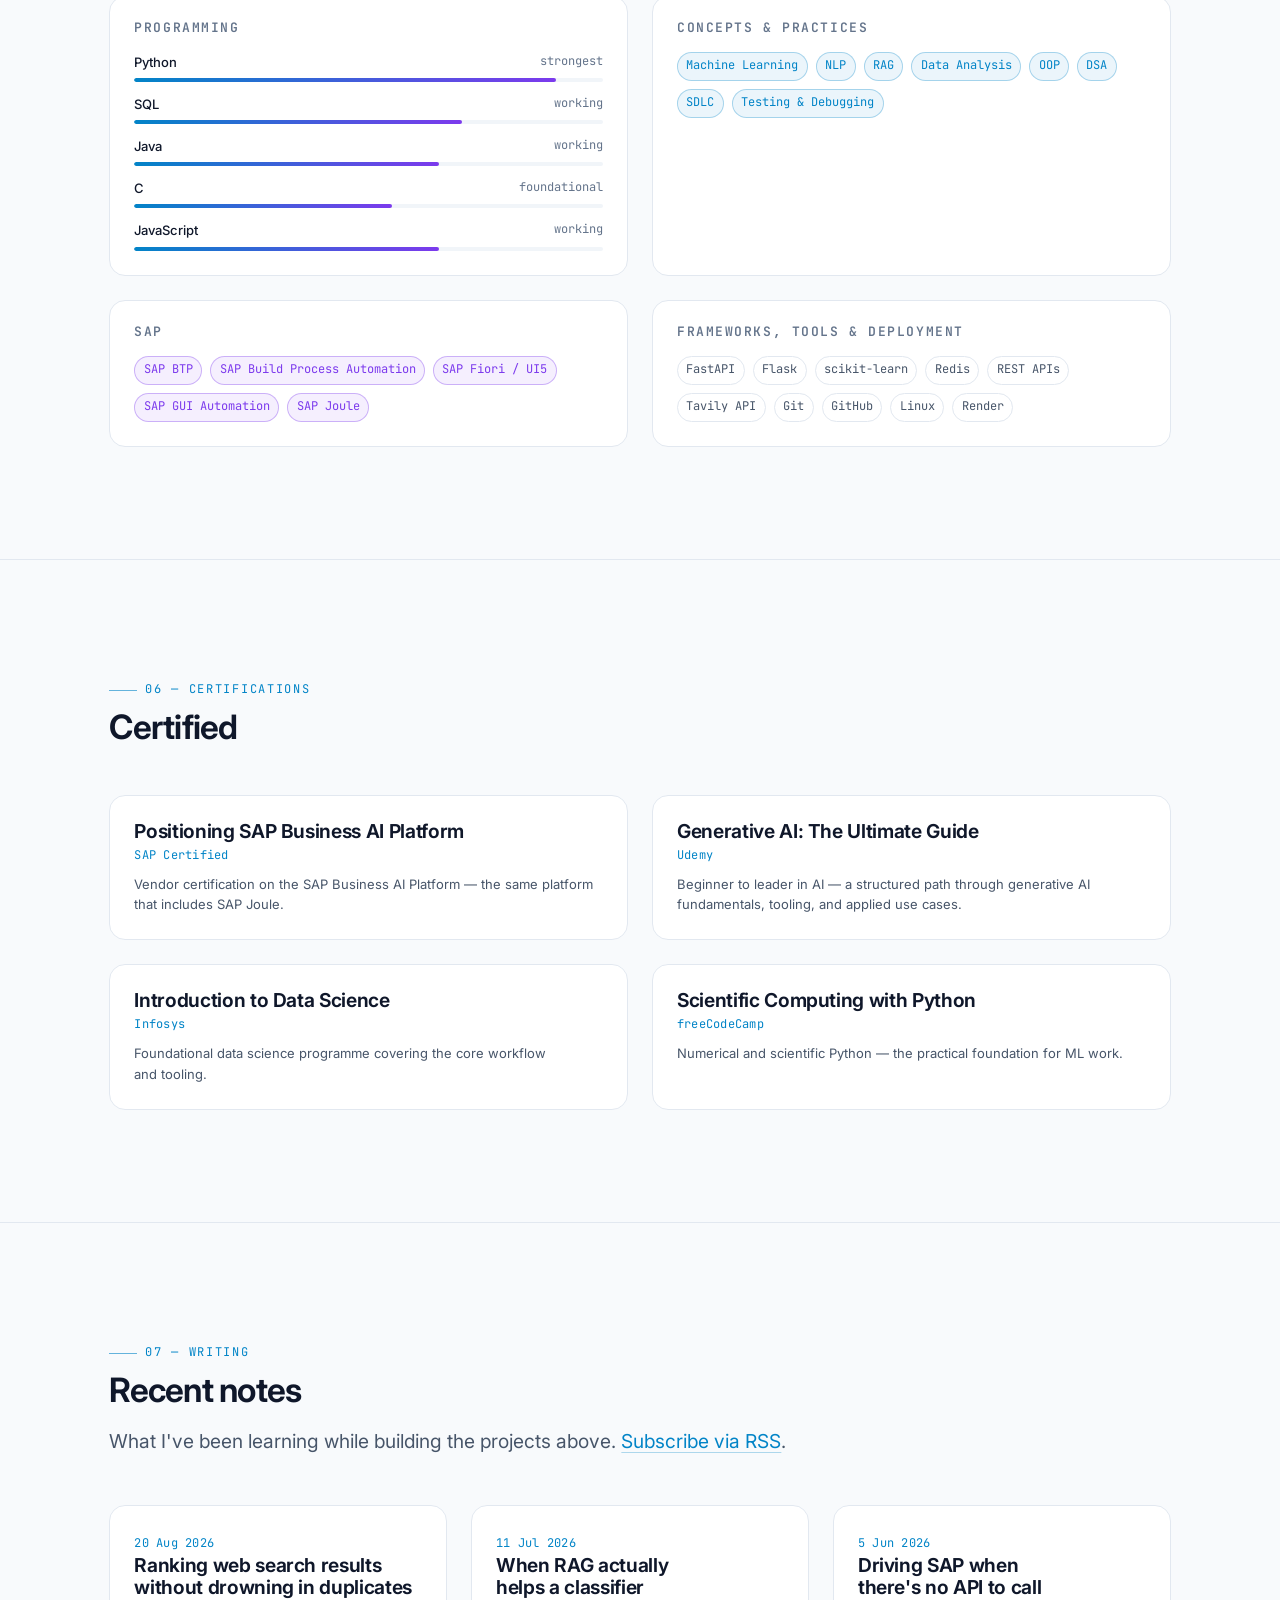
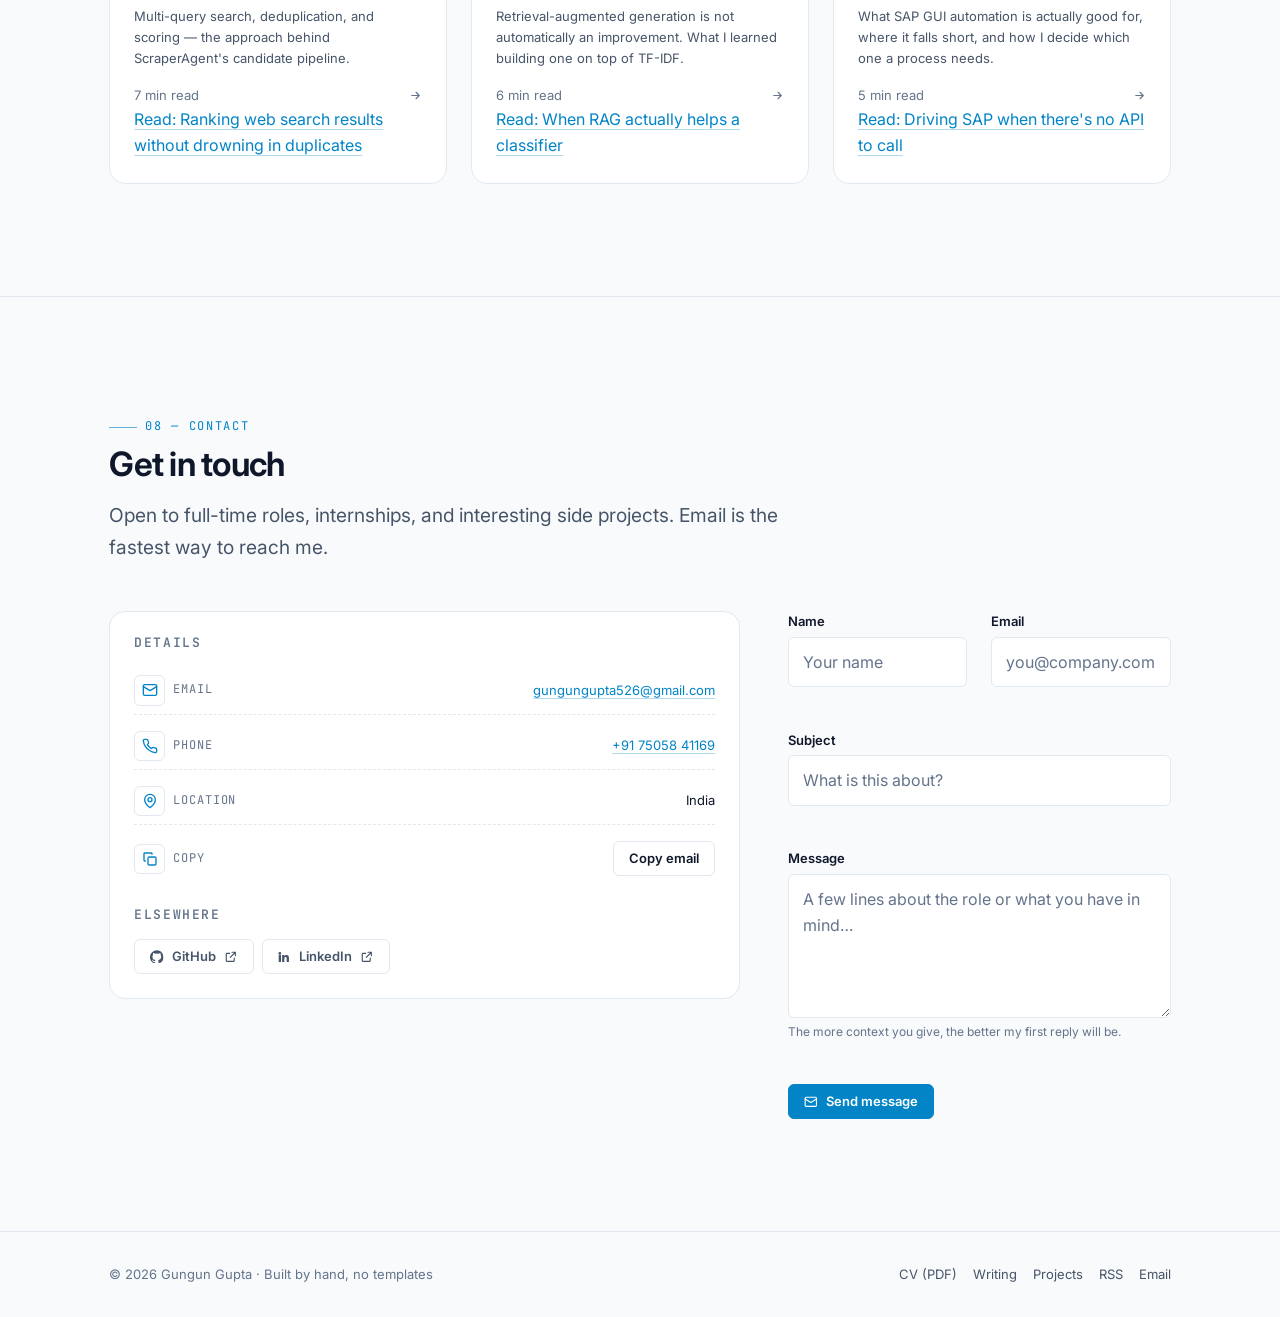
==== commit 7fe84483: "Show head and shoulders: circle -> 4:5 rounded rectangle A circle masks its bottom corners, which is" ====
--- a/index.html
+++ b/index.html
@@ -197,19 +197,20 @@
       <!-- ==============================================================
            ▼▼▼  YOUR PHOTO  ▼▼▼
 
-           Already done: assets/img/portrait.jpg is a 680x680 square,
-           cropped so the head fills ~70% of the circle.
-
-           To replace it: crop a SQUARE image (the hero shows it in a
-           circle, so a square is what you want) and save it over that
-           path. Around 680x680 is plenty — it displays at most 272px.
+           Already done: assets/img/portrait.jpg is a 708x885 (4:5) crop,
+           framed on the head with your neck and shoulders visible.
+
+           To replace it: crop to a 4:5 shape (portrait orientation) and
+           save it over that path. The hero shows it in a rounded rectangle,
+           so 4:5 is what fits without the browser re-cropping it. Around
+           710x890 is plenty — it displays at most 224px wide.
            Keep the file under ~150KB so the page stays fast.
 
            If the file is ever missing, the letter "G" shows instead of a
            broken-image icon — no code changes needed either way.
            ============================================================== -->
       <div class="hero__portrait" data-portrait>
-        <img src="assets/img/portrait.jpg" width="680" height="680"
+        <img src="assets/img/portrait.jpg" width="708" height="885"
              alt="Gungun Gupta" decoding="async">
         <span class="hero__portrait__initial" aria-hidden="true">G</span>
       </div>
--- a/assets/css/style.css
+++ b/assets/css/style.css
@@ -903,15 +903,23 @@
   }
 }
 
-/* Displayed size. clamp(min, preferred, max) — it shrinks on narrow phones and
-   grows on wide screens. Change 17rem if you want it bigger or smaller. */
+/* Displayed size. clamp(min, preferred, max). At 4:5 the height is 1.25x the
+   width, so 14rem wide renders 280px tall — about the same footprint as the
+   old 272px circle, so the hero layout doesn't shift.
+
+   --portrait-ring is the width of the gradient border. The photo and the
+   letter placeholder both sit inside it, so their radius is the outer radius
+   minus the ring. Change --portrait-radius to adjust the corner rounding. */
 .hero__portrait {
+  --portrait-radius: 1.75rem;
+  --portrait-ring: 3px;
+
   position: relative;
   justify-self: center;
-  width: clamp(11rem, 26vw, 17rem);
-  aspect-ratio: 1;
-  border-radius: 50%;
-  padding: 3px;
+  width: clamp(10rem, 21vw, 14rem);
+  aspect-ratio: 4 / 5;
+  border-radius: var(--portrait-radius);
+  padding: var(--portrait-ring);
   background: linear-gradient(140deg, var(--accent), var(--accent-2));
   box-shadow: var(--shadow-lg);
 }
@@ -921,24 +929,24 @@
   z-index: 1;
   width: 100%;
   height: 100%;
-  border-radius: 50%;
-  /* portrait.jpg is already a 680x680 square cropped to frame the head, so
-     cover + centre needs no offset. If you swap in a different photo, either
-     crop it to a square first (best), or bias it here — 0% = top, 50% = centre. */
+  border-radius: calc(var(--portrait-radius) - var(--portrait-ring));
+  /* portrait.jpg is already a 708x885 (4:5) crop framed on the head with the
+     shoulders visible, so cover + centre needs no offset. If you swap in a
+     different photo, crop it to 4:5 first (best), or bias it here. */
   object-fit: cover;
   object-position: 50% 50%;
   background: var(--surface);
 }
 
-/* Sits behind the photo, exactly inside the gradient ring. Visible only
+/* Sits behind the photo, exactly inside the gradient border. Visible only
    when assets/img/portrait.jpg is missing — main.js removes the <img> on
    load error so the letter shows through instead of a broken-image icon. */
 .hero__portrait__initial {
   position: absolute;
-  inset: 3px;
+  inset: var(--portrait-ring);
   display: grid;
   place-items: center;
-  border-radius: 50%;
+  border-radius: calc(var(--portrait-radius) - var(--portrait-ring));
   font-family: var(--font-mono);
   font-size: var(--text-3xl);
   font-weight: 700;
